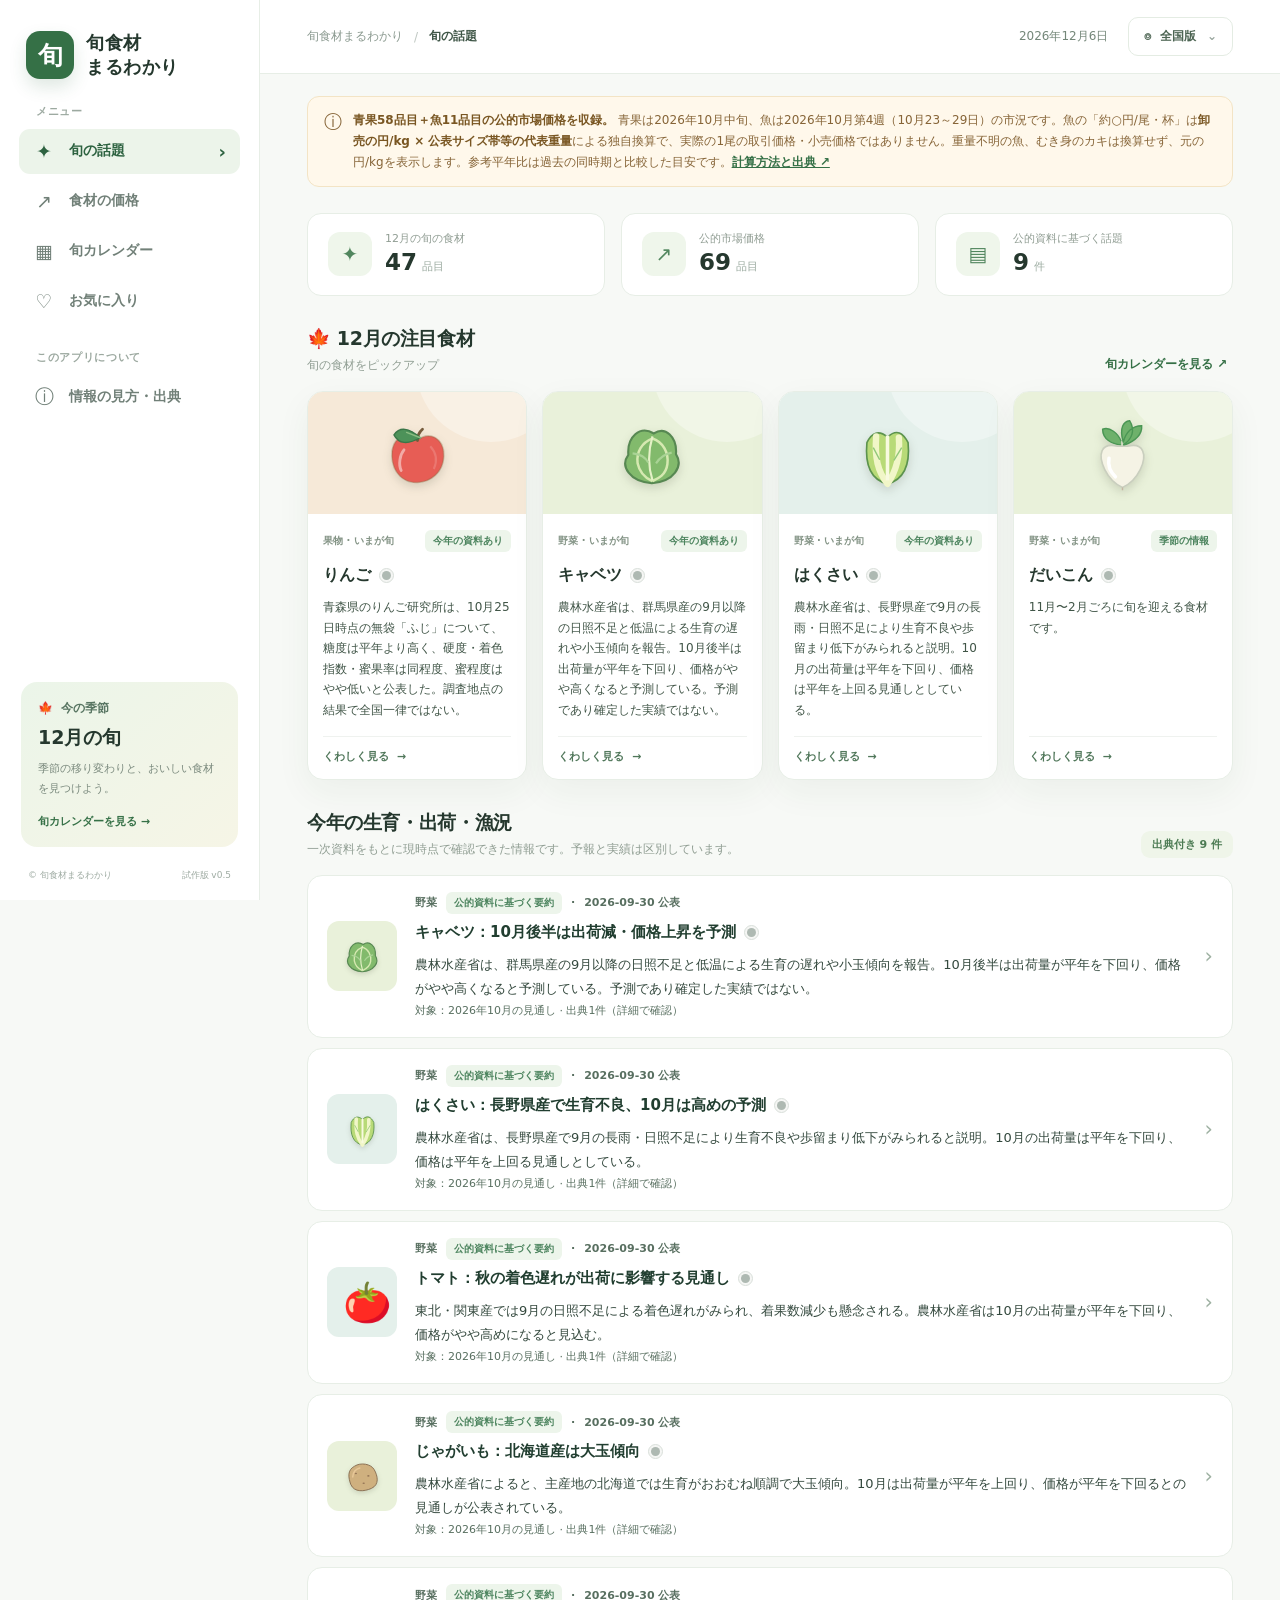
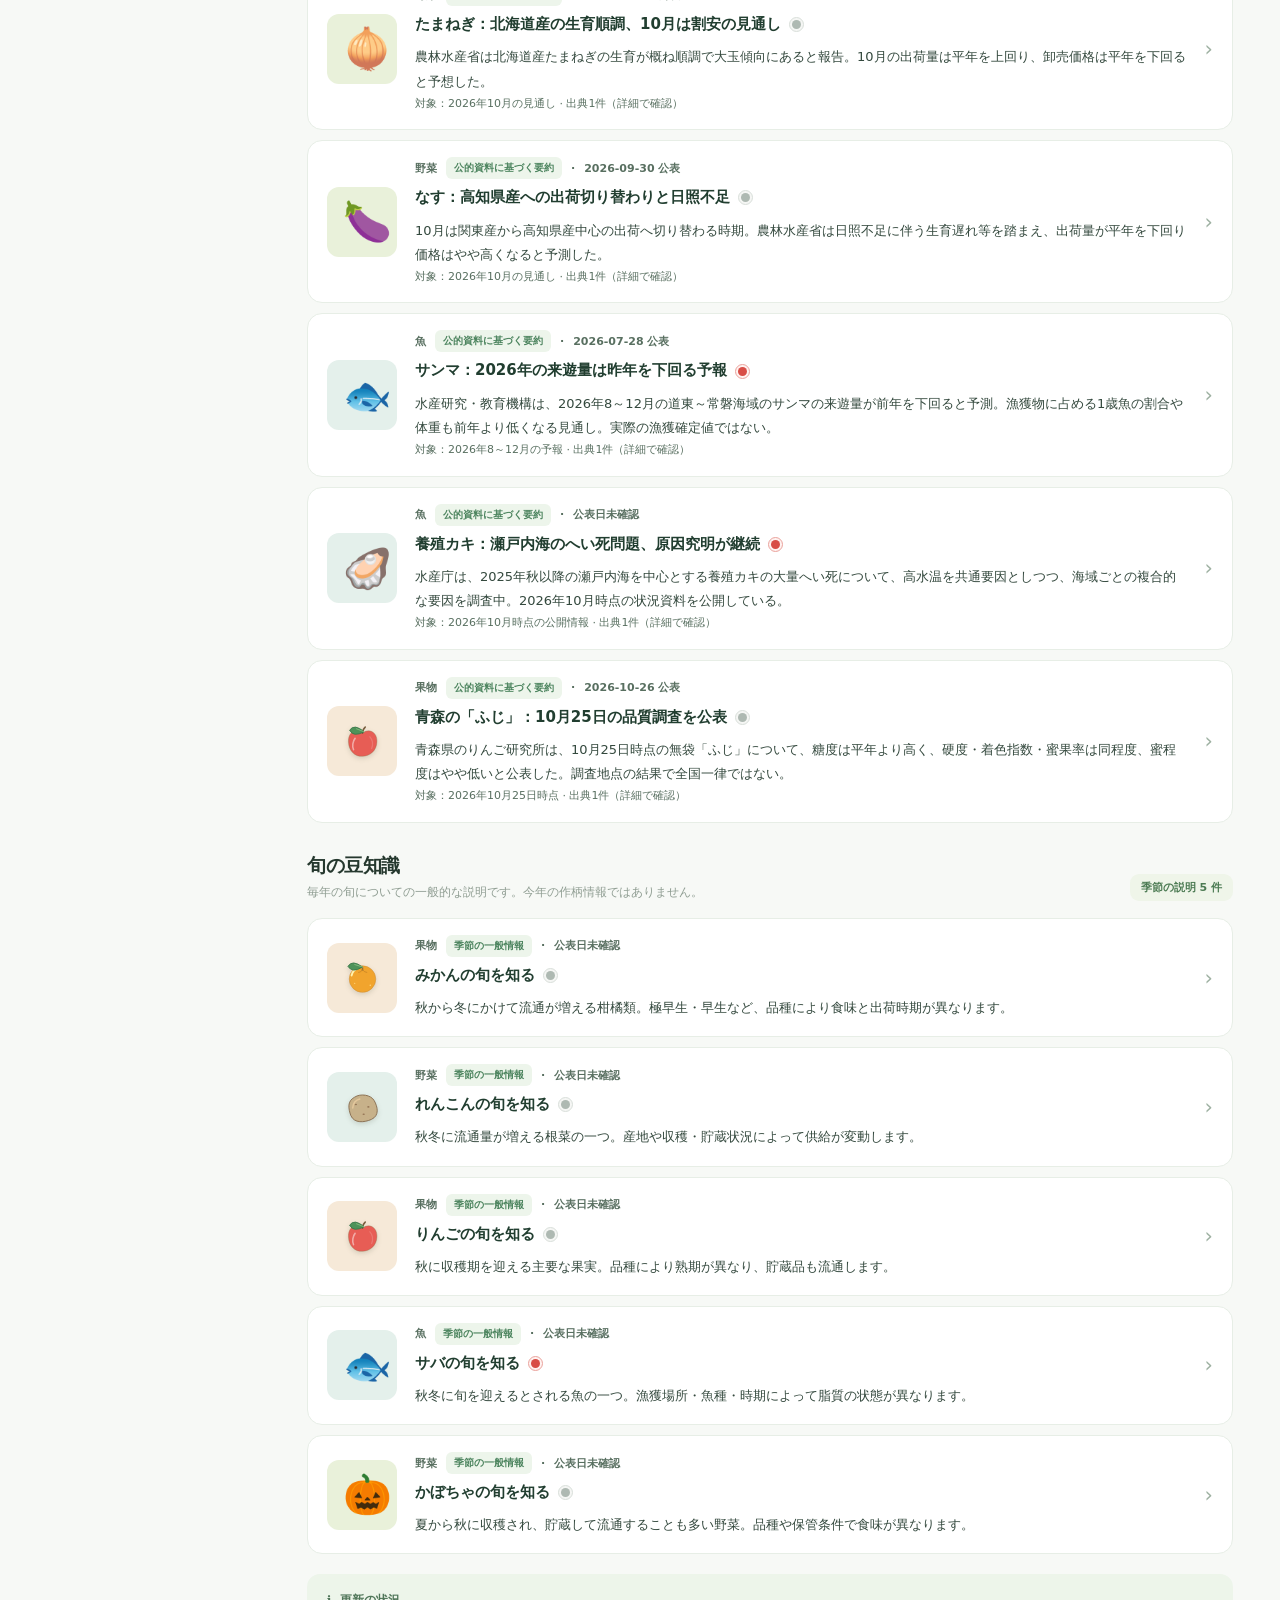
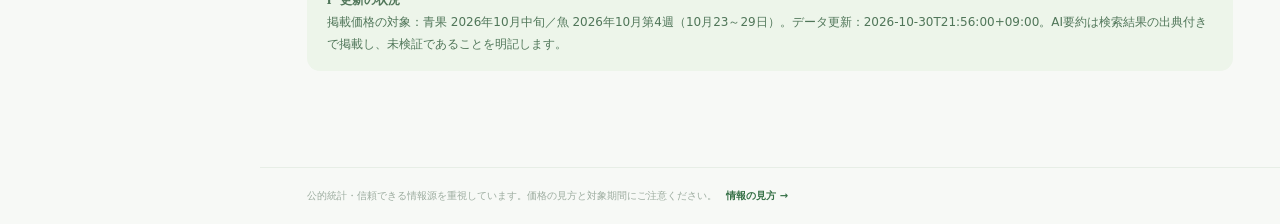
==== index.html @ f1a4c75f "Add files via upload" ====
<!doctype html><html lang="ja"><head><meta charset="UTF-8"><meta name="viewport" content="width=device-width,initial-scale=1,viewport-fit=cover"><meta name="theme-color" content="#f8faf5"><meta name="description" content="旬の野菜・果物・魚と卸売価格を、出典とともにわかりやすく。旬食材まるわかりの検証用プロトタイプ。"><title>旬食材まるわかり｜旬の話題と食材の価格</title><link rel="icon" href="favicon.svg" type="image/svg+xml"><link rel="stylesheet" href="styles.css"></head><body>
<div class="app-shell"><aside class="sidebar" id="sidebar"><button class="brand" data-page="topics" title="旬の話題へ"><span class="brand-mark">旬</span><span><strong>旬食材<br>まるわかり</strong></span></button>
 <div class="side-caption">メニュー</div><nav class="side-nav" aria-label="メインメニュー"><button class="nav-item active" data-page="topics"><span class="nav-icon">✦</span><span>旬の話題</span><i>›</i></button><button class="nav-item" data-page="prices"><span class="nav-icon">↗</span><span>食材の価格</span><i>›</i></button><button class="nav-item" data-page="calendar"><span class="nav-icon">▦</span><span>旬カレンダー</span><i>›</i></button><button class="nav-item" data-page="favorites"><span class="nav-icon">♡</span><span>お気に入り</span><i>›</i></button></nav>
 <div class="side-caption side-tools-title">このアプリについて</div><nav class="side-nav"><button class="nav-item" data-page="about"><span class="nav-icon">ⓘ</span><span>情報の見方・出典</span><i>›</i></button></nav>
 <div class="sidebar-bottom"><div class="season-note"><div class="season-note-top">🍁 &nbsp;今の季節</div><div class="season-note-month" id="asideMonth">10月の旬</div><p>季節の移り変わりと、おいしい食材を見つけよう。</p><button id="sideCalendar">旬カレンダーを見る →</button></div><div class="side-footer">© 旬食材まるわかり <span>試作版 v0.5</span></div></div></aside>
 <div class="main-column"><header class="topbar"><button class="mobile-menu" id="mobileMenu" aria-label="メニューを開く">☰</button><div class="breadcrumb"><span>旬食材まるわかり</span><span class="chevron">/</span><b id="breadcrumbPage">旬の話題</b></div><div class="top-actions"><span class="now-badge" id="todayLabel"></span><button class="region-select" id="regionBtn" aria-haspopup="true" aria-expanded="false">⌾ &nbsp;全国版 <span>⌄</span></button><div class="region-pop" id="regionPopover" hidden><button class="selected" data-region="national">✓ 全国版</button><button data-region="ehime">愛媛県版 <small>今後対応</small></button></div></div></header>
 <main class="content" id="content" tabindex="-1"><noscript>アプリの操作にはJavaScriptを有効にしてください。</noscript></main><footer class="site-footer">公的統計・信頼できる情報源を重視しています。価格の見方と対象期間にご注意ください。 <button data-page="about">情報の見方 →</button></footer></div></div>
 <div id="toast" class="toast" role="status" aria-live="polite"></div><div id="overlay" class="overlay" hidden><div class="overlay-backdrop" id="overlayBackdrop"></div><section class="detail-dialog" role="dialog" aria-modal="true" aria-labelledby="detailTitle" id="detailContent"></section></div>
 <script src="data.js"></script><script src="food-art.js"></script><script src="search.js"></script><script src="app.js"></script></body></html>
---- styles.css ----
:root{--canvas:#f7f9f6;--paper:#fff;--ink:#25382e;--text:#34483c;--muted:#87968b;--green:#357046;--green2:#2c5e3d;--mint:#eff6ed;--line:#e7eee6;--orange:#e7a848;--shadow:0 12px 35px rgba(35,70,44,.055);--radius:18px}*{box-sizing:border-box}html{scroll-behavior:smooth}body{margin:0;background:var(--canvas);color:var(--ink);font-family:'Noto Sans JP',system-ui,-apple-system,'Yu Gothic',sans-serif;font-size:14px;-webkit-font-smoothing:antialiased}button,input,select{font:inherit}button{cursor:pointer}button:focus-visible,input:focus-visible,select:focus-visible,a:focus-visible{outline:3px solid #92bcb2;outline-offset:3px}a{color:var(--green)}.app-shell{display:flex;min-height:100vh}.sidebar{flex:none;width:260px;background:#fff;position:sticky;top:0;height:100vh;border-right:1px solid var(--line);padding:28px 19px 18px;display:flex;flex-direction:column;z-index:11}.brand{border:0;display:flex;align-items:center;gap:12px;background:transparent;text-align:left;padding:3px 7px 37px;color:var(--ink)}.brand-mark{width:48px;height:48px;border-radius:14px;background:var(--green);color:#fff;display:grid;place-items:center;font-size:25px;font-weight:700;box-shadow:0 8px 17px #27653c26}.brand strong{display:block;font-size:18px;line-height:1.35;letter-spacing:.03em}.brand small{display:block;color:var(--muted);font-weight:500;font-size:10px;margin-top:5px}.side-caption{font-weight:700;font-size:11px;color:#9ca9a0;padding:0 17px;margin:0 0 10px;letter-spacing:.06em}.side-tools-title{margin-top:26px}.side-nav{display:grid;gap:5px}.nav-item{display:flex;align-items:center;text-align:left;gap:14px;width:100%;height:45px;padding:0 14px;border:0;border-radius:11px;background:transparent;color:#718078;font-weight:600}.nav-item.active{background:#ecf4ea;color:#2d6240}.nav-item:hover:not(.active){background:#f4f7f2;color:var(--ink)}.nav-icon{font-size:19px;width:22px;text-align:center;font-weight:400}.nav-item i{margin-left:auto;font-style:normal;font-size:18px;opacity:0}.nav-item.active i{opacity:1}.sidebar-bottom{margin-top:auto}.season-note{border-radius:16px;background:linear-gradient(140deg,#ebf5e9,#f6f5e6);padding:18px 17px;margin:10px 2px 22px}.season-note-top{font-size:12px;color:#587562;font-weight:700}.season-note-month{font-size:19px;font-weight:800;margin:8px 0}.season-note p{font-size:11px;color:#7b8a7e;line-height:1.8;margin:0 0 13px}.season-note button{background:none;border:0;color:var(--green);padding:0;font-size:11px;font-weight:800}.side-footer{display:flex;justify-content:space-between;font-size:9px;color:#9daaa1;padding:0 9px;white-space:nowrap}.main-column{min-width:0;flex:1;display:flex;flex-direction:column}.topbar{background:#fff;border-bottom:1px solid var(--line);height:74px;display:flex;align-items:center;justify-content:space-between;padding:0 47px;position:sticky;top:0;z-index:9}.breadcrumb{display:flex;gap:11px;align-items:center;font-size:12px;color:#8b9a90}.breadcrumb b{color:#3e5546;font-weight:700}.chevron{opacity:.55}.top-actions{display:flex;align-items:center;gap:20px;position:relative}.now-badge{color:#748779;font-size:12px}.region-select{border:1px solid #e4ece3;border-radius:10px;background:#fff;color:#4d6553;padding:10px 15px;font-weight:700;font-size:12px}.region-select span{margin-left:7px;color:#98a59d}.region-pop{position:absolute;right:0;top:47px;width:220px;background:white;border:1px solid var(--line);border-radius:12px;padding:7px;box-shadow:var(--shadow);z-index:20}.region-pop button{width:100%;border:0;background:none;text-align:left;padding:11px 10px;border-radius:7px;display:flex;justify-content:space-between}.region-pop button:hover{background:#eff5ed}.region-pop small{color:var(--muted)}.mobile-menu{display:none;border:0;background:none;color:var(--green);font-size:22px}.content{width:min(1230px,100%);padding:36px 47px 76px;margin:0 auto;flex:1}.page-intro{margin:0 0 23px}.eyebrow{display:inline-flex;gap:6px;align-items:center;color:#65836c;font-weight:800;font-size:12px;letter-spacing:.04em}.page-intro h1{font-size:30px;letter-spacing:-.035em;margin:5px 0 10px}.page-intro p{font-size:13px;color:#829085;margin:0;line-height:1.8}.hero{display:flex;min-height:239px;position:relative;border-radius:21px;overflow:hidden;background:linear-gradient(112deg,#307047 0%,#578d5d 55%,#91ac70 100%);margin-bottom:21px;color:white;padding:36px 37px}.hero:before,.hero:after{position:absolute;content:'';border:1px solid #ffffff2a;border-radius:50%;width:470px;height:470px;right:-70px;top:-190px}.hero:after{width:350px;height:350px;right:17px;top:-128px}.hero-label{display:inline-flex;border-radius:20px;border:1px solid #ffffff60;color:#edf7ef;padding:6px 12px;font-size:11px;font-weight:700;background:#ffffff13}.hero h2{font-size:29px;margin:14px 0 12px;line-height:1.43;letter-spacing:.01em;position:relative;z-index:1}.hero p{margin:0;color:#ecf6e9;font-size:12px;line-height:1.8;max-width:450px;position:relative;z-index:1}.hero-illustration{position:absolute;right:35px;bottom:-27px;font-size:120px;filter:drop-shadow(3px 14px 13px #1f4d2d35);transform:rotate(-9deg);letter-spacing:-14px;user-select:none}.notice{background:#fff8eb;border:1px solid #f3e4c5;border-radius:12px;padding:13px 16px;display:flex;gap:11px;align-items:flex-start;margin:0 0 26px;color:#866437;font-size:12px;line-height:1.75}.notice strong{color:#795622}.notice .notice-icon{font-size:18px;line-height:1.3}.notice a{font-weight:800}.section{margin-top:30px}.section-head{display:flex;align-items:end;justify-content:space-between;gap:10px;margin-bottom:17px}.section-head h2{margin:0;font-size:19px;font-weight:800;letter-spacing:-.02em}.section-head p{margin:5px 0 0;font-size:12px;color:#909e93}.text-link{border:0;background:transparent;color:var(--green);font-size:12px;font-weight:800;white-space:nowrap}.feature-grid{display:grid;grid-template-columns:repeat(4,minmax(0,1fr));gap:15px}.feature-card{position:relative;border:1px solid var(--line);background:white;border-radius:16px;overflow:hidden;text-align:left;padding:0;box-shadow:var(--shadow);transition:transform .16s,box-shadow .16s;min-width:0;color:inherit}.feature-card:hover,.food-row:hover,.topic-row:hover,.calendar-card:hover{transform:translateY(-2px);box-shadow:0 13px 28px #335b4318}.feature-visual{height:122px;display:grid;place-items:center;position:relative;overflow:hidden}.feature-visual .emoji{font-size:71px;filter:drop-shadow(0 8px 10px #00000017);position:relative;z-index:1}.feature-visual:before{content:'';position:absolute;width:150px;height:150px;border-radius:100%;background:#ffffff55;right:-40px;top:-100px}.tone-0{background:#f6e9d8}.tone-1{background:#f4eadb}.tone-2{background:#e9f1da}.tone-3{background:#e4f0eb}.tone-4{background:#f5e8e3}.tone-5{background:#ece8f1}.card-body{padding:15px}.card-line{display:flex;justify-content:space-between;gap:4px;align-items:center}.card-category{font-size:10px;color:#849486;font-weight:700}.badge{display:inline-block;padding:4px 8px;font-size:10px;font-weight:800;border-radius:6px;background:#edf5eb;color:#4c845e;white-space:nowrap}.badge.demo{background:#fff1dc;color:#ae7a34}.badge.low{background:#e6f5ea;color:#25804b}.badge.mid{background:#edf1f4;color:#6d7f8b}.badge.high{background:#fcece9;color:#bc6758}.feature-card h3{font-size:16px;margin:10px 0 6px}.feature-card p{color:#8b988f;line-height:1.65;font-size:11px;margin:0;min-height:35px}.card-foot{margin-top:14px;padding-top:12px;border-top:1px solid #eff2ef;color:#50775a;font-size:11px;font-weight:800}.stat-grid{display:grid;grid-template-columns:repeat(3,1fr);gap:16px}.stat-card{background:#fff;border:1px solid var(--line);border-radius:14px;padding:17px 20px;display:flex;align-items:center;gap:13px}.stat-symbol{width:44px;height:44px;background:#eff6eb;color:#51865e;border-radius:12px;display:grid;place-items:center;font-size:20px}.stat-card small{font-size:11px;color:#909d93;display:block;margin-bottom:2px}.stat-card strong{font-size:23px;line-height:1.3}.stat-card em{font-size:11px;color:#9aaa9f;font-style:normal;margin-left:5px}.topic-list{display:grid;gap:10px}.topic-row{display:flex;align-items:center;gap:18px;width:100%;padding:16px 19px;background:#fff;border:1px solid var(--line);border-radius:15px;text-align:left;color:inherit;transition:.16s}.topic-thumb{border-radius:12px;flex:none;width:70px;height:70px;display:grid;place-items:center;font-size:39px}.topic-body{flex:1;min-width:0}.topic-meta{display:flex;align-items:center;gap:9px;color:#849489;font-size:10px;font-weight:700}.topic-body h3{font-size:15px;margin:5px 0 6px;font-weight:800}.topic-body p{font-size:11px;color:#859287;line-height:1.7;margin:0;display:-webkit-box;-webkit-line-clamp:2;-webkit-box-orient:vertical;overflow:hidden}.row-arrow{font-size:21px;color:#9eb1a2}.toolbar{display:flex;gap:11px;margin-bottom:17px;flex-wrap:wrap}.search-box{height:46px;border:1px solid #e0ebe1;border-radius:10px;background:#fff;display:flex;align-items:center;gap:11px;padding:0 15px;flex:1;min-width:180px;color:#92a196}.search-box input{border:0;outline:0;min-width:0;width:100%;background:transparent;color:var(--text);font-size:12px}.select{border:1px solid #e0ebe1;background:#fff;border-radius:10px;padding:0 14px;height:46px;color:#57715e;font-size:12px;font-weight:700;min-width:125px}.chip-row{display:flex;gap:7px;align-items:center;flex-wrap:wrap;margin:0 0 19px}.chip{border:1px solid #e3eae3;background:#fff;color:#748478;border-radius:30px;padding:8px 14px;font-weight:700;font-size:12px}.chip.active{background:var(--green);border-color:var(--green);color:#fff}.chip:hover:not(.active){background:#f1f5ef}.results-count{margin-left:auto;font-size:12px;color:#91a096}.price-table{width:100%;background:#fff;border:1px solid var(--line);border-radius:15px;overflow:hidden;box-shadow:var(--shadow)}.table-head,.food-row{display:grid;grid-template-columns:2.1fr 1.2fr 1.05fr 1.08fr 1.05fr 34px;gap:10px;align-items:center;padding:14px 19px}.table-head{background:#f2f6ef;color:#839185;font-weight:700;font-size:11px;letter-spacing:.02em}.food-row{border:0;border-top:1px solid #f0f3ef;background:#fff;width:100%;text-align:left;color:inherit;transition:.16s;cursor:pointer}.food-row .food-label{display:flex;align-items:center;gap:12px;min-width:0}.row-food-emoji{height:39px;width:43px;display:grid;place-items:center;font-size:26px;border-radius:10px}.food-label strong{display:block;font-weight:800;font-size:13px}.food-label small{display:block;font-size:10px;color:#98a59b;margin-top:4px}.number{font-size:15px;font-weight:800}.number small{font-size:10px;font-weight:600;color:#99a49c}.ratio-up{color:#bc6655}.ratio-down{color:#2d9460}.muted{color:#87978b}.fav-button{border:0;background:none;font-size:21px;color:#b2c2b7;padding:0;position:relative;z-index:1}.fav-button.on{color:#d09a49}.empty{background:#fff;border-radius:15px;border:1px dashed #cedbce;padding:44px 22px;text-align:center;color:#8b998f}.empty strong{display:block;color:#5a6d5d;margin:8px 0}.empty span{display:block;font-size:13px}.mini-insight{padding:16px 20px;background:#edf5ea;border-radius:13px;margin:20px 0;color:#507659;font-size:12px;line-height:1.8}.month-control{display:flex;align-items:center;justify-content:space-between;background:#fff;border:1px solid var(--line);border-radius:14px;padding:15px 20px;margin-bottom:19px}.month-control button{border:0;background:#edf4ec;border-radius:8px;padding:7px 15px;color:var(--green);font-size:19px}.month-control strong{font-size:20px}.calendar-grid{display:grid;grid-template-columns:repeat(6,minmax(0,1fr));gap:13px}.calendar-card{padding:17px 8px 15px;border:1px solid var(--line);background:white;border-radius:14px;min-height:137px;text-align:center;transition:.16s;color:inherit}.calendar-card .cal-emoji{display:block;font-size:36px;margin:3px 0 10px}.calendar-card strong{display:block;font-size:12px}.calendar-card small{font-size:10px;color:#98a69b;display:block;margin-top:5px}.info-card{background:#fff;border:1px solid var(--line);border-radius:16px;padding:24px 26px;margin:0 0 16px;line-height:1.9;color:#53675a}.info-card h2{margin:0 0 13px;color:var(--ink);font-size:17px}.info-card h3{color:var(--ink);font-size:13px;margin:13px 0 5px}.info-card p{font-size:12px;margin:6px 0}.info-card ul{margin:5px 0;padding-left:20px;font-size:12px}.source-item{display:flex;justify-content:space-between;gap:15px;padding:13px 0;border-bottom:1px solid #eef2ee;align-items:center;font-size:12px}.source-item:last-child{border-bottom:0}.source-item a{font-weight:800;text-decoration:none}.status-pill{border-radius:6px;padding:4px 9px;background:#fff6e7;color:#ae7933;font-size:10px;font-weight:800;white-space:nowrap}.status-pill.ok{background:#eaf5e9;color:#2e8050}.site-footer{padding:20px 47px;border-top:1px solid var(--line);font-size:10px;color:#9cac9f}.site-footer button{border:0;background:transparent;color:var(--green);font-size:10px;font-weight:700}.overlay[hidden],.region-pop[hidden]{display:none}.overlay{position:fixed;inset:0;z-index:30;display:flex;justify-content:flex-end}.overlay-backdrop{position:absolute;inset:0;background:#15271db2;backdrop-filter:blur(2px)}.detail-dialog{position:relative;background:#fdfefd;height:100%;width:min(565px,100%);overflow-y:auto;box-shadow:-10px 0 45px #13281b21}.detail-top{height:210px;position:relative;display:grid;place-items:center}.detail-top .big-emoji{font-size:115px;filter:drop-shadow(0 11px 15px #00000021)}.detail-close{position:absolute;right:20px;top:20px;width:38px;height:38px;border-radius:50%;border:1px solid #e1e9de;background:#ffffffd9;color:var(--green);font-size:22px;z-index:1}.detail-inner{padding:25px 32px 55px}.detail-title-line{display:flex;justify-content:space-between;gap:10px;align-items:center}.detail-inner h2{margin:7px 0 4px;font-size:29px}.detail-inner h3{font-size:17px;margin:30px 0 12px}.detail-sub{font-size:12px;color:#879a89;line-height:1.7}.detail-summary{font-size:13px;color:#53675b;line-height:2}.detail-stats{display:grid;grid-template-columns:repeat(2,1fr);gap:10px;margin:22px 0}.detail-stat{border:1px solid #e7eee5;background:#fff;border-radius:11px;padding:15px}.detail-stat small{display:block;color:#8b9e90;font-size:10px;margin-bottom:6px}.detail-stat strong{font-size:21px}.detail-stat em{font-style:normal;font-size:10px;color:#9cad9e}.chart-wrap{background:#fff;border:1px solid #e9eee7;border-radius:13px;padding:17px 17px 5px}.chart-head{display:flex;justify-content:space-between;font-size:11px;color:#8b9b8e}.chart-head b{color:#455f4c}.chart-svg{width:100%;height:160px}.source-links{border-top:1px solid var(--line);margin-top:20px;padding-top:15px;display:grid;gap:9px;font-size:12px}.source-links a{display:block;text-decoration:none}.fav-detail{border:1px solid #d7e7d7;background:#fff;border-radius:10px;padding:10px 13px;color:var(--green);font-weight:800;font-size:12px}.toast{position:fixed;left:50%;bottom:28px;transform:translate(-50%,12px);z-index:50;opacity:0;pointer-events:none;transition:.25s;background:#2b5137;color:white;border-radius:50px;padding:11px 18px;font-size:12px;box-shadow:0 10px 28px #17352133;text-align:center}.toast.show{opacity:1;transform:translate(-50%,0)}.small-note{font-size:11px;color:#849687;line-height:1.8}.loading-box{text-align:center;padding:45px;color:#607866}.highlight-tag{display:inline-flex;align-items:center;background:#eff5e9;padding:6px 11px;border-radius:9px;font-size:11px;color:#4c7b53;font-weight:800}.secondary-button{padding:10px 15px;border:1px solid #cfe0cf;border-radius:9px;color:#3b7149;background:white;font-size:12px;font-weight:800}.mobile-shade{display:none}
@media(max-width:1190px){.sidebar{width:225px}.content{padding:30px 27px 65px}.topbar{padding:0 27px}.site-footer{padding:18px 27px}.feature-grid{gap:10px}.calendar-grid{grid-template-columns:repeat(5,1fr)}}@media(max-width:920px){.sidebar{width:208px;padding:23px 12px}.feature-grid{grid-template-columns:repeat(2,1fr)}.calendar-grid{grid-template-columns:repeat(4,1fr)}.stat-card{padding:13px}.stat-symbol{width:36px;height:36px}.table-head,.food-row{grid-template-columns:1.6fr 1fr 1fr 1fr 33px}.table-head>:nth-child(4),.food-row>:nth-child(4){display:none}}@media(max-width:720px){.sidebar{position:fixed;left:0;top:0;height:100dvh;width:260px;transform:translateX(-105%);transition:transform .22s;box-shadow:10px 0 35px #172e231a}.sidebar.open{transform:translateX(0)}.mobile-shade.show{display:block;position:fixed;inset:0;background:#1a2d2288;z-index:10}.mobile-menu{display:block}.topbar{height:62px;padding:0 16px;gap:12px}.breadcrumb{margin-right:auto;font-size:11px;gap:6px}.breadcrumb>span:first-child{display:none}.breadcrumb>.chevron{display:none}.top-actions{gap:8px}.now-badge{display:none}.region-select{padding:9px 11px;font-size:11px}.content{padding:22px 16px 58px}.page-intro h1{font-size:24px}.hero{min-height:218px;padding:26px 21px}.hero h2{font-size:23px}.hero p{max-width:66%;font-size:11px}.hero-illustration{right:9px;bottom:6px;font-size:83px;letter-spacing:-12px}.feature-grid{gap:11px}.feature-visual{height:110px}.feature-visual .emoji{font-size:58px}.stat-grid{gap:7px}.stat-card{gap:8px;padding:12px 9px}.stat-symbol{display:none}.stat-card strong{font-size:20px}.stat-card em{display:none}.stat-card small{font-size:9px}.section-head h2{font-size:17px}.topic-row{padding:12px;gap:11px}.topic-thumb{width:57px;height:60px;font-size:32px}.topic-body h3{font-size:13px}.topic-body p{font-size:10px}.table-head,.food-row{padding:12px 10px;grid-template-columns:1.3fr 1fr .9fr 26px;gap:4px}.table-head>:nth-child(4),.food-row>:nth-child(4),.table-head>:nth-child(5),.food-row>:nth-child(5){display:none}.row-food-emoji{width:33px;height:34px;font-size:23px}.food-row .food-label{gap:5px}.food-label strong{font-size:11px}.number{font-size:12px}.number small{font-size:9px}.badge{font-size:9px;padding:4px 6px}.calendar-grid{grid-template-columns:repeat(3,1fr);gap:9px}.calendar-card{min-height:114px;padding:10px 7px}.calendar-card .cal-emoji{font-size:29px}.info-card{padding:18px 16px}.detail-inner{padding:22px 19px 44px}.detail-top{height:180px}.detail-inner h2{font-size:25px}.source-item{align-items:flex-start;flex-direction:column}.site-footer{padding:16px}.results-count{margin-left:0;width:100%}.toolbar .search-box{flex-basis:100%}}

/* v0.2 : compact homepage, clean brand, illustrated food diversity */
.brand{padding-bottom:24px}
.content{padding-top:22px}
.section:first-child{margin-top:6px}
.stat-grid{margin-top:0}
.feature-visual .emoji,.topic-thumb,.row-food-emoji,.cal-emoji,.big-emoji{line-height:1}
.food-art,.food-emoji{display:inline-grid;place-items:center;width:1em;height:1em;vertical-align:middle;line-height:1}
.food-art svg{display:block;width:100%;height:100%;overflow:visible;filter:drop-shadow(0 .065em .07em rgba(51,58,34,.16))}
/* Avoid double shadows in image slots. */
.feature-visual .emoji,.detail-top .big-emoji{filter:none}
@media(max-width:720px){.content{padding-top:15px}.brand{padding-bottom:20px}}

/* v0.4: increased contrast for story readability and compact price condition markers */
.topic-body h3{font-size:15px;color:#213e30;line-height:1.55}
.topic-body p{font-size:13px;color:#34493e;line-height:1.85;-webkit-line-clamp:3}
.topic-body .small-note,.topic-body .topic-meta{color:#586f60;font-size:11px}
.feature-card p{color:#405547;font-size:12px;line-height:1.72}
.detail-summary{font-size:14px;color:#2d4636;line-height:1.95}
.topic-title-line,.food-name-line{display:flex;align-items:center;flex-wrap:wrap;column-gap:8px;row-gap:5px}
.topic-title-line h3,.food-name-line h3{margin:0}
.topic-title-line{margin:7px 0 9px}
.food-name-line{margin:9px 0 6px}
.food-name-line h3{margin:0}
/* Color-only price state: accessible label and tooltip retained. */
.price-indicator{vertical-align:middle;flex-shrink:0;display:inline-flex;align-items:center;justify-content:center;width:15px;height:15px;padding:0;border-radius:50%;background:transparent;border:1px solid #d9e0da;font-size:0;line-height:0}
.price-indicator i{display:block;width:9px;height:9px;border-radius:50%;background:#aeb9b2}
.price-indicator.low{background:#eff7ff;border-color:#84b8e9}
.price-indicator.low i{background:#2584d2}
.price-indicator.mid{background:#effaf2;border-color:#8acbac}
.price-indicator.mid i{background:#27985b}
.price-indicator.high{background:#fff2f0;border-color:#eaa39d}
.price-indicator.high i{background:#d84d46}
.price-indicator.demo{background:#f5f6f4;border-color:#d9dfda}
.badge.low{background:#eaf4ff;color:#1b5f9a}
.badge.mid{background:#edf8ee;color:#266941}
.badge.high{background:#fff0ed;color:#a63832}
.feature-card .price-indicator{font-size:9px}
.calendar-card .price-indicator{margin-top:5px;font-size:9px}
.food-label .price-indicator{font-size:9px;padding:3px 5px}
.topic-row .price-indicator{flex-shrink:0}
.chart-wrap{margin:14px 0}
.chart-head{align-items:center;gap:8px;flex-wrap:wrap}
.chart-head b{font-size:12px}
.chart-head span{color:#526859}
.chart-svg{height:185px}
.legend-note{background:#eff5f0;border:1px solid #d6e6d8;border-radius:12px;padding:12px 15px;font-size:12px;color:#3b5846;line-height:1.9;margin:15px 0}
.legend-row{display:flex;gap:9px;align-items:center;flex-wrap:wrap}
@media(max-width:720px){.topic-body p{font-size:12px;line-height:1.8;-webkit-line-clamp:4}.topic-body h3{font-size:14px}.topic-title-line{align-items:flex-start}.topic-row .price-indicator{font-size:9px}.food-label .food-name-line{gap:3px}}
.comparison-grid{display:grid;grid-template-columns:repeat(5,minmax(0,1fr));gap:7px;margin:13px 0}
.comparison-grid a{display:flex;flex-direction:column;text-decoration:none;border:1px solid #dde9df;padding:9px 6px;border-radius:9px;background:#f8fbf8;min-width:0;gap:5px;align-items:center}
.comparison-grid a:hover{background:#eaf6ec}
.comparison-grid small{font-size:10px;color:#568062;white-space:nowrap}
.comparison-grid strong{font-size:12px;color:#263e2c;white-space:nowrap}
@media(max-width:720px){
 .table-head,.food-row{grid-template-columns:minmax(0,1.8fr) minmax(0,.86fr) minmax(0,.85fr) 25px;gap:5px}
 .table-head>:nth-child(3),.food-row>:nth-child(3),.table-head>:nth-child(5),.food-row>:nth-child(5){display:none}
 .table-head>:nth-child(4),.food-row>:nth-child(4){display:block}
 .food-row>:nth-child(4) small{display:block;font-size:9px;font-weight:500;color:#63856d}
 .food-row .food-name-line .price-indicator{font-size:8px}
 .comparison-grid{grid-template-columns:repeat(3,minmax(0,1fr))}
}

/* v0.6: fixed card alignment independent of title/summary lengths. */
.feature-grid{align-items:stretch}
.feature-card{display:flex;flex-direction:column;align-self:stretch;height:100%;}
.feature-visual{height:122px;min-height:122px;flex:0 0 122px;width:100%;}
.card-body{display:flex;flex-direction:column;flex:1 1 auto;min-height:0;}
.card-line{min-height:25px;}
.feature-card .food-name-line{min-height:28px;margin:8px 0 7px;}
.feature-card p{margin:0;flex:1 1 auto;min-height:0;}
.feature-card .card-foot{margin-top:15px;}
.food-row .number .kg-fallback{display:block;font-size:10px;font-weight:500;color:#657d6b;line-height:1.5;white-space:normal}
.food-row .number .weight-missing{color:#7d8d82;font-size:12px}
.fish-weight-panel{margin:15px 0 9px;padding:15px;border:1px solid #d9e8dc;background:#f5faf5;border-radius:12px;font-size:12px;color:#405d49;line-height:1.75}
.fish-weight-panel>strong{display:block;color:#274d35;margin-bottom:6px}
.fish-weight-panel p{margin:6px 0;font-size:11px}
.weight-controls{display:flex;align-items:center;flex-wrap:wrap;gap:9px;margin:11px 0}
.weight-controls label{font-weight:700}
.weight-controls input{width:104px;height:35px;border:1px solid #c9decf;background:white;border-radius:7px;padding:5px 8px;font:inherit}
.weight-controls button{padding:8px 11px;border-radius:8px;border:0;background:#387749;color:white;font-weight:700;font-size:11px}
@media(max-width:720px){.feature-visual{height:110px;min-height:110px;flex-basis:110px}.feature-card .card-body{padding:12px}.card-line{align-items:flex-start}.food-row .number .kg-fallback{font-size:9px}.weight-controls label{width:100%}}
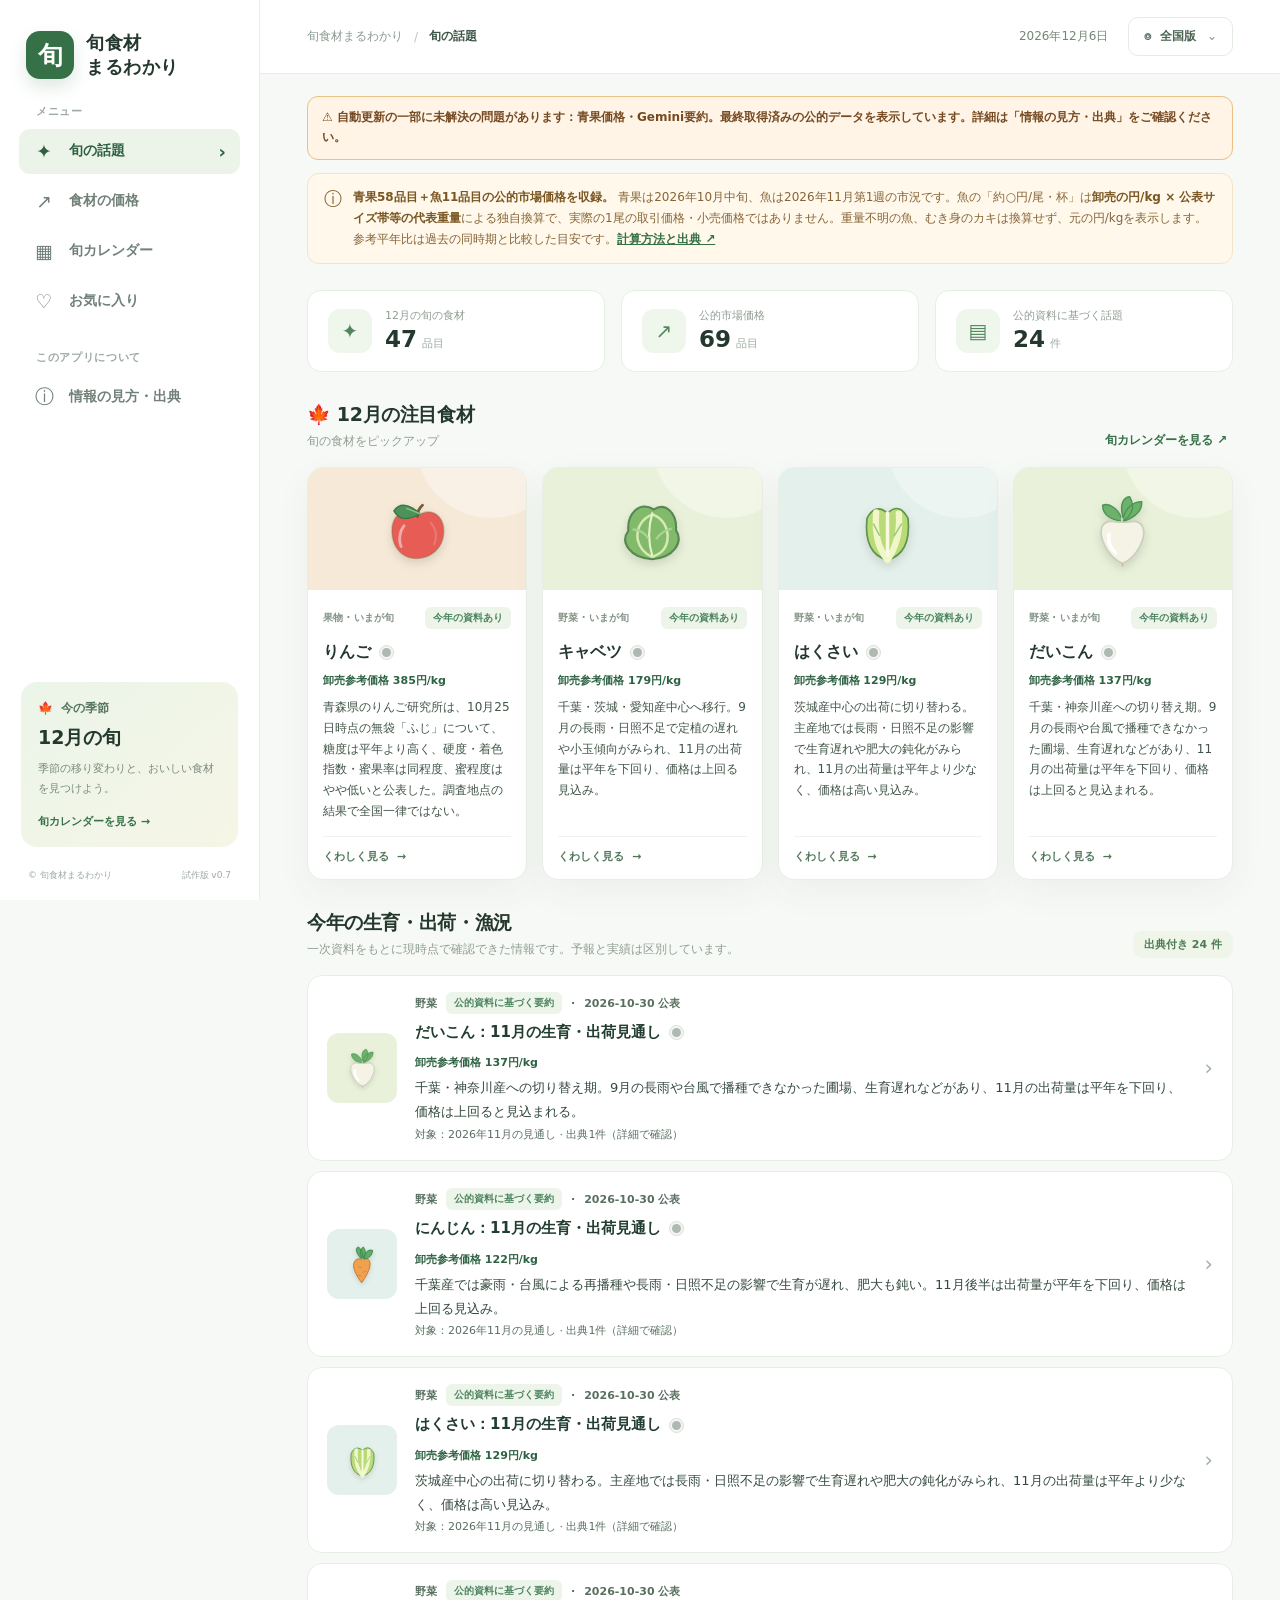
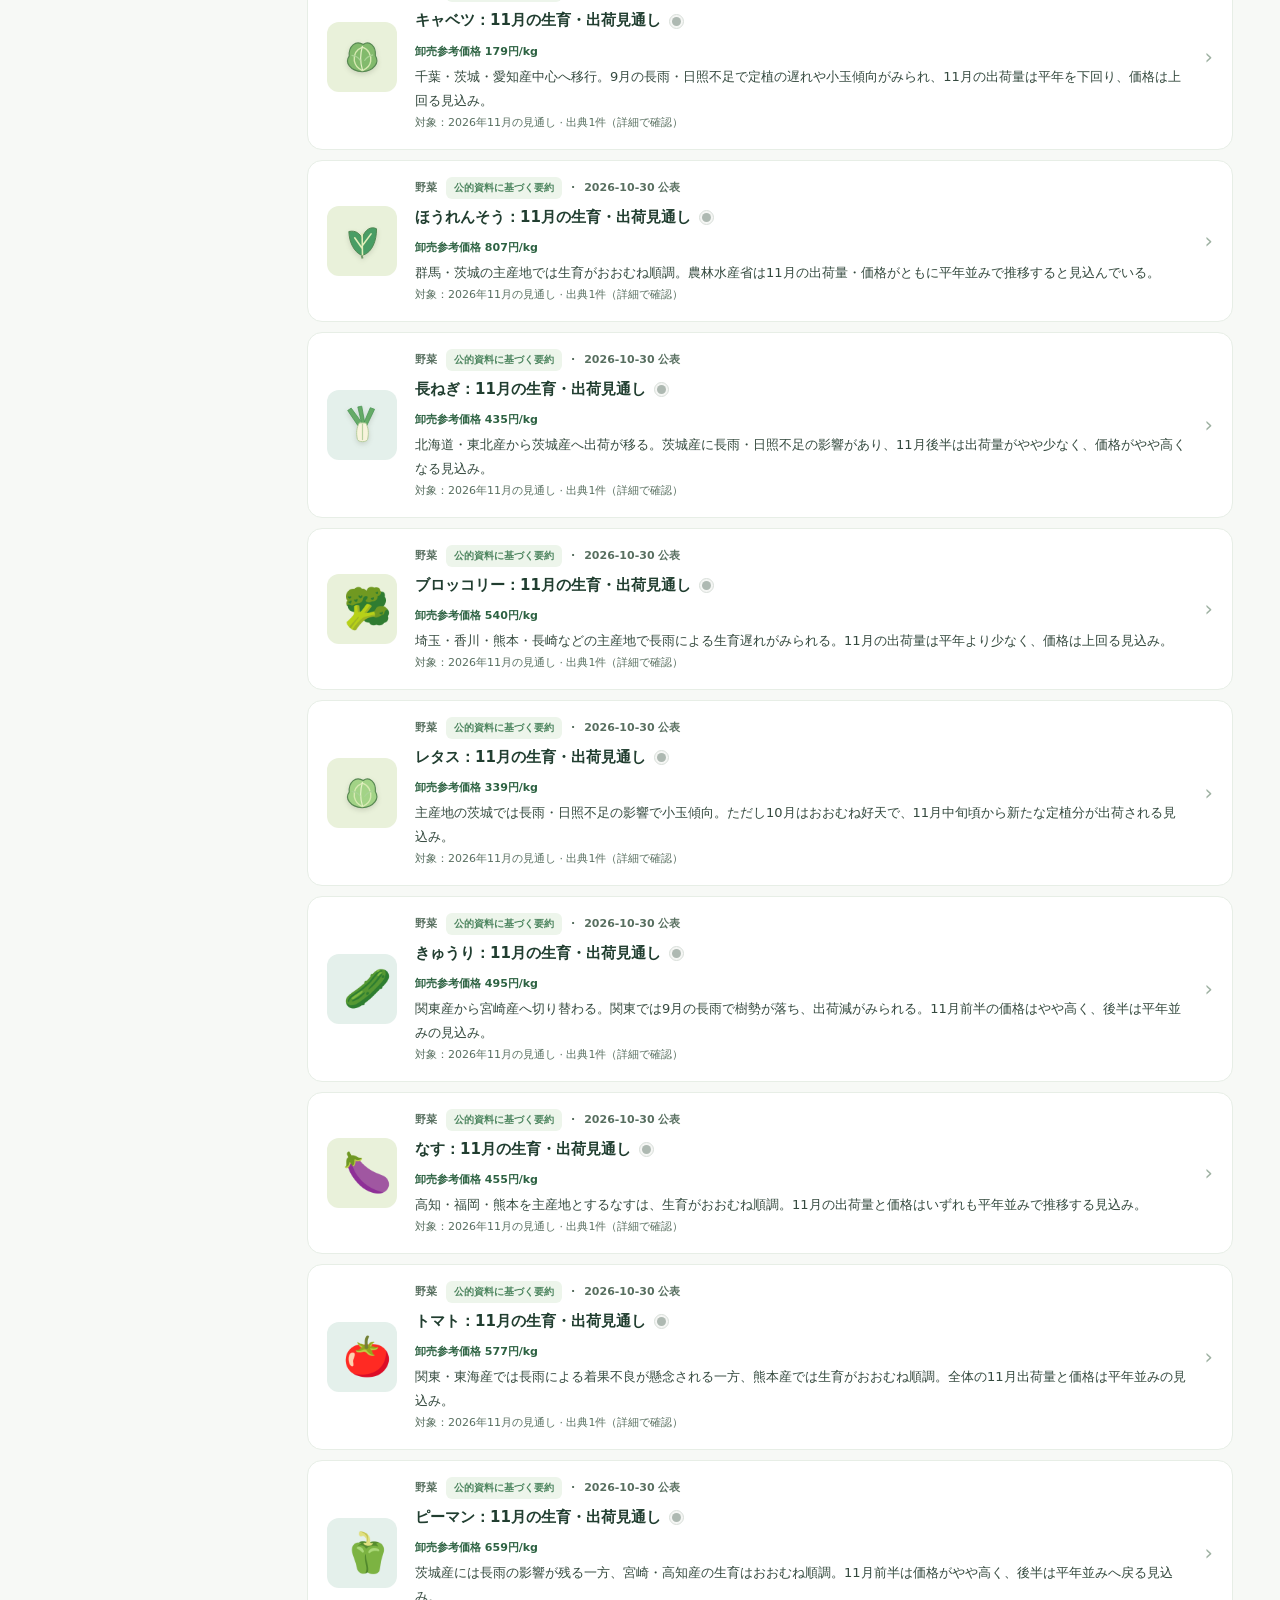
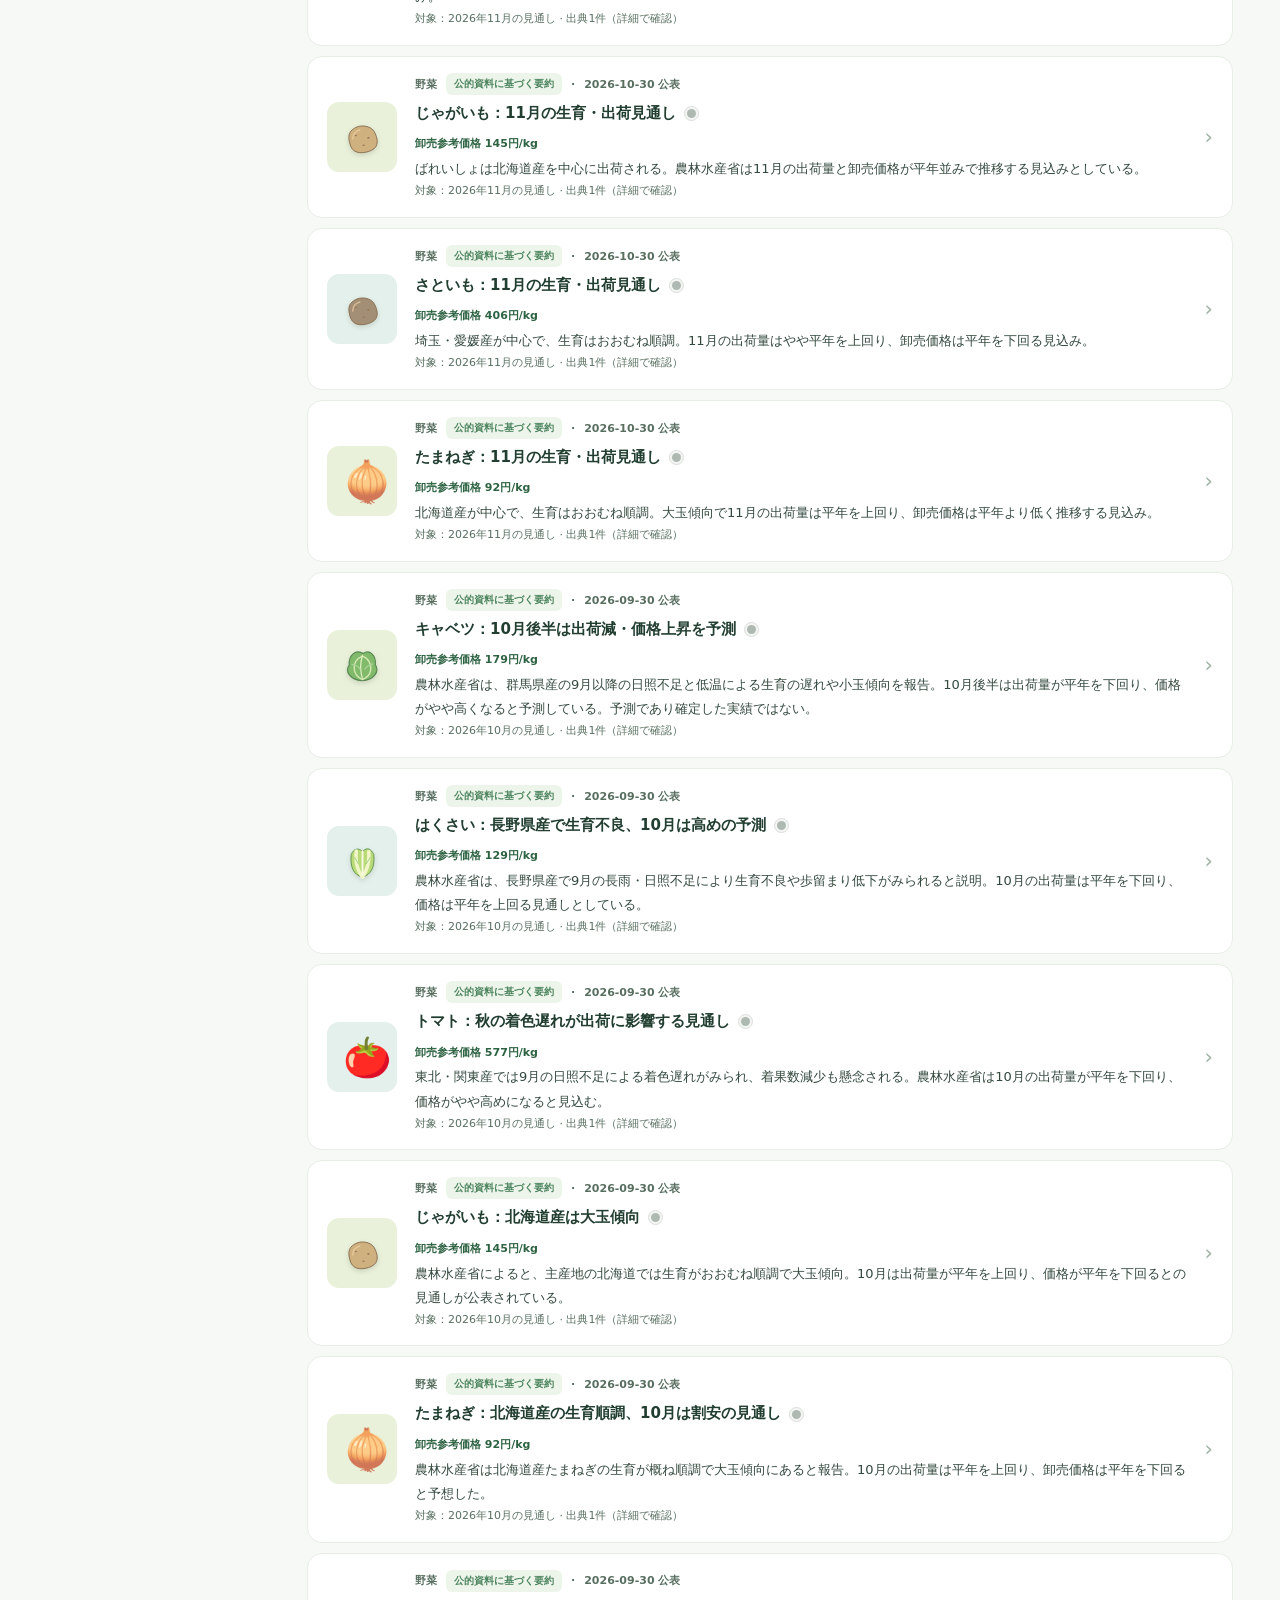
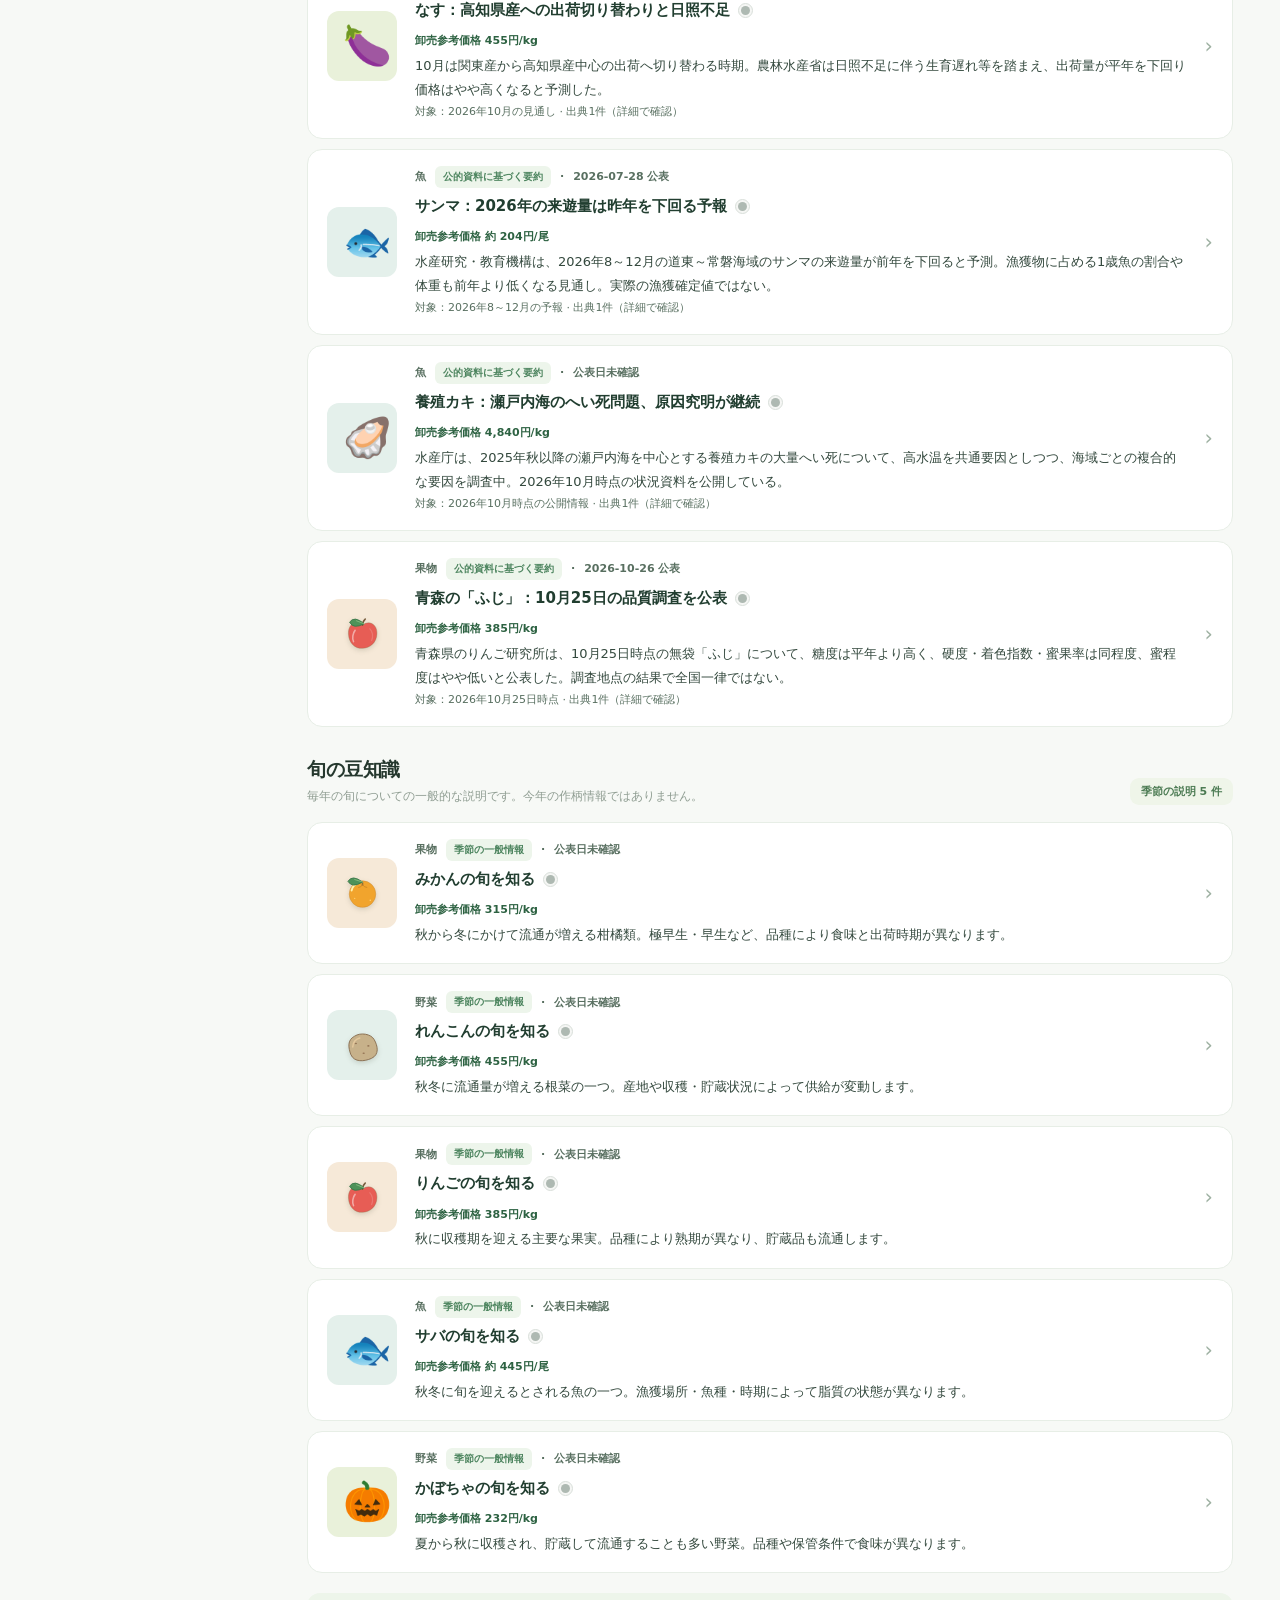
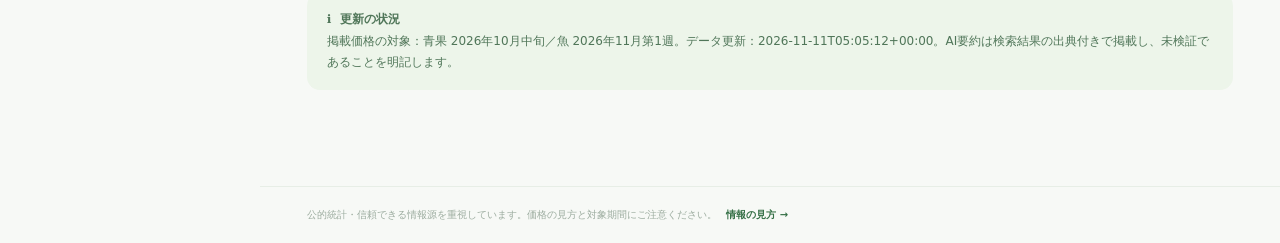
==== commit 4a0c4713: "Add files via upload" ====
--- a/index.html
+++ b/index.html
@@ -2,7 +2,7 @@
 <div class="app-shell"><aside class="sidebar" id="sidebar"><button class="brand" data-page="topics" title="旬の話題へ"><span class="brand-mark">旬</span><span><strong>旬食材<br>まるわかり</strong></span></button>
  <div class="side-caption">メニュー</div><nav class="side-nav" aria-label="メインメニュー"><button class="nav-item active" data-page="topics"><span class="nav-icon">✦</span><span>旬の話題</span><i>›</i></button><button class="nav-item" data-page="prices"><span class="nav-icon">↗</span><span>食材の価格</span><i>›</i></button><button class="nav-item" data-page="calendar"><span class="nav-icon">▦</span><span>旬カレンダー</span><i>›</i></button><button class="nav-item" data-page="favorites"><span class="nav-icon">♡</span><span>お気に入り</span><i>›</i></button></nav>
  <div class="side-caption side-tools-title">このアプリについて</div><nav class="side-nav"><button class="nav-item" data-page="about"><span class="nav-icon">ⓘ</span><span>情報の見方・出典</span><i>›</i></button></nav>
- <div class="sidebar-bottom"><div class="season-note"><div class="season-note-top">🍁 &nbsp;今の季節</div><div class="season-note-month" id="asideMonth">10月の旬</div><p>季節の移り変わりと、おいしい食材を見つけよう。</p><button id="sideCalendar">旬カレンダーを見る →</button></div><div class="side-footer">© 旬食材まるわかり <span>試作版 v0.5</span></div></div></aside>
+ <div class="sidebar-bottom"><div class="season-note"><div class="season-note-top">🍁 &nbsp;今の季節</div><div class="season-note-month" id="asideMonth">10月の旬</div><p>季節の移り変わりと、おいしい食材を見つけよう。</p><button id="sideCalendar">旬カレンダーを見る →</button></div><div class="side-footer">© 旬食材まるわかり <span>試作版 v0.7</span></div></div></aside>
  <div class="main-column"><header class="topbar"><button class="mobile-menu" id="mobileMenu" aria-label="メニューを開く">☰</button><div class="breadcrumb"><span>旬食材まるわかり</span><span class="chevron">/</span><b id="breadcrumbPage">旬の話題</b></div><div class="top-actions"><span class="now-badge" id="todayLabel"></span><button class="region-select" id="regionBtn" aria-haspopup="true" aria-expanded="false">⌾ &nbsp;全国版 <span>⌄</span></button><div class="region-pop" id="regionPopover" hidden><button class="selected" data-region="national">✓ 全国版</button><button data-region="ehime">愛媛県版 <small>今後対応</small></button></div></div></header>
  <main class="content" id="content" tabindex="-1"><noscript>アプリの操作にはJavaScriptを有効にしてください。</noscript></main><footer class="site-footer">公的統計・信頼できる情報源を重視しています。価格の見方と対象期間にご注意ください。 <button data-page="about">情報の見方 →</button></footer></div></div>
  <div id="toast" class="toast" role="status" aria-live="polite"></div><div id="overlay" class="overlay" hidden><div class="overlay-backdrop" id="overlayBackdrop"></div><section class="detail-dialog" role="dialog" aria-modal="true" aria-labelledby="detailTitle" id="detailContent"></section></div>
--- a/styles.css
+++ b/styles.css
@@ -82,3 +82,12 @@
 .weight-controls input{width:104px;height:35px;border:1px solid #c9decf;background:white;border-radius:7px;padding:5px 8px;font:inherit}
 .weight-controls button{padding:8px 11px;border-radius:8px;border:0;background:#387749;color:white;font-weight:700;font-size:11px}
 @media(max-width:720px){.feature-visual{height:110px;min-height:110px;flex-basis:110px}.feature-card .card-body{padding:12px}.card-line{align-items:flex-start}.food-row .number .kg-fallback{font-size:9px}.weight-controls label{width:100%}}
+
+/* v0.7: topic cards show observed market prices, not only classification dots. */
+.preview-price{display:inline-block;color:#2d6242;font-size:11px;line-height:1.45;margin:0 0 7px}
+.preview-price b{font-weight:800}
+.preview-price.muted{color:#748778}
+.preview-price .old-price{font-size:10px;background:#fff3e3;color:#956627;padding:2px 5px;border-radius:4px}
+.feature-card .preview-price{min-height:17px;margin-bottom:7px}
+.topic-body .preview-price{margin-bottom:5px}
+.update-warning{border:1px solid #ebbf85;background:#fff4e6;color:#754a22;border-radius:11px;padding:11px 14px;margin:0 0 13px;font-size:12px;font-weight:600;line-height:1.65}
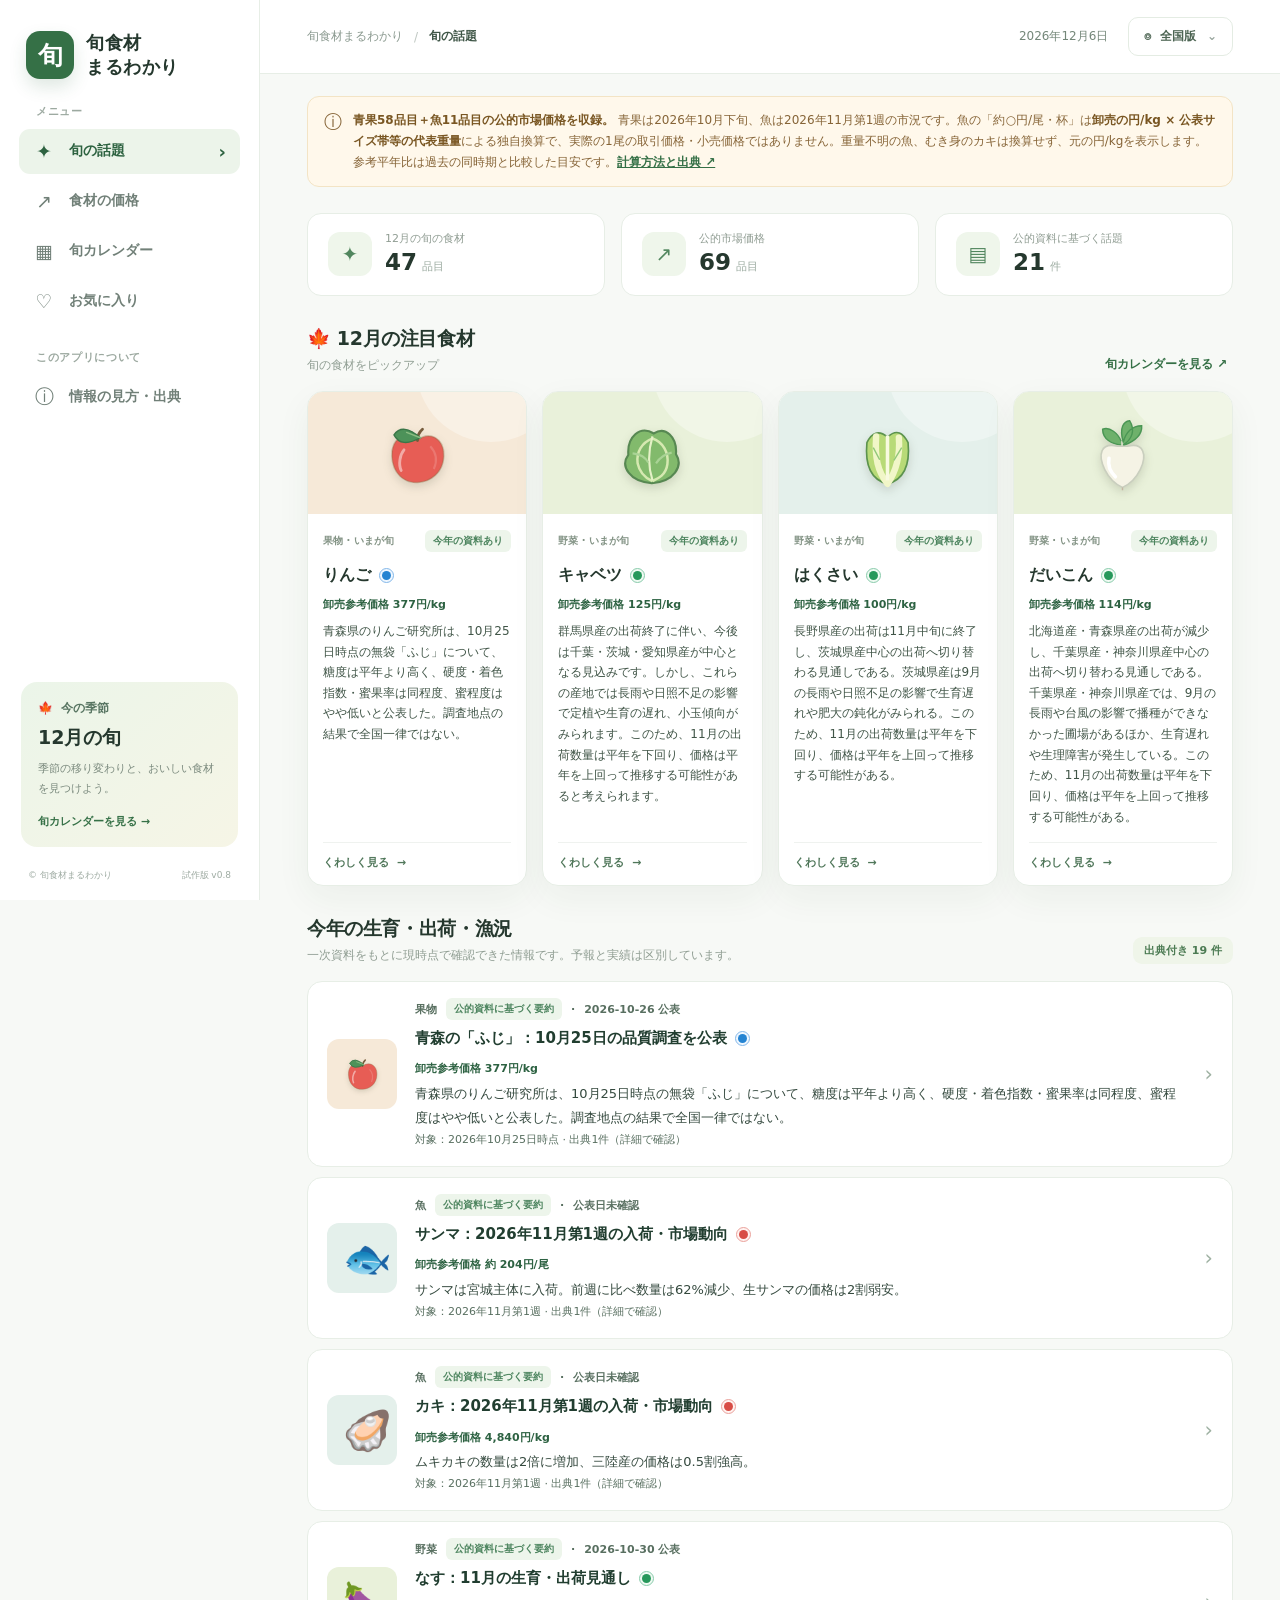
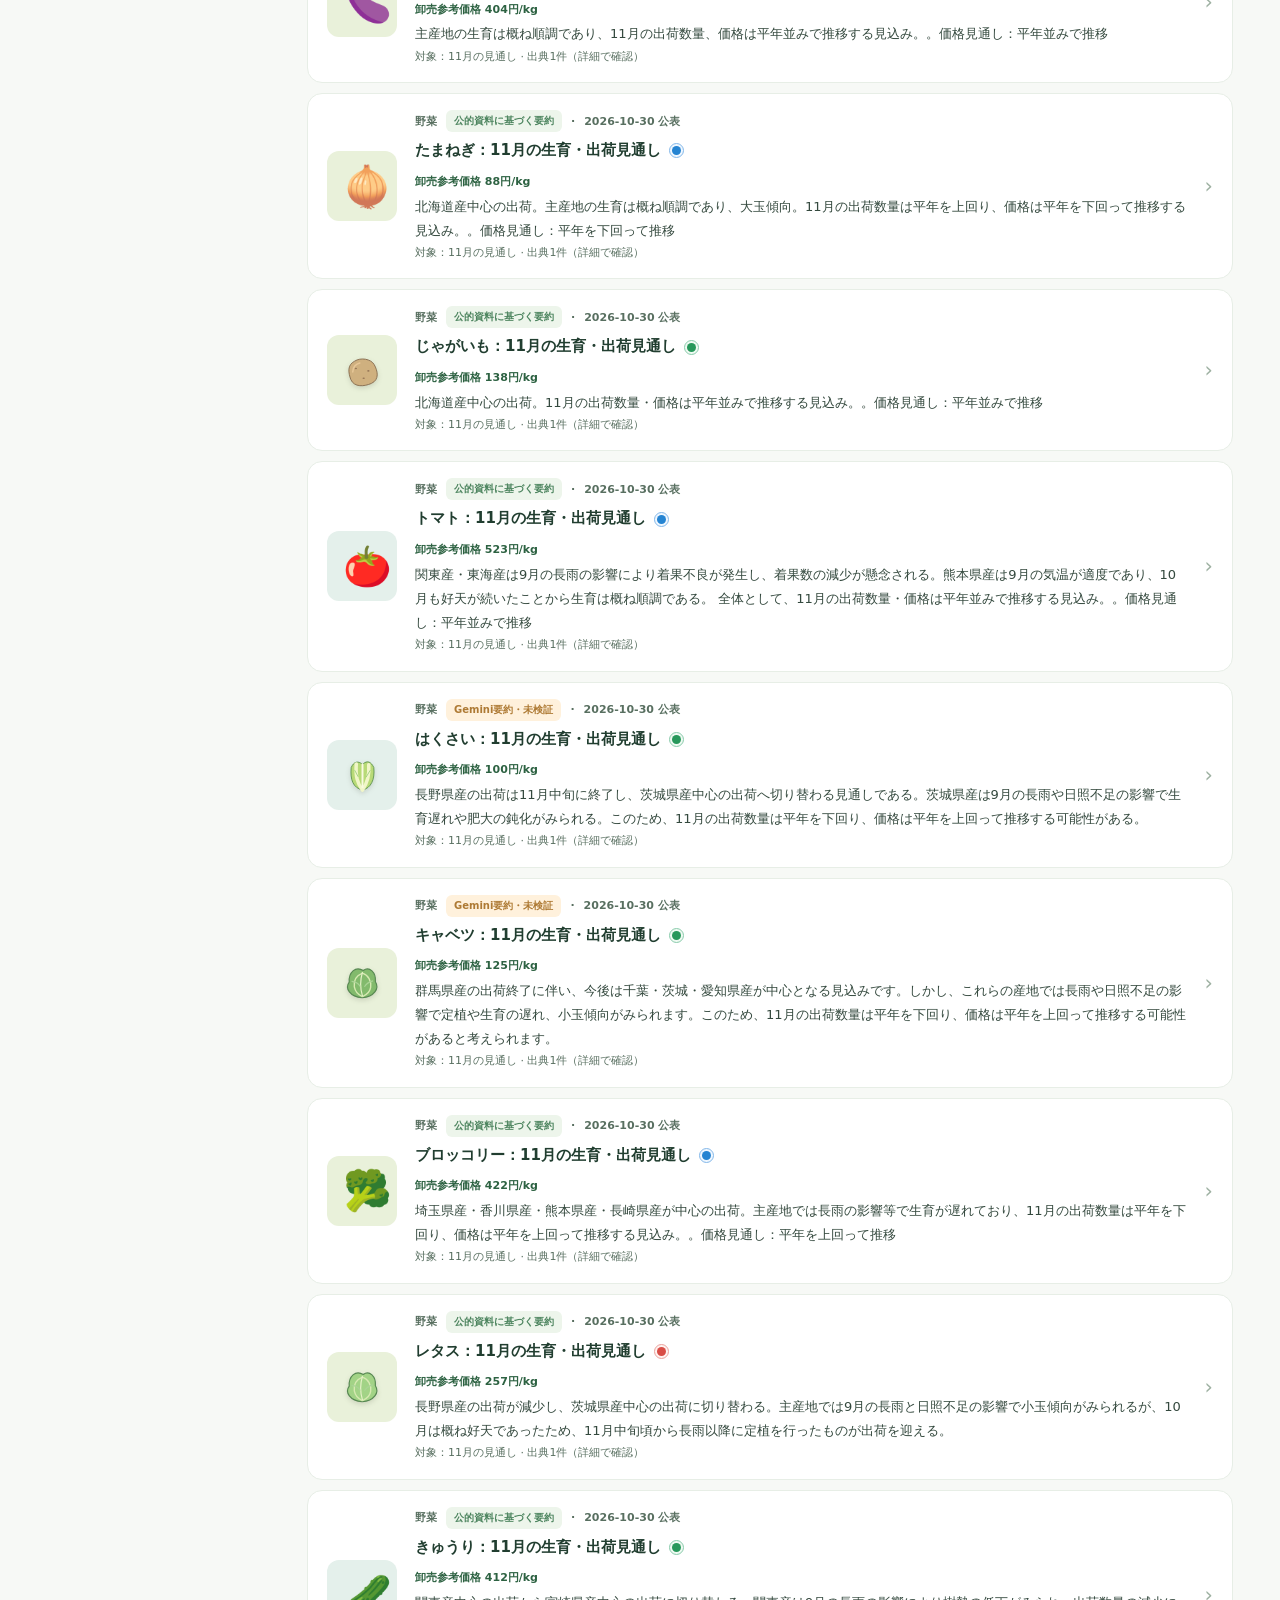
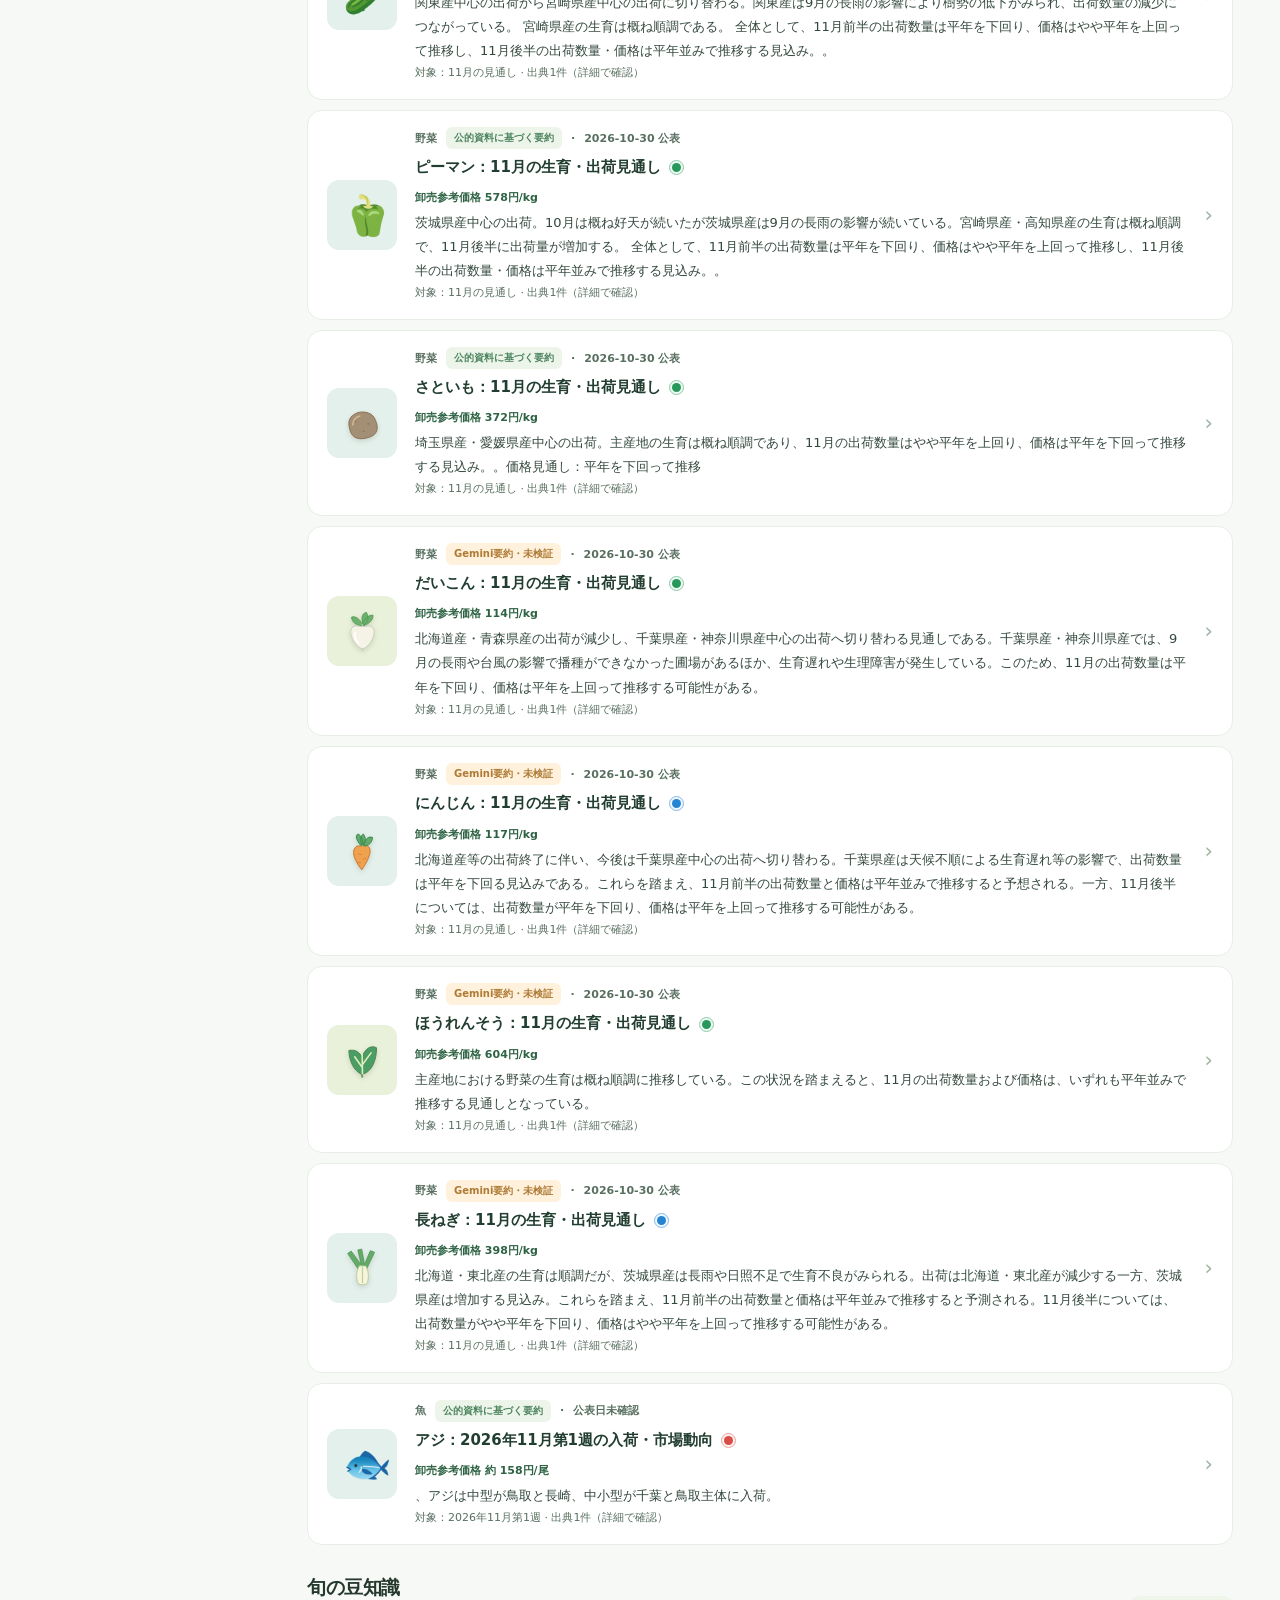
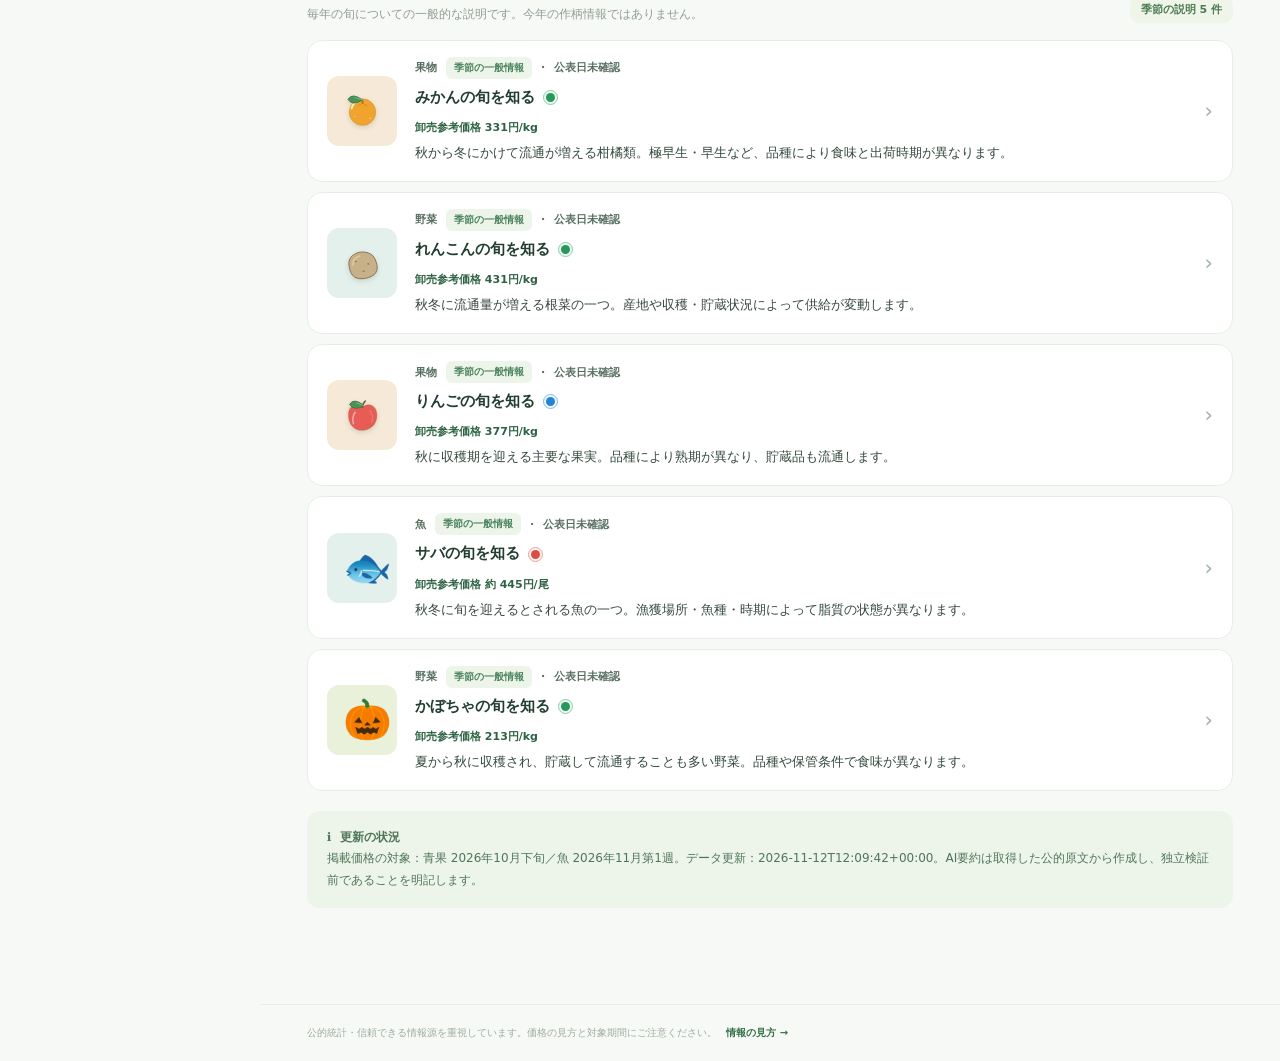
==== commit 258219f9: "fix: retain full food commentary and enforce daily source-summary budget" ====
--- a/index.html
+++ b/index.html
@@ -2,7 +2,7 @@
 <div class="app-shell"><aside class="sidebar" id="sidebar"><button class="brand" data-page="topics" title="旬の話題へ"><span class="brand-mark">旬</span><span><strong>旬食材<br>まるわかり</strong></span></button>
  <div class="side-caption">メニュー</div><nav class="side-nav" aria-label="メインメニュー"><button class="nav-item active" data-page="topics"><span class="nav-icon">✦</span><span>旬の話題</span><i>›</i></button><button class="nav-item" data-page="prices"><span class="nav-icon">↗</span><span>食材の価格</span><i>›</i></button><button class="nav-item" data-page="calendar"><span class="nav-icon">▦</span><span>旬カレンダー</span><i>›</i></button><button class="nav-item" data-page="favorites"><span class="nav-icon">♡</span><span>お気に入り</span><i>›</i></button></nav>
  <div class="side-caption side-tools-title">このアプリについて</div><nav class="side-nav"><button class="nav-item" data-page="about"><span class="nav-icon">ⓘ</span><span>情報の見方・出典</span><i>›</i></button></nav>
- <div class="sidebar-bottom"><div class="season-note"><div class="season-note-top">🍁 &nbsp;今の季節</div><div class="season-note-month" id="asideMonth">10月の旬</div><p>季節の移り変わりと、おいしい食材を見つけよう。</p><button id="sideCalendar">旬カレンダーを見る →</button></div><div class="side-footer">© 旬食材まるわかり <span>試作版 v0.7</span></div></div></aside>
+ <div class="sidebar-bottom"><div class="season-note"><div class="season-note-top">🍁 &nbsp;今の季節</div><div class="season-note-month" id="asideMonth">10月の旬</div><p>季節の移り変わりと、おいしい食材を見つけよう。</p><button id="sideCalendar">旬カレンダーを見る →</button></div><div class="side-footer">© 旬食材まるわかり <span>試作版 v0.8</span></div></div></aside>
  <div class="main-column"><header class="topbar"><button class="mobile-menu" id="mobileMenu" aria-label="メニューを開く">☰</button><div class="breadcrumb"><span>旬食材まるわかり</span><span class="chevron">/</span><b id="breadcrumbPage">旬の話題</b></div><div class="top-actions"><span class="now-badge" id="todayLabel"></span><button class="region-select" id="regionBtn" aria-haspopup="true" aria-expanded="false">⌾ &nbsp;全国版 <span>⌄</span></button><div class="region-pop" id="regionPopover" hidden><button class="selected" data-region="national">✓ 全国版</button><button data-region="ehime">愛媛県版 <small>今後対応</small></button></div></div></header>
  <main class="content" id="content" tabindex="-1"><noscript>アプリの操作にはJavaScriptを有効にしてください。</noscript></main><footer class="site-footer">公的統計・信頼できる情報源を重視しています。価格の見方と対象期間にご注意ください。 <button data-page="about">情報の見方 →</button></footer></div></div>
  <div id="toast" class="toast" role="status" aria-live="polite"></div><div id="overlay" class="overlay" hidden><div class="overlay-backdrop" id="overlayBackdrop"></div><section class="detail-dialog" role="dialog" aria-modal="true" aria-labelledby="detailTitle" id="detailContent"></section></div>
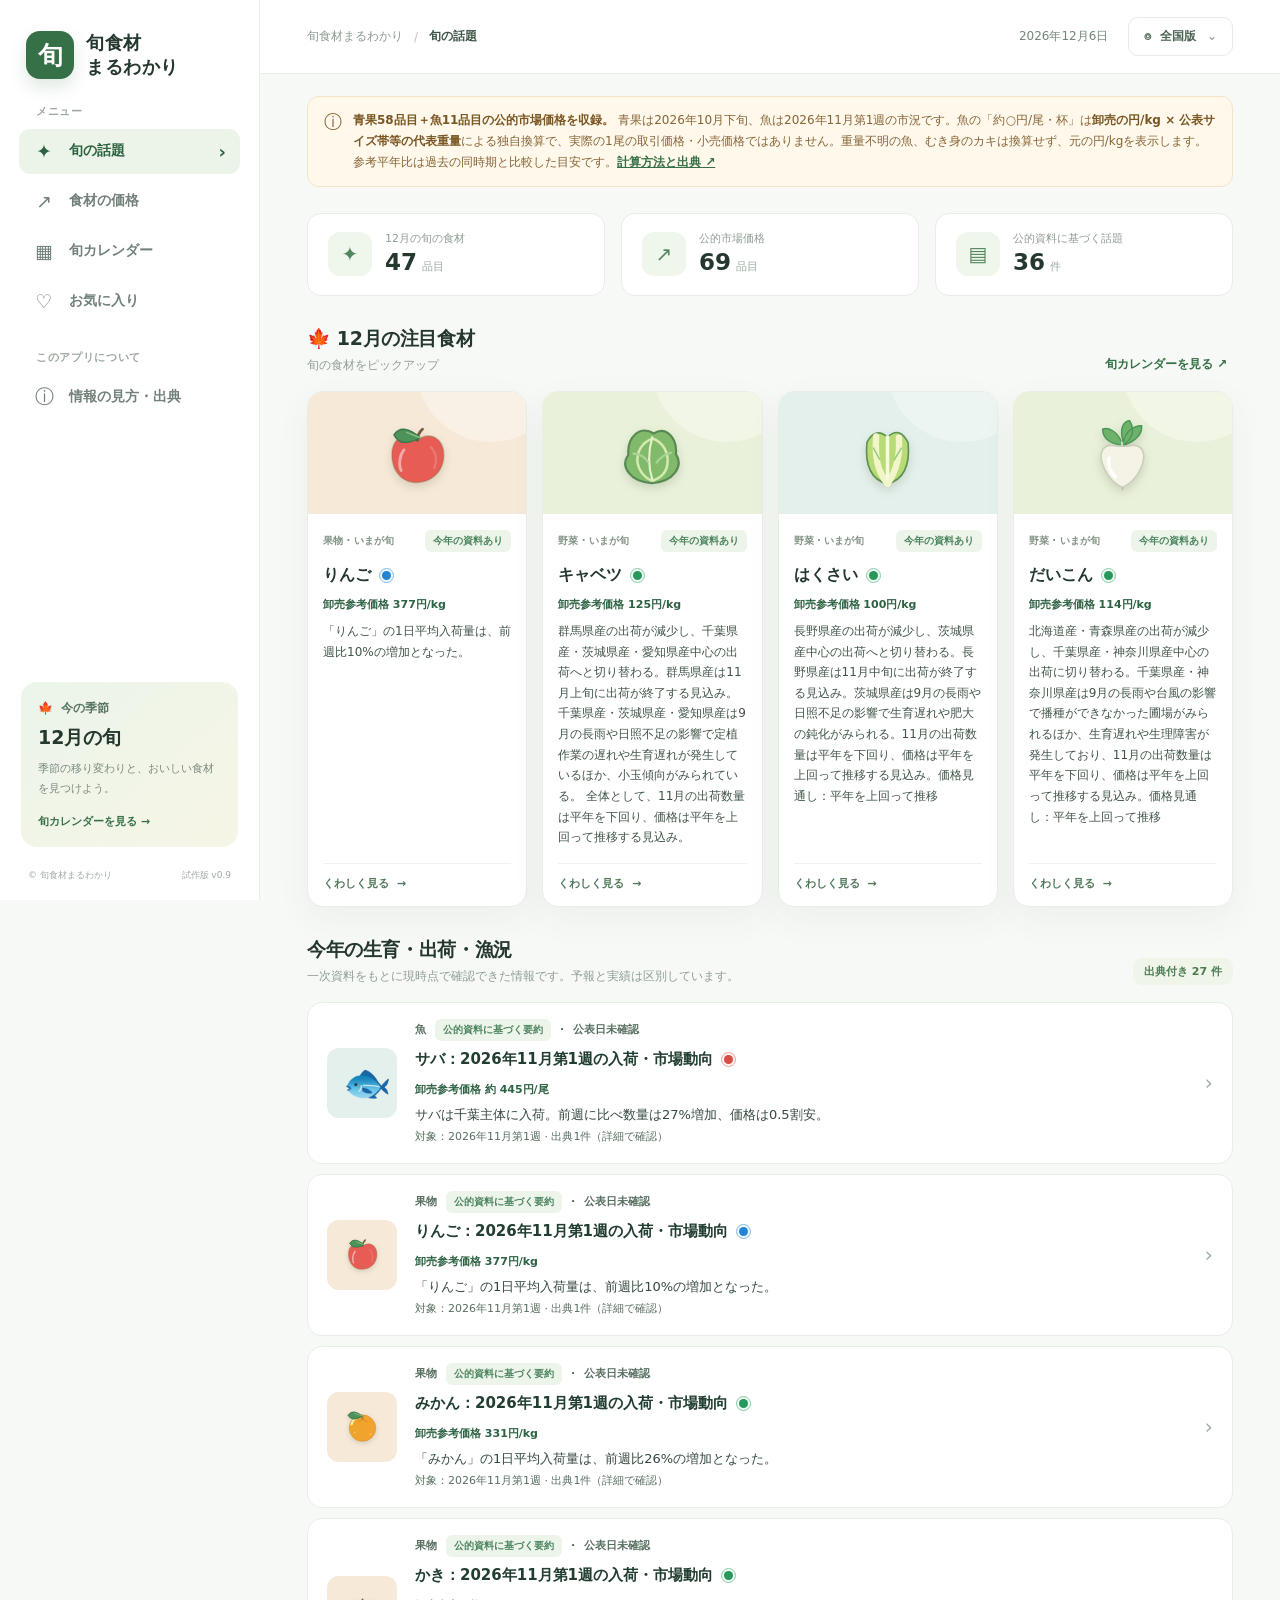
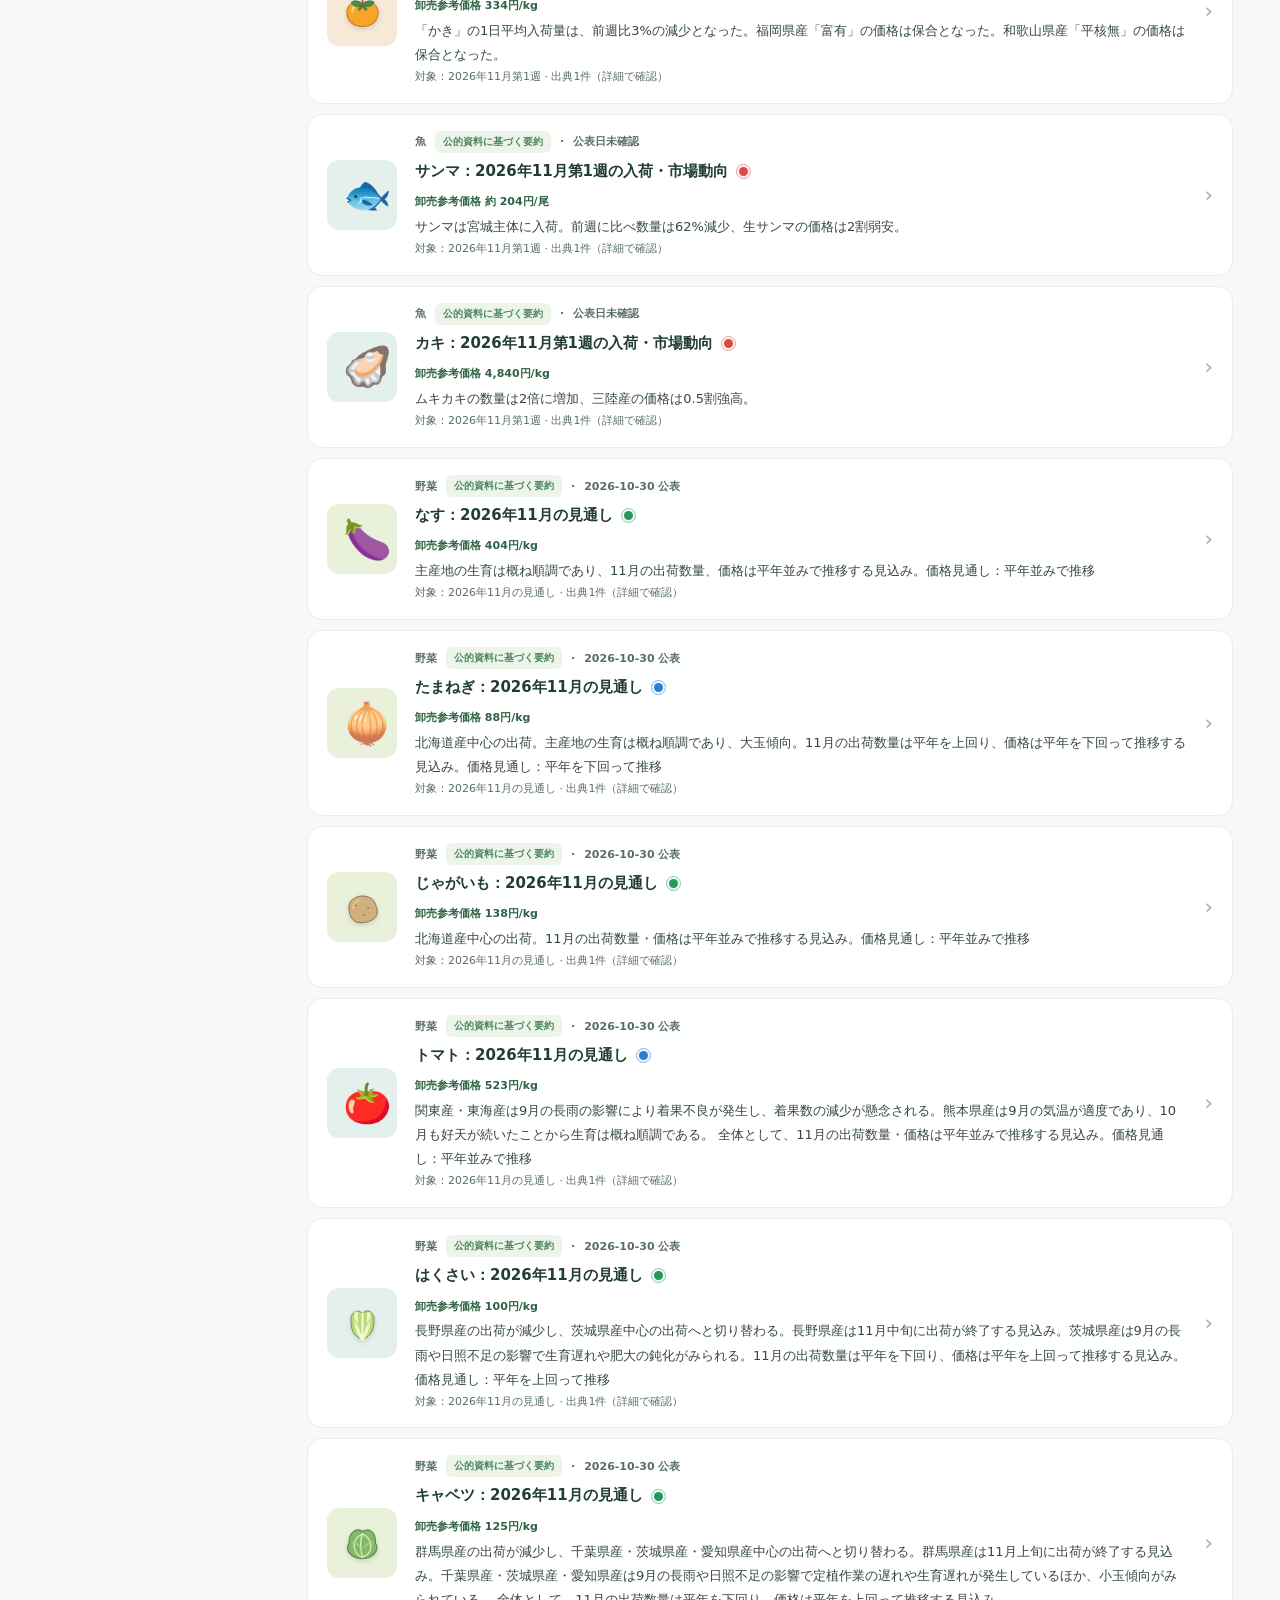
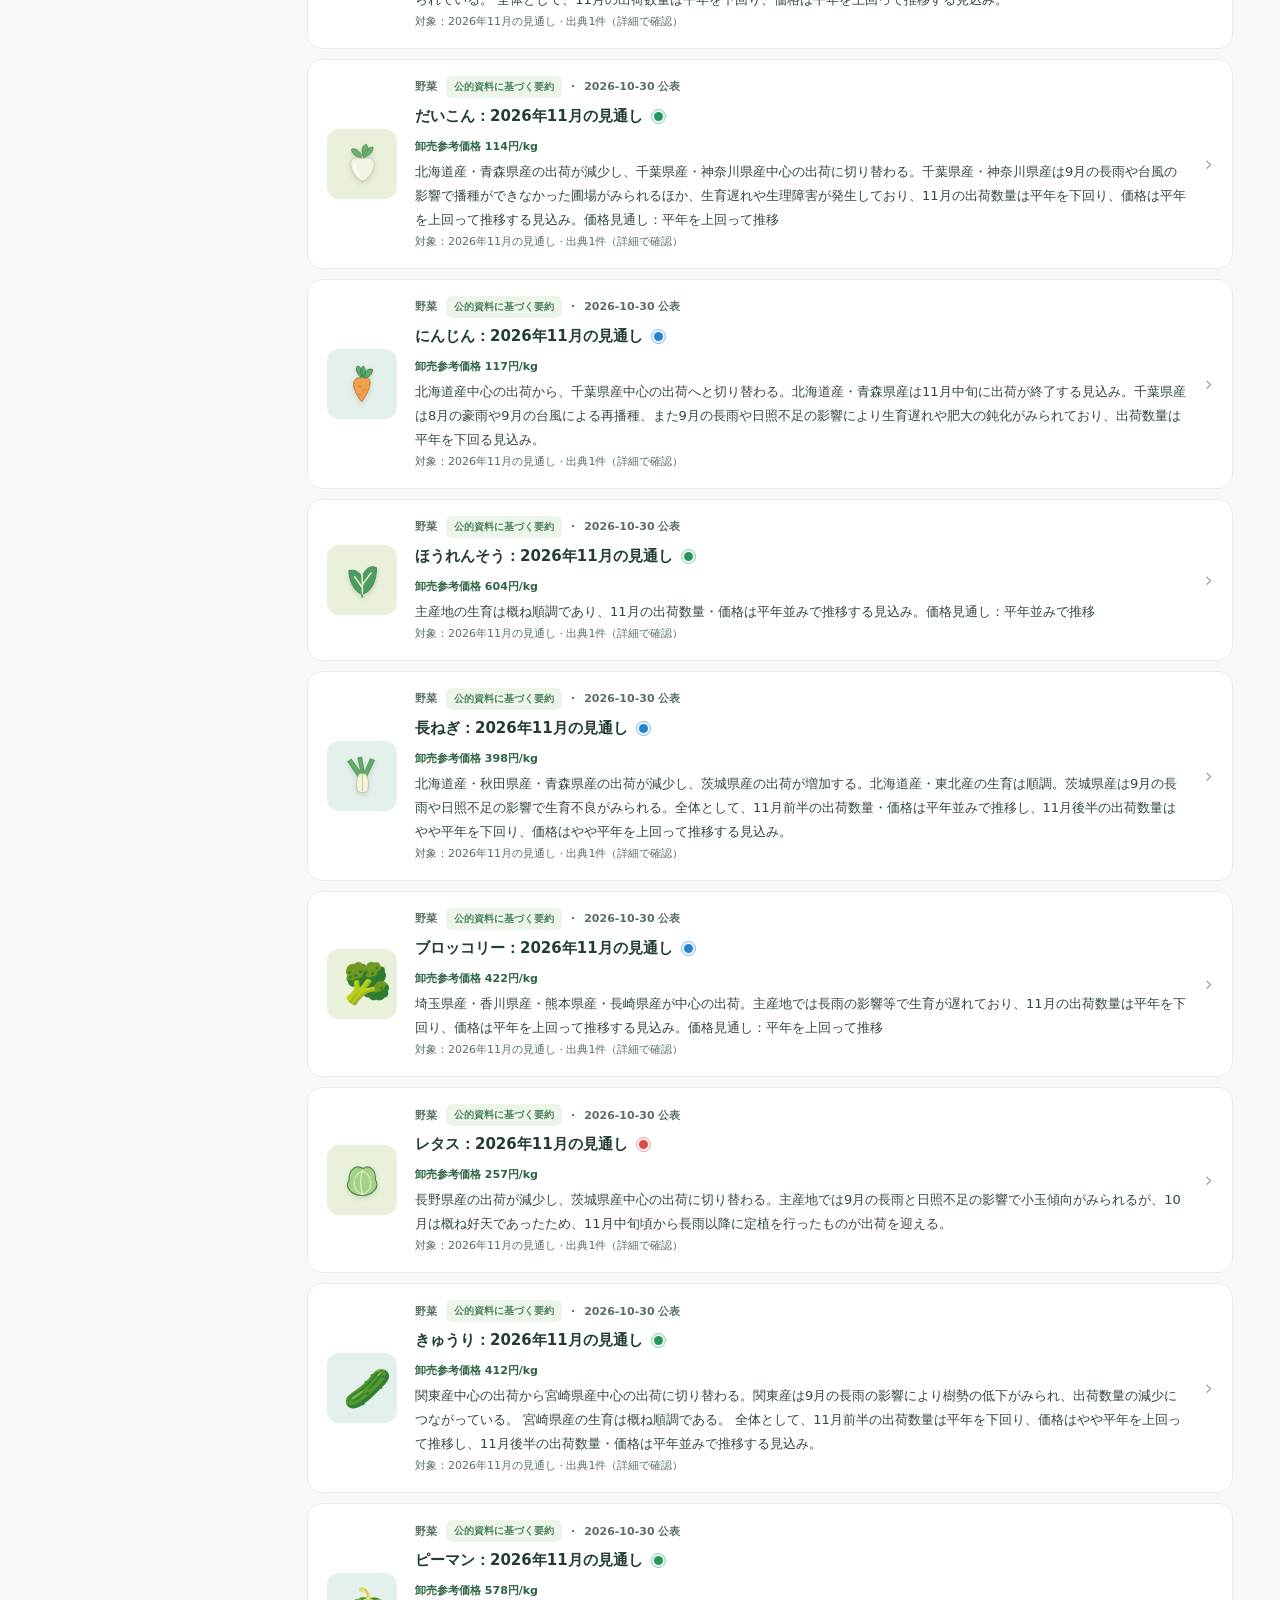
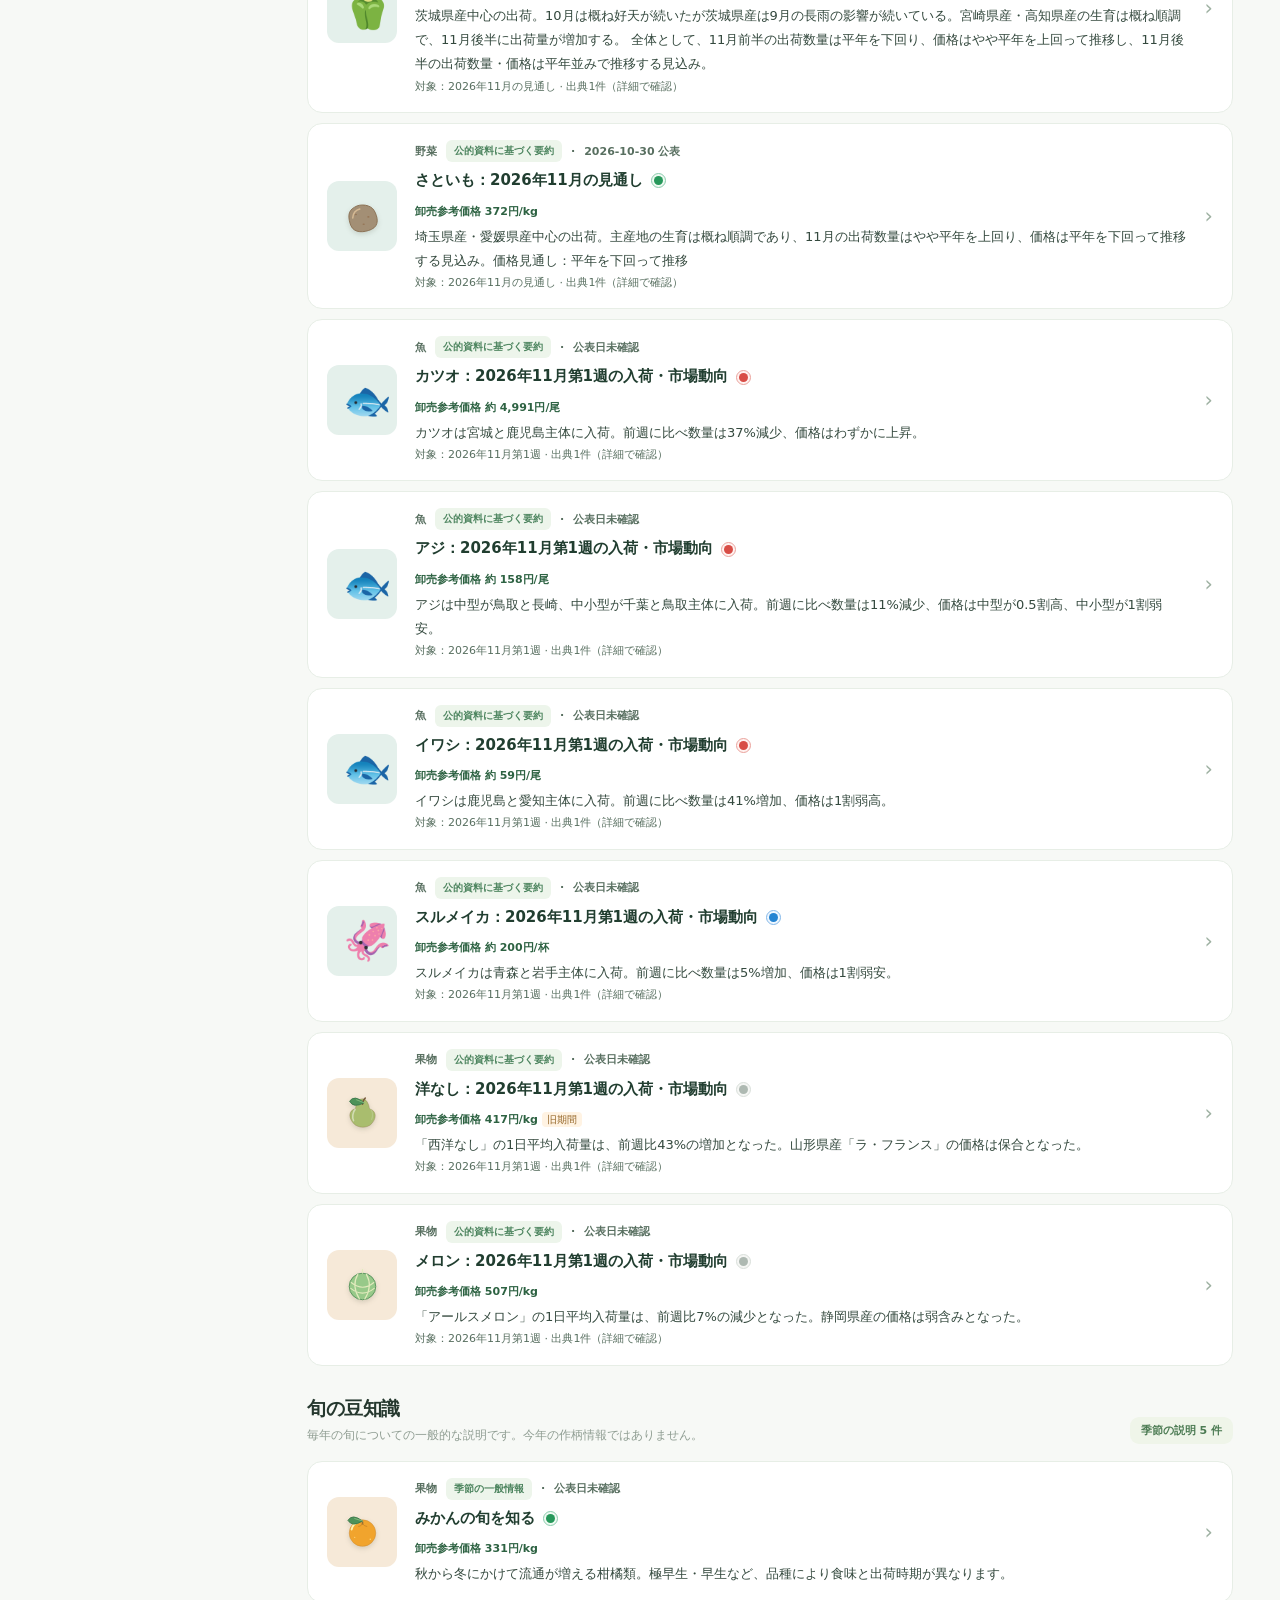
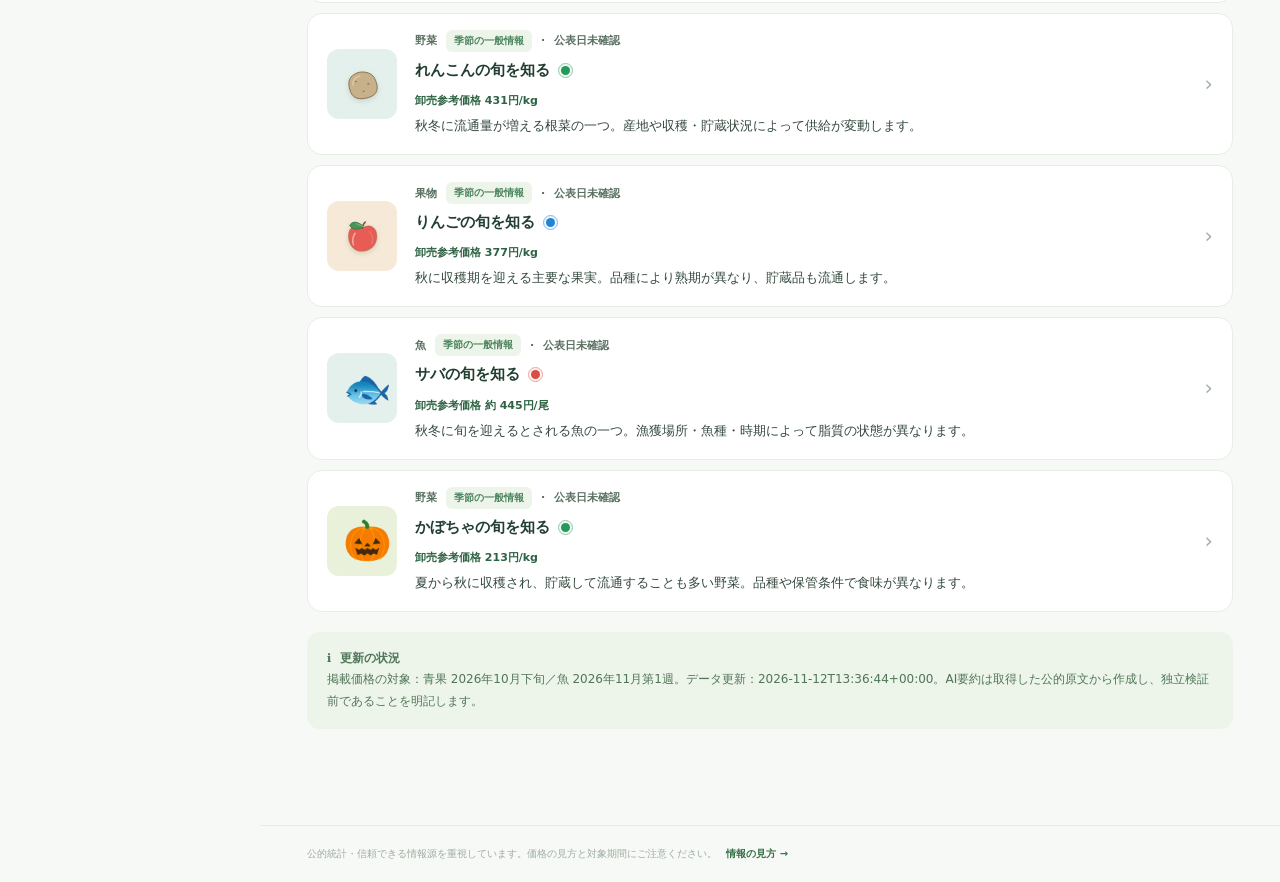
==== commit b7285645: "feat: report long-term coverage and diagnose historical source gaps" ====
--- a/index.html
+++ b/index.html
@@ -2,7 +2,7 @@
 <div class="app-shell"><aside class="sidebar" id="sidebar"><button class="brand" data-page="topics" title="旬の話題へ"><span class="brand-mark">旬</span><span><strong>旬食材<br>まるわかり</strong></span></button>
  <div class="side-caption">メニュー</div><nav class="side-nav" aria-label="メインメニュー"><button class="nav-item active" data-page="topics"><span class="nav-icon">✦</span><span>旬の話題</span><i>›</i></button><button class="nav-item" data-page="prices"><span class="nav-icon">↗</span><span>食材の価格</span><i>›</i></button><button class="nav-item" data-page="calendar"><span class="nav-icon">▦</span><span>旬カレンダー</span><i>›</i></button><button class="nav-item" data-page="favorites"><span class="nav-icon">♡</span><span>お気に入り</span><i>›</i></button></nav>
  <div class="side-caption side-tools-title">このアプリについて</div><nav class="side-nav"><button class="nav-item" data-page="about"><span class="nav-icon">ⓘ</span><span>情報の見方・出典</span><i>›</i></button></nav>
- <div class="sidebar-bottom"><div class="season-note"><div class="season-note-top">🍁 &nbsp;今の季節</div><div class="season-note-month" id="asideMonth">10月の旬</div><p>季節の移り変わりと、おいしい食材を見つけよう。</p><button id="sideCalendar">旬カレンダーを見る →</button></div><div class="side-footer">© 旬食材まるわかり <span>試作版 v0.8</span></div></div></aside>
+ <div class="sidebar-bottom"><div class="season-note"><div class="season-note-top">🍁 &nbsp;今の季節</div><div class="season-note-month" id="asideMonth">10月の旬</div><p>季節の移り変わりと、おいしい食材を見つけよう。</p><button id="sideCalendar">旬カレンダーを見る →</button></div><div class="side-footer">© 旬食材まるわかり <span>試作版 v0.9</span></div></div></aside>
  <div class="main-column"><header class="topbar"><button class="mobile-menu" id="mobileMenu" aria-label="メニューを開く">☰</button><div class="breadcrumb"><span>旬食材まるわかり</span><span class="chevron">/</span><b id="breadcrumbPage">旬の話題</b></div><div class="top-actions"><span class="now-badge" id="todayLabel"></span><button class="region-select" id="regionBtn" aria-haspopup="true" aria-expanded="false">⌾ &nbsp;全国版 <span>⌄</span></button><div class="region-pop" id="regionPopover" hidden><button class="selected" data-region="national">✓ 全国版</button><button data-region="ehime">愛媛県版 <small>今後対応</small></button></div></div></header>
  <main class="content" id="content" tabindex="-1"><noscript>アプリの操作にはJavaScriptを有効にしてください。</noscript></main><footer class="site-footer">公的統計・信頼できる情報源を重視しています。価格の見方と対象期間にご注意ください。 <button data-page="about">情報の見方 →</button></footer></div></div>
  <div id="toast" class="toast" role="status" aria-live="polite"></div><div id="overlay" class="overlay" hidden><div class="overlay-backdrop" id="overlayBackdrop"></div><section class="detail-dialog" role="dialog" aria-modal="true" aria-labelledby="detailTitle" id="detailContent"></section></div>
--- a/styles.css
+++ b/styles.css
@@ -91,3 +91,6 @@
 .feature-card .preview-price{min-height:17px;margin-bottom:7px}
 .topic-body .preview-price{margin-bottom:5px}
 .update-warning{border:1px solid #ebbf85;background:#fff4e6;color:#754a22;border-radius:11px;padding:11px 14px;margin:0 0 13px;font-size:12px;font-weight:600;line-height:1.65}
+
+.history-switch{display:flex;gap:8px;margin:12px 0}.history-switch button{border:1px solid #d2e3d6;border-radius:8px;background:#fff;padding:8px 14px;color:#34563f;cursor:pointer;font:inherit;font-size:13px}.history-switch button[aria-pressed="true"]{background:#e8f3eb;border-color:#318452;font-weight:700}
+.history-legend{display:flex;flex-wrap:wrap;gap:6px 14px;font-size:12px;margin:4px 0 10px}.history-table-wrap{max-height:300px;overflow:auto;margin-top:10px}.history-table{width:100%;font-size:12px;border-collapse:collapse}.history-table th,.history-table td{text-align:left;padding:7px;border-bottom:1px solid #e2ece3}.history-table th{position:sticky;top:0;background:#f4f8f4}.history-table a{white-space:nowrap}.topic-context{display:flex;gap:7px;flex-wrap:wrap;margin:12px 0;font-size:12px;color:#4a6151}.topic-context span{background:#f0f6f1;border-radius:5px;padding:5px 8px}.topic-evidence{font-size:13px;line-height:1.85;background:#f6f9f6;border-radius:10px;padding:12px 15px;margin:12px 0}.topic-evidence summary{cursor:pointer;font-weight:600}.topic-evidence p{white-space:pre-line}.topic-evidence strong{display:block;margin-top:12px}.chart-wrap{min-width:0}.chart-head{gap:10px;flex-wrap:wrap}
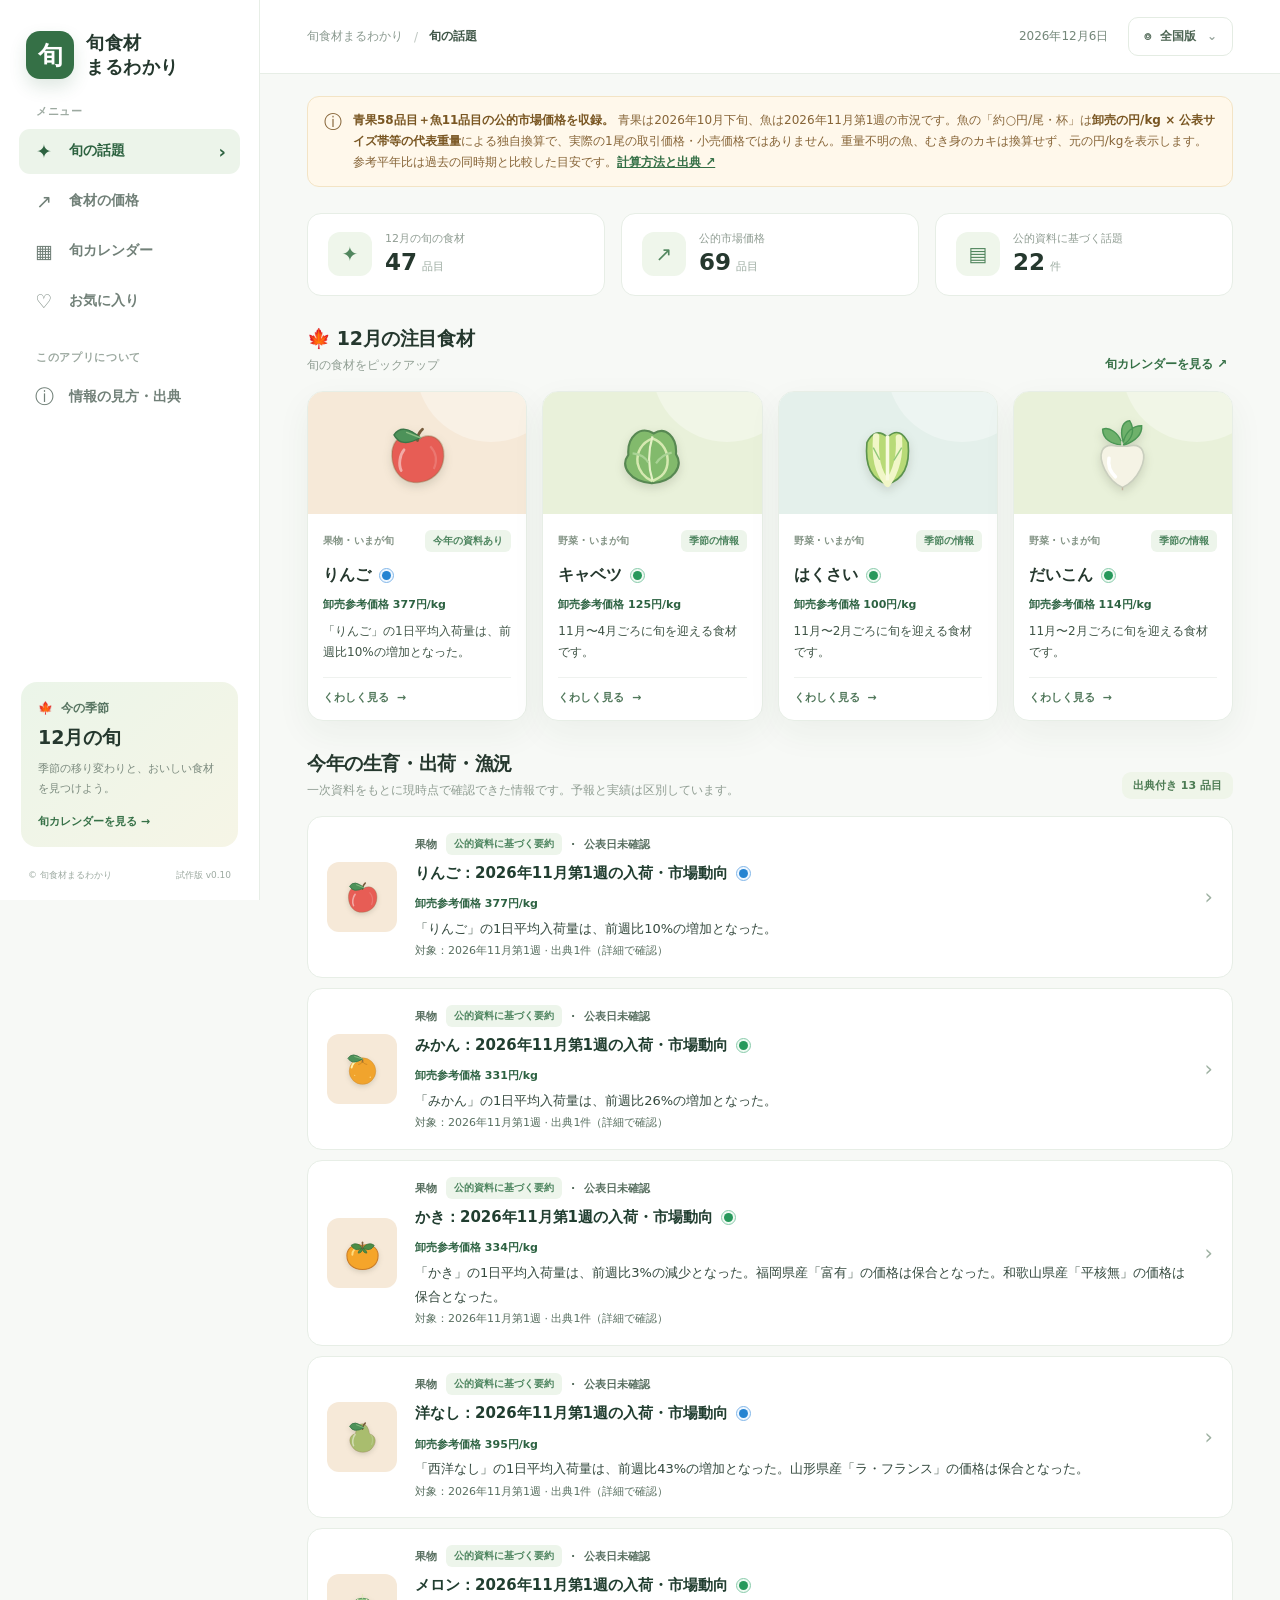
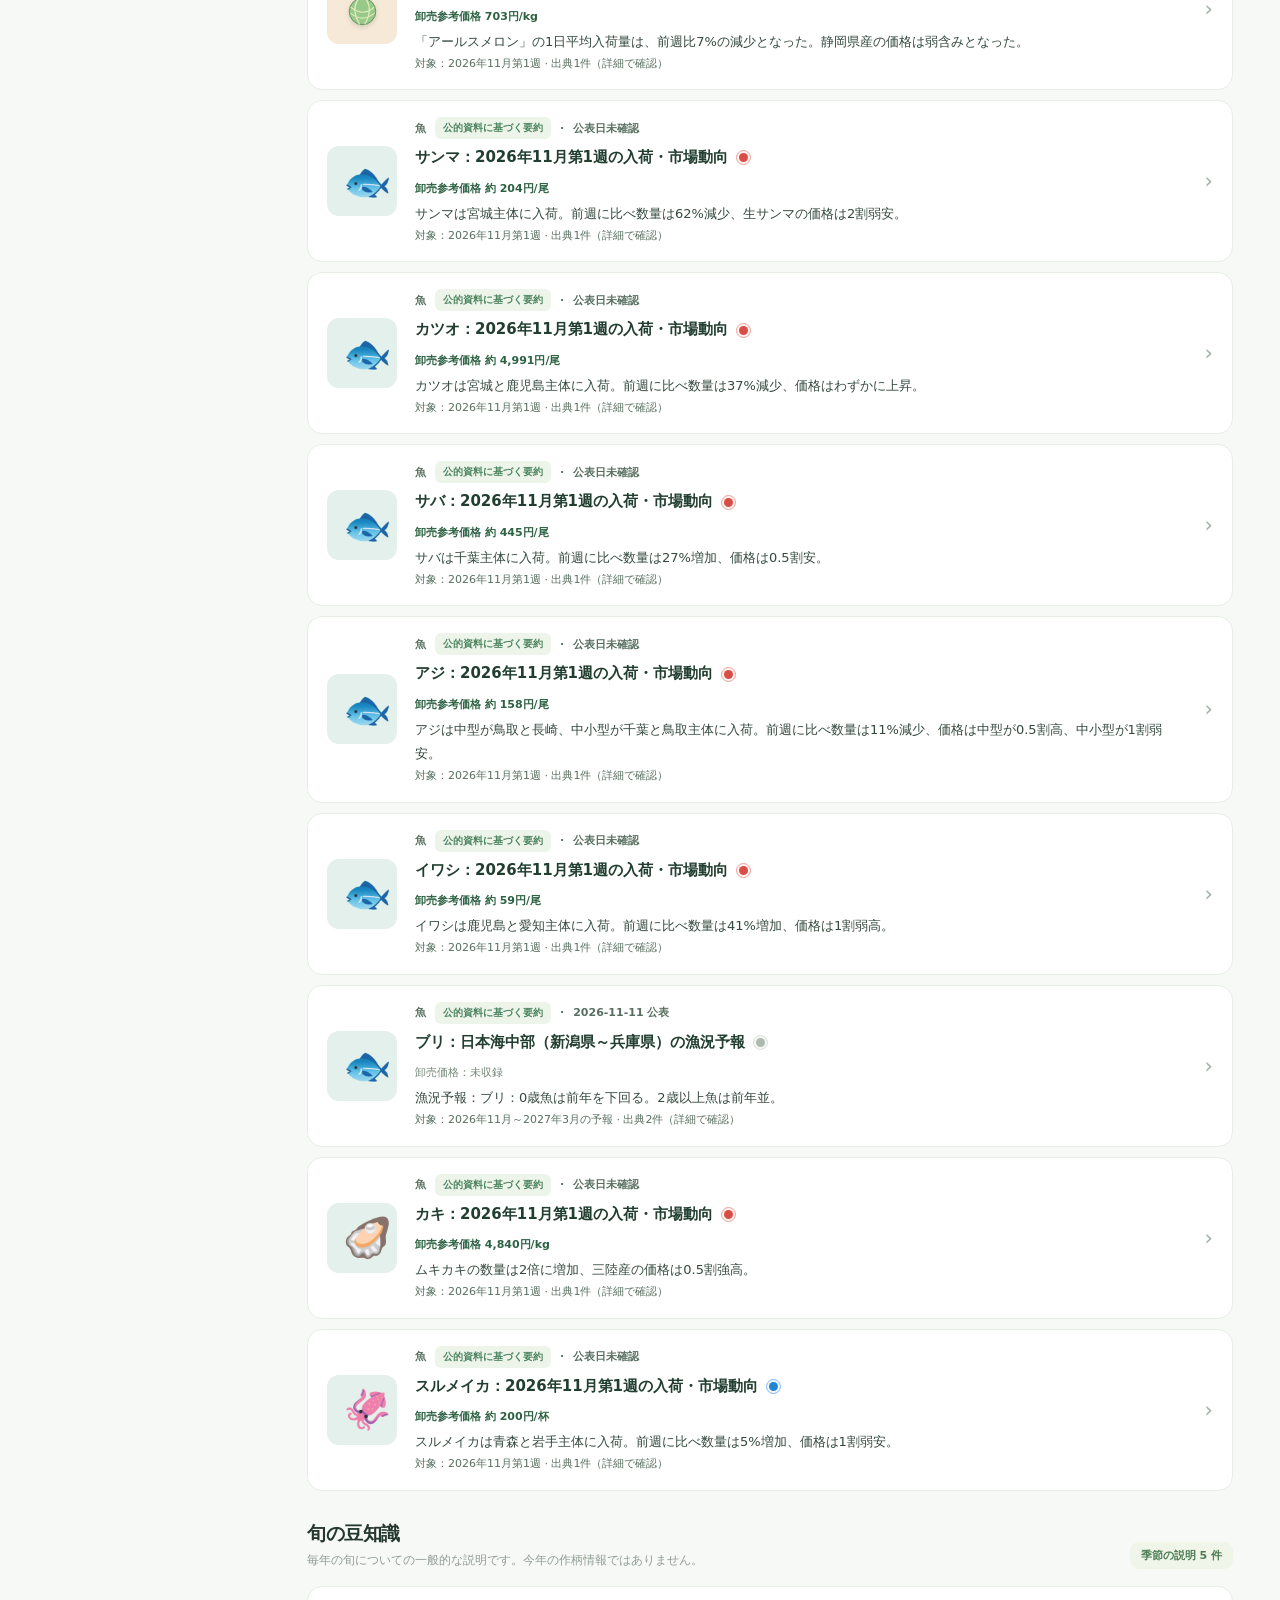
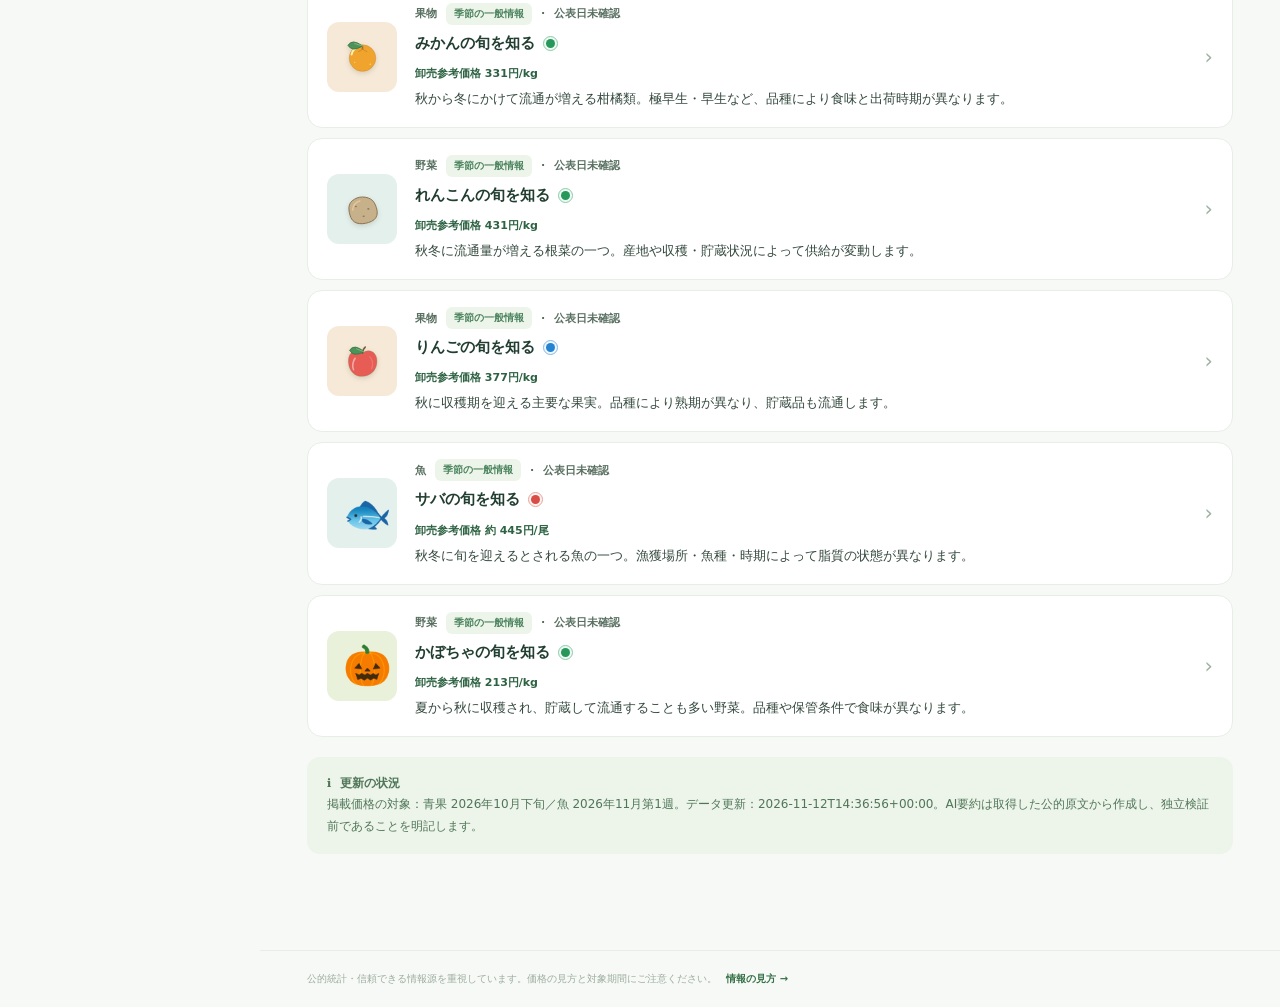
==== commit fa1e3fcd: "chore: inspect e-Stat daily originals as an alternate historical source" ====
--- a/index.html
+++ b/index.html
@@ -2,7 +2,7 @@
 <div class="app-shell"><aside class="sidebar" id="sidebar"><button class="brand" data-page="topics" title="旬の話題へ"><span class="brand-mark">旬</span><span><strong>旬食材<br>まるわかり</strong></span></button>
  <div class="side-caption">メニュー</div><nav class="side-nav" aria-label="メインメニュー"><button class="nav-item active" data-page="topics"><span class="nav-icon">✦</span><span>旬の話題</span><i>›</i></button><button class="nav-item" data-page="prices"><span class="nav-icon">↗</span><span>食材の価格</span><i>›</i></button><button class="nav-item" data-page="calendar"><span class="nav-icon">▦</span><span>旬カレンダー</span><i>›</i></button><button class="nav-item" data-page="favorites"><span class="nav-icon">♡</span><span>お気に入り</span><i>›</i></button></nav>
  <div class="side-caption side-tools-title">このアプリについて</div><nav class="side-nav"><button class="nav-item" data-page="about"><span class="nav-icon">ⓘ</span><span>情報の見方・出典</span><i>›</i></button></nav>
- <div class="sidebar-bottom"><div class="season-note"><div class="season-note-top">🍁 &nbsp;今の季節</div><div class="season-note-month" id="asideMonth">10月の旬</div><p>季節の移り変わりと、おいしい食材を見つけよう。</p><button id="sideCalendar">旬カレンダーを見る →</button></div><div class="side-footer">© 旬食材まるわかり <span>試作版 v0.9</span></div></div></aside>
+ <div class="sidebar-bottom"><div class="season-note"><div class="season-note-top">🍁 &nbsp;今の季節</div><div class="season-note-month" id="asideMonth">10月の旬</div><p>季節の移り変わりと、おいしい食材を見つけよう。</p><button id="sideCalendar">旬カレンダーを見る →</button></div><div class="side-footer">© 旬食材まるわかり <span>試作版 v0.10</span></div></div></aside>
  <div class="main-column"><header class="topbar"><button class="mobile-menu" id="mobileMenu" aria-label="メニューを開く">☰</button><div class="breadcrumb"><span>旬食材まるわかり</span><span class="chevron">/</span><b id="breadcrumbPage">旬の話題</b></div><div class="top-actions"><span class="now-badge" id="todayLabel"></span><button class="region-select" id="regionBtn" aria-haspopup="true" aria-expanded="false">⌾ &nbsp;全国版 <span>⌄</span></button><div class="region-pop" id="regionPopover" hidden><button class="selected" data-region="national">✓ 全国版</button><button data-region="ehime">愛媛県版 <small>今後対応</small></button></div></div></header>
  <main class="content" id="content" tabindex="-1"><noscript>アプリの操作にはJavaScriptを有効にしてください。</noscript></main><footer class="site-footer">公的統計・信頼できる情報源を重視しています。価格の見方と対象期間にご注意ください。 <button data-page="about">情報の見方 →</button></footer></div></div>
  <div id="toast" class="toast" role="status" aria-live="polite"></div><div id="overlay" class="overlay" hidden><div class="overlay-backdrop" id="overlayBackdrop"></div><section class="detail-dialog" role="dialog" aria-modal="true" aria-labelledby="detailTitle" id="detailContent"></section></div>
--- a/styles.css
+++ b/styles.css
@@ -94,3 +94,5 @@
 
 .history-switch{display:flex;gap:8px;margin:12px 0}.history-switch button{border:1px solid #d2e3d6;border-radius:8px;background:#fff;padding:8px 14px;color:#34563f;cursor:pointer;font:inherit;font-size:13px}.history-switch button[aria-pressed="true"]{background:#e8f3eb;border-color:#318452;font-weight:700}
 .history-legend{display:flex;flex-wrap:wrap;gap:6px 14px;font-size:12px;margin:4px 0 10px}.history-table-wrap{max-height:300px;overflow:auto;margin-top:10px}.history-table{width:100%;font-size:12px;border-collapse:collapse}.history-table th,.history-table td{text-align:left;padding:7px;border-bottom:1px solid #e2ece3}.history-table th{position:sticky;top:0;background:#f4f8f4}.history-table a{white-space:nowrap}.topic-context{display:flex;gap:7px;flex-wrap:wrap;margin:12px 0;font-size:12px;color:#4a6151}.topic-context span{background:#f0f6f1;border-radius:5px;padding:5px 8px}.topic-evidence{font-size:13px;line-height:1.85;background:#f6f9f6;border-radius:10px;padding:12px 15px;margin:12px 0}.topic-evidence summary{cursor:pointer;font-weight:600}.topic-evidence p{white-space:pre-line}.topic-evidence strong{display:block;margin-top:12px}.chart-wrap{min-width:0}.chart-head{gap:10px;flex-wrap:wrap}
+
+.related-reports{margin:20px 0}.related-reports h4{font-size:15px}.related-report{border:1px solid #dce8df;border-radius:10px;padding:12px;margin:9px 0;font-size:13px;line-height:1.85}.related-report>summary{cursor:pointer;font-weight:700;color:#315f43}.related-report .topic-evidence{background:#f6f9f6}
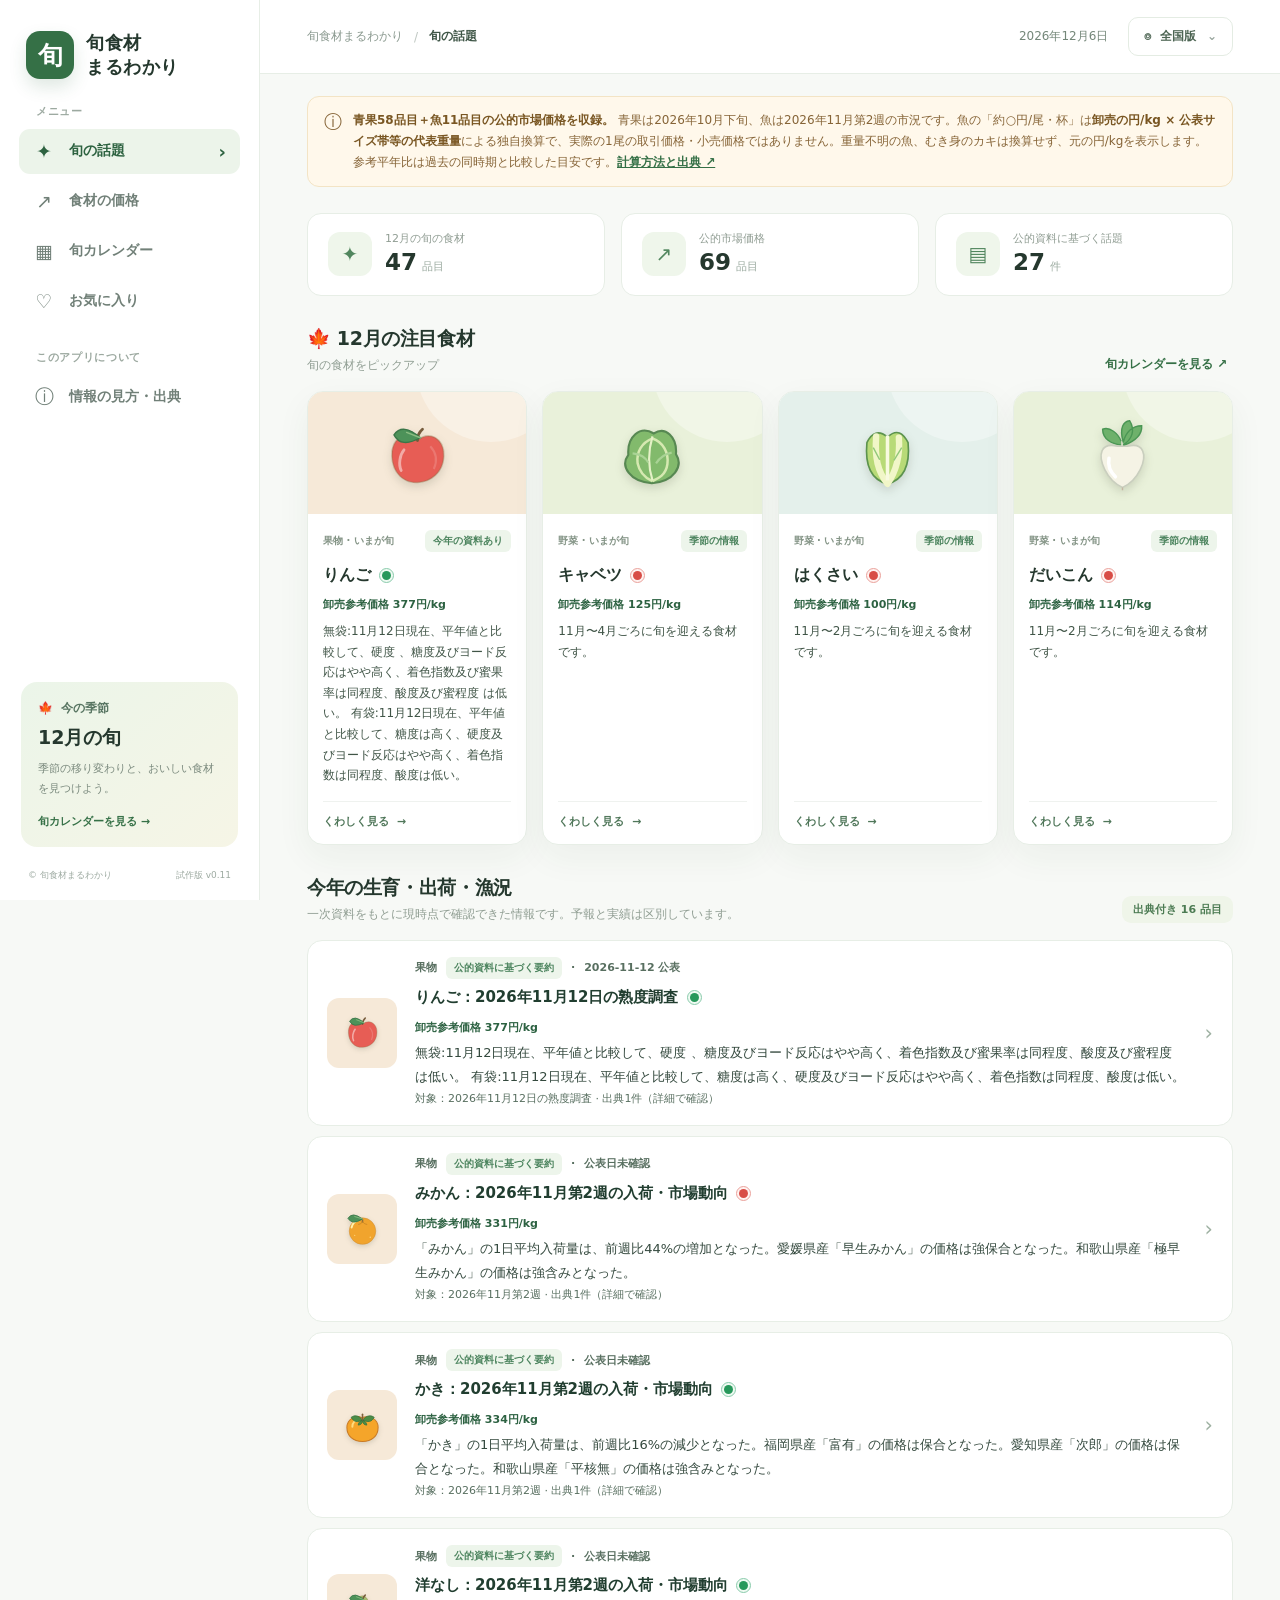
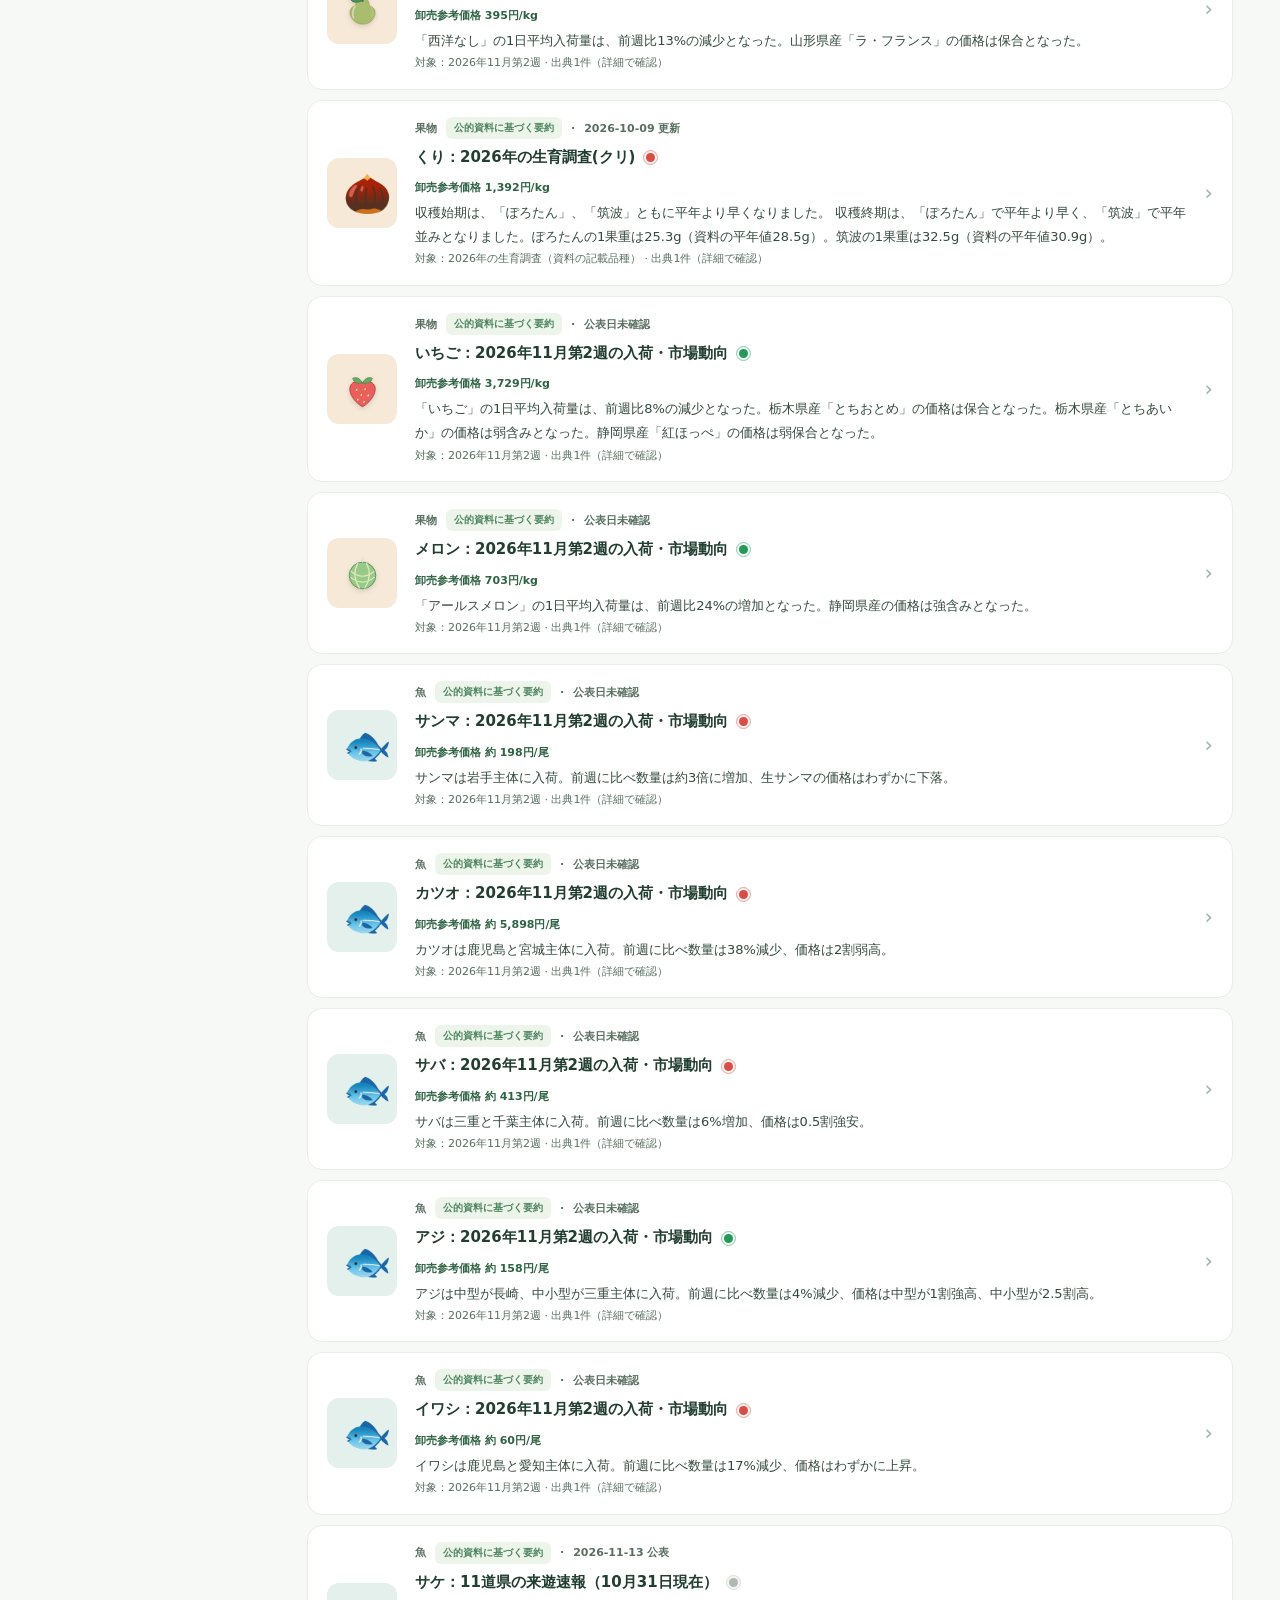
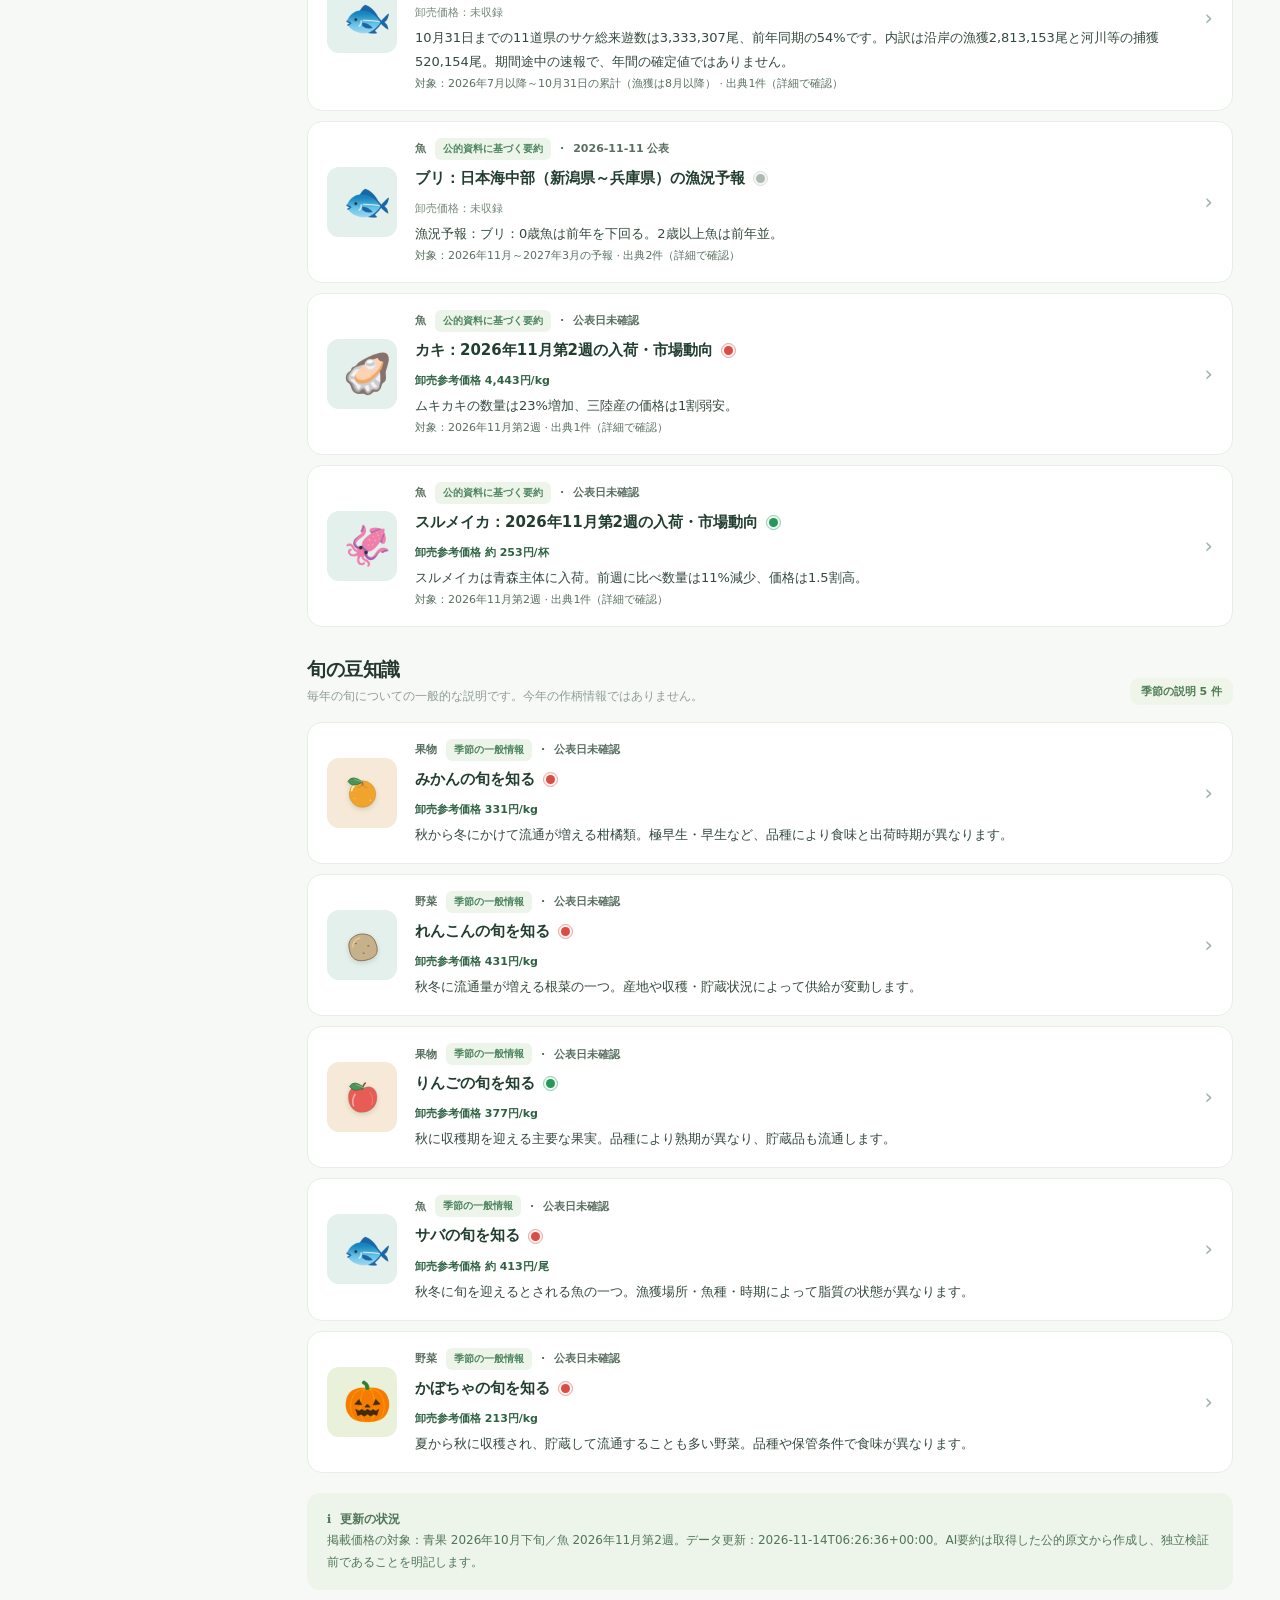
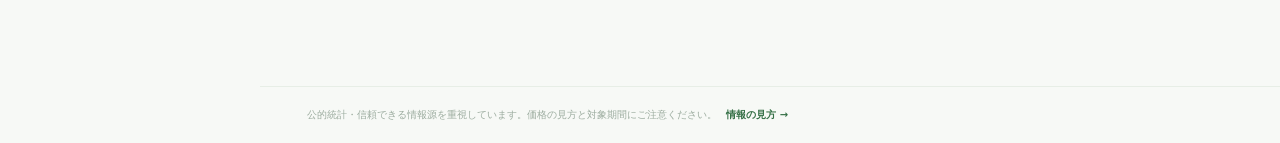
==== commit 181319f9: "fix: preserve paragraph boundaries and accurately report source and summary progress" ====
--- a/index.html
+++ b/index.html
@@ -2,7 +2,7 @@
 <div class="app-shell"><aside class="sidebar" id="sidebar"><button class="brand" data-page="topics" title="旬の話題へ"><span class="brand-mark">旬</span><span><strong>旬食材<br>まるわかり</strong></span></button>
  <div class="side-caption">メニュー</div><nav class="side-nav" aria-label="メインメニュー"><button class="nav-item active" data-page="topics"><span class="nav-icon">✦</span><span>旬の話題</span><i>›</i></button><button class="nav-item" data-page="prices"><span class="nav-icon">↗</span><span>食材の価格</span><i>›</i></button><button class="nav-item" data-page="calendar"><span class="nav-icon">▦</span><span>旬カレンダー</span><i>›</i></button><button class="nav-item" data-page="favorites"><span class="nav-icon">♡</span><span>お気に入り</span><i>›</i></button></nav>
  <div class="side-caption side-tools-title">このアプリについて</div><nav class="side-nav"><button class="nav-item" data-page="about"><span class="nav-icon">ⓘ</span><span>情報の見方・出典</span><i>›</i></button></nav>
- <div class="sidebar-bottom"><div class="season-note"><div class="season-note-top">🍁 &nbsp;今の季節</div><div class="season-note-month" id="asideMonth">10月の旬</div><p>季節の移り変わりと、おいしい食材を見つけよう。</p><button id="sideCalendar">旬カレンダーを見る →</button></div><div class="side-footer">© 旬食材まるわかり <span>試作版 v0.10</span></div></div></aside>
+ <div class="sidebar-bottom"><div class="season-note"><div class="season-note-top">🍁 &nbsp;今の季節</div><div class="season-note-month" id="asideMonth">10月の旬</div><p>季節の移り変わりと、おいしい食材を見つけよう。</p><button id="sideCalendar">旬カレンダーを見る →</button></div><div class="side-footer">© 旬食材まるわかり <span>試作版 v0.11</span></div></div></aside>
  <div class="main-column"><header class="topbar"><button class="mobile-menu" id="mobileMenu" aria-label="メニューを開く">☰</button><div class="breadcrumb"><span>旬食材まるわかり</span><span class="chevron">/</span><b id="breadcrumbPage">旬の話題</b></div><div class="top-actions"><span class="now-badge" id="todayLabel"></span><button class="region-select" id="regionBtn" aria-haspopup="true" aria-expanded="false">⌾ &nbsp;全国版 <span>⌄</span></button><div class="region-pop" id="regionPopover" hidden><button class="selected" data-region="national">✓ 全国版</button><button data-region="ehime">愛媛県版 <small>今後対応</small></button></div></div></header>
  <main class="content" id="content" tabindex="-1"><noscript>アプリの操作にはJavaScriptを有効にしてください。</noscript></main><footer class="site-footer">公的統計・信頼できる情報源を重視しています。価格の見方と対象期間にご注意ください。 <button data-page="about">情報の見方 →</button></footer></div></div>
  <div id="toast" class="toast" role="status" aria-live="polite"></div><div id="overlay" class="overlay" hidden><div class="overlay-backdrop" id="overlayBackdrop"></div><section class="detail-dialog" role="dialog" aria-modal="true" aria-labelledby="detailTitle" id="detailContent"></section></div>
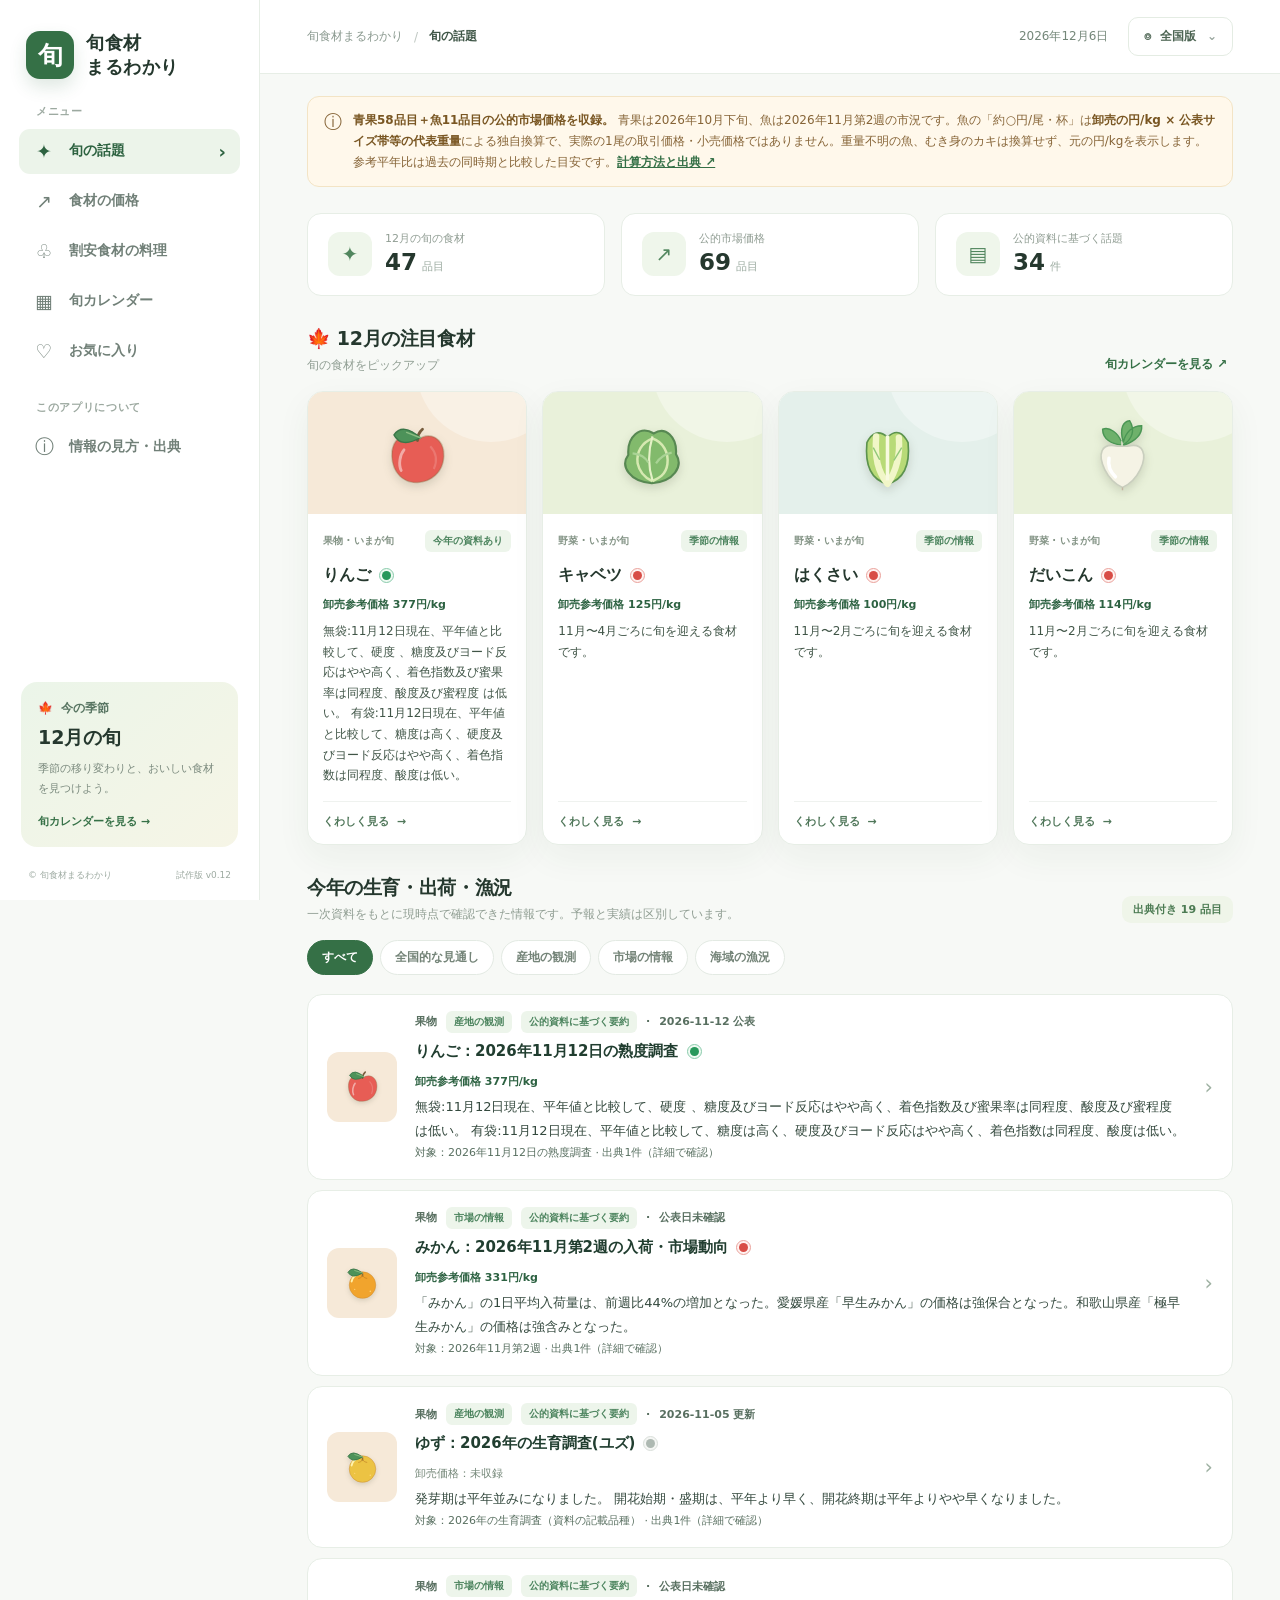
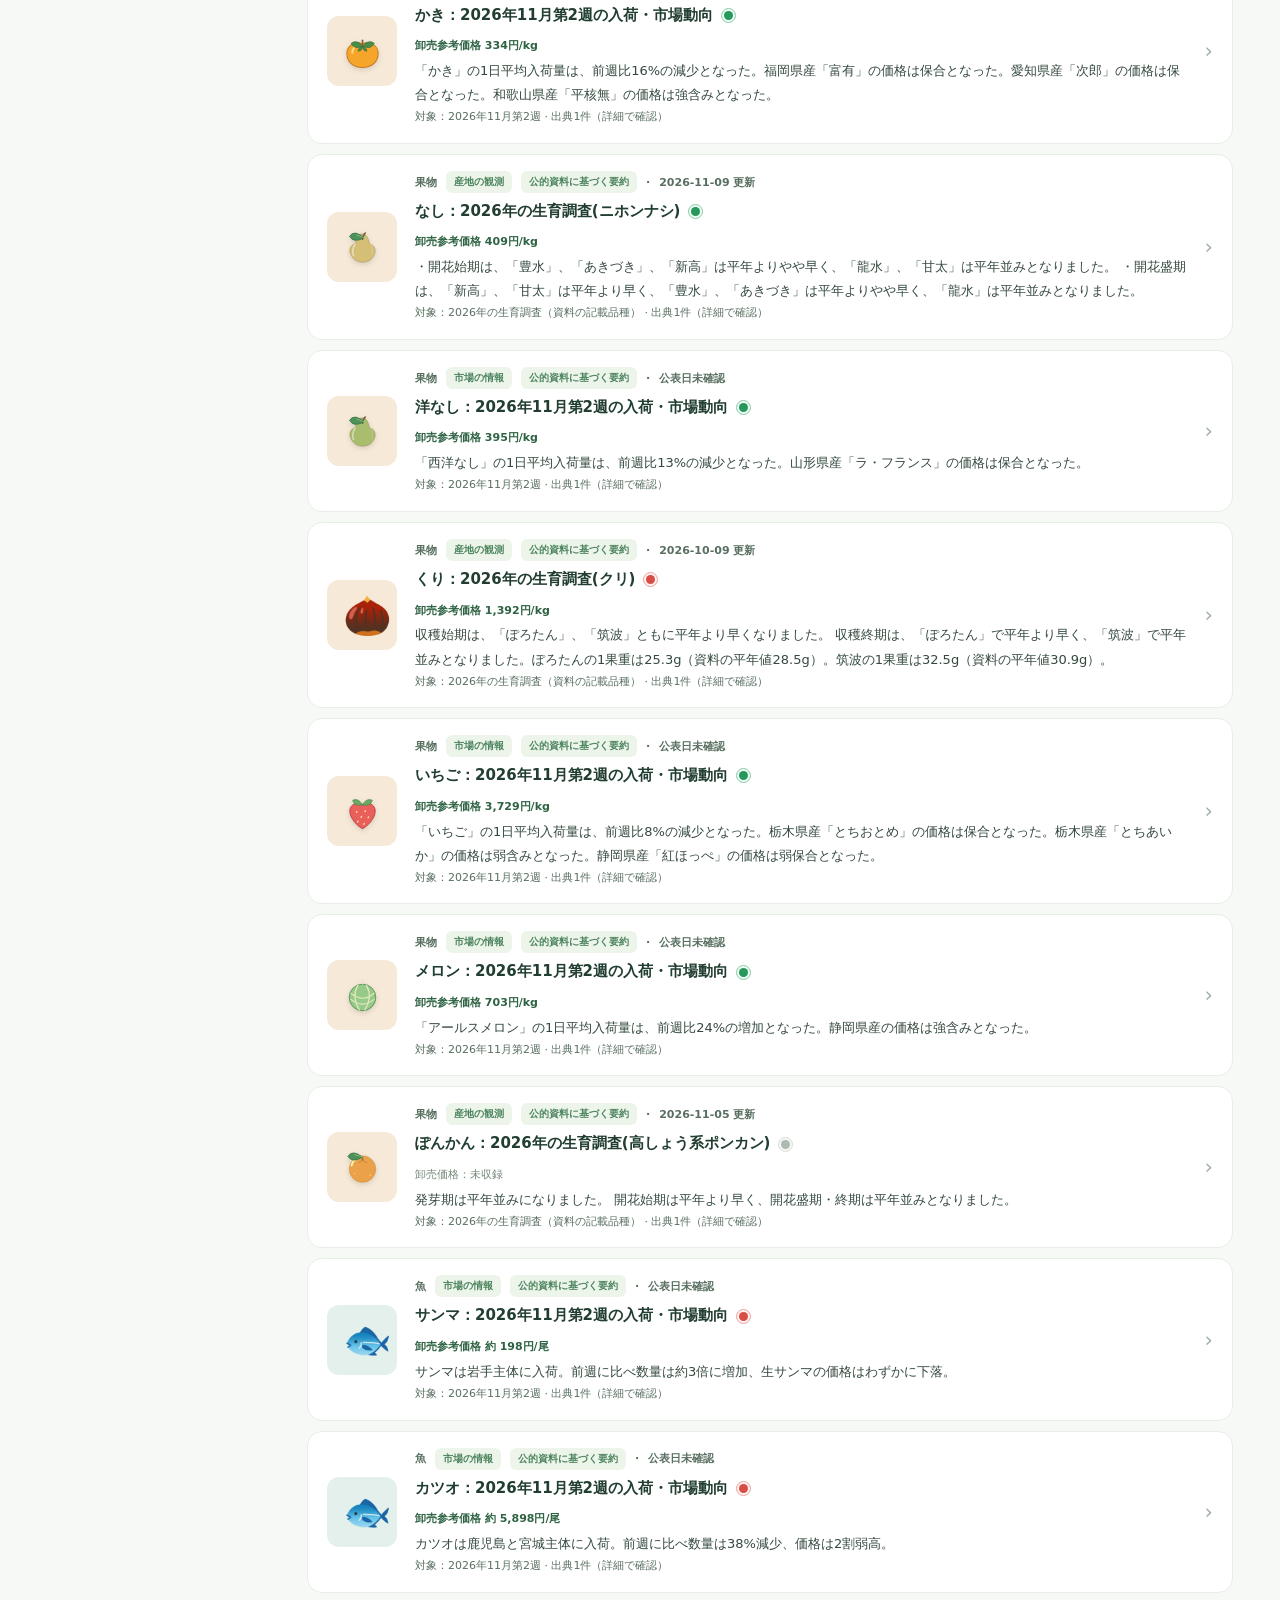
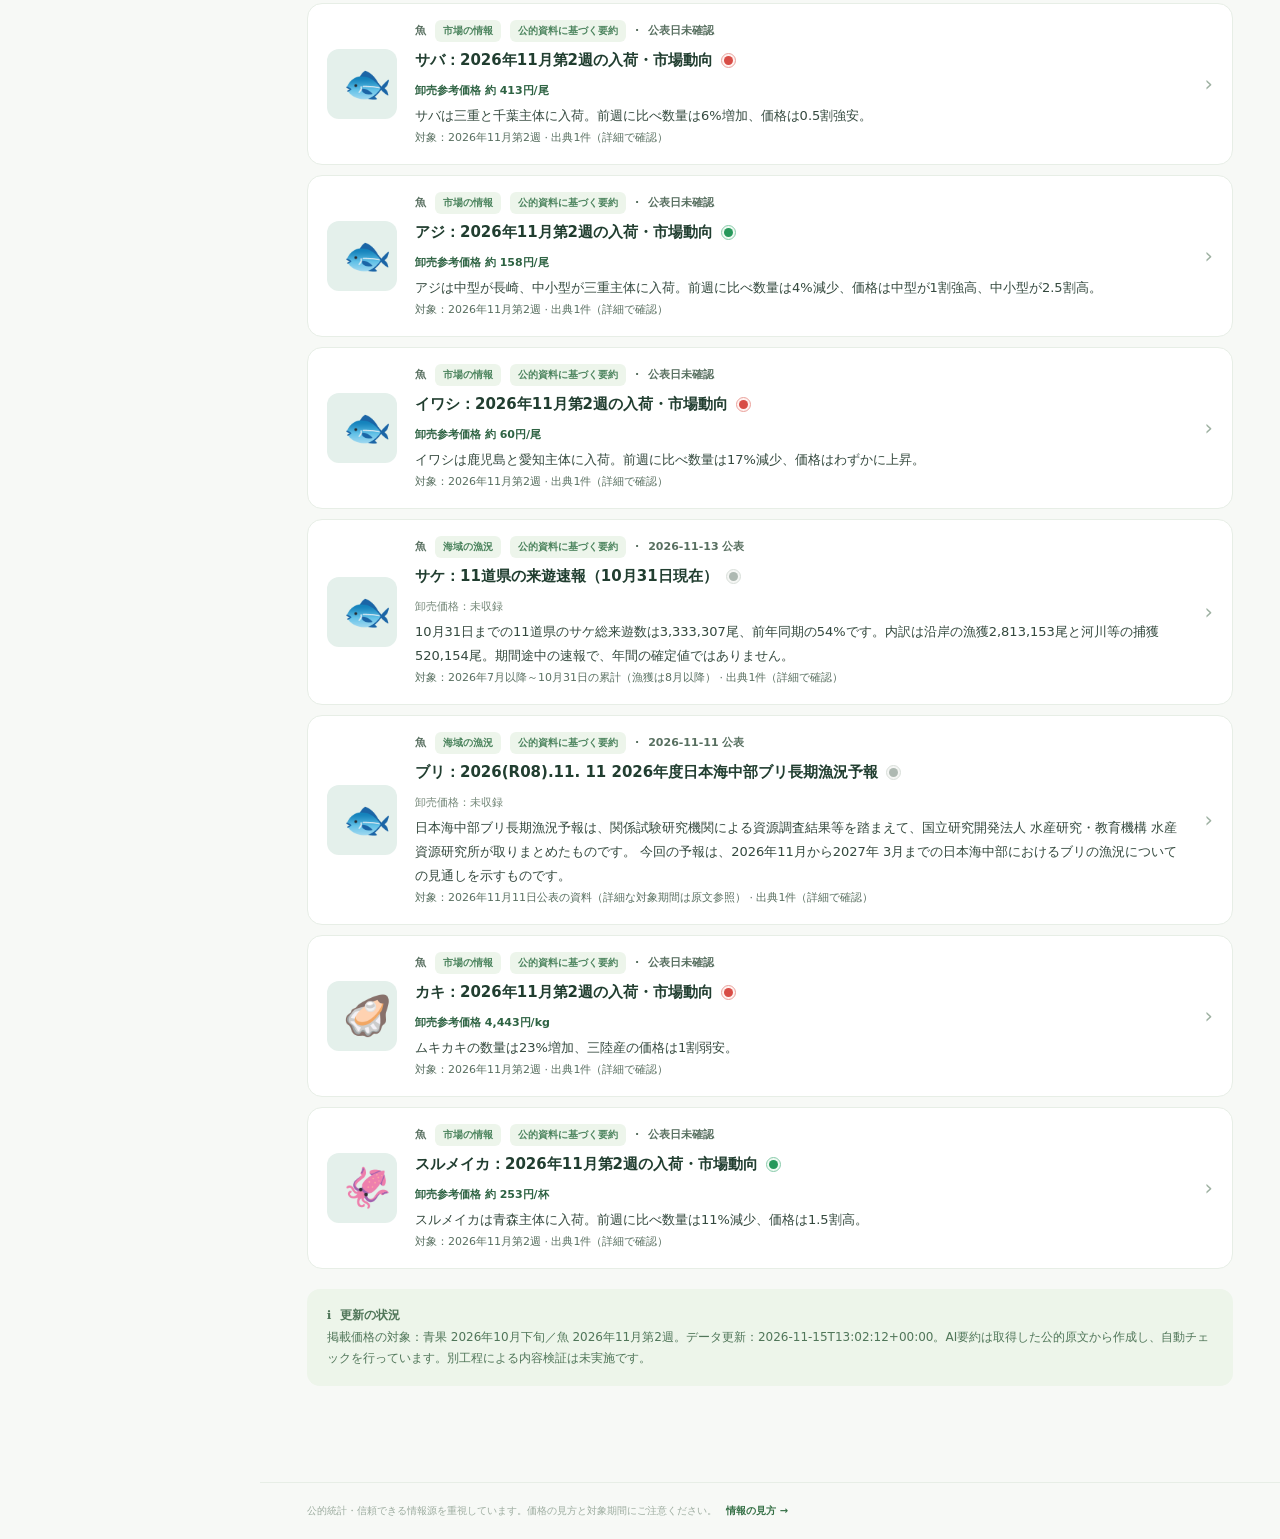
==== commit f80af83c: "feat: add official retail reference pipeline and multi-ingredient seasonal recipes" ====
--- a/index.html
+++ b/index.html
@@ -1,9 +1,9 @@
 <!doctype html><html lang="ja"><head><meta charset="UTF-8"><meta name="viewport" content="width=device-width,initial-scale=1,viewport-fit=cover"><meta name="theme-color" content="#f8faf5"><meta name="description" content="旬の野菜・果物・魚と卸売価格を、出典とともにわかりやすく。旬食材まるわかりの検証用プロトタイプ。"><title>旬食材まるわかり｜旬の話題と食材の価格</title><link rel="icon" href="favicon.svg" type="image/svg+xml"><link rel="stylesheet" href="styles.css"></head><body>
 <div class="app-shell"><aside class="sidebar" id="sidebar"><button class="brand" data-page="topics" title="旬の話題へ"><span class="brand-mark">旬</span><span><strong>旬食材<br>まるわかり</strong></span></button>
- <div class="side-caption">メニュー</div><nav class="side-nav" aria-label="メインメニュー"><button class="nav-item active" data-page="topics"><span class="nav-icon">✦</span><span>旬の話題</span><i>›</i></button><button class="nav-item" data-page="prices"><span class="nav-icon">↗</span><span>食材の価格</span><i>›</i></button><button class="nav-item" data-page="calendar"><span class="nav-icon">▦</span><span>旬カレンダー</span><i>›</i></button><button class="nav-item" data-page="favorites"><span class="nav-icon">♡</span><span>お気に入り</span><i>›</i></button></nav>
+ <div class="side-caption">メニュー</div><nav class="side-nav" aria-label="メインメニュー"><button class="nav-item active" data-page="topics"><span class="nav-icon">✦</span><span>旬の話題</span><i>›</i></button><button class="nav-item" data-page="prices"><span class="nav-icon">↗</span><span>食材の価格</span><i>›</i></button><button class="nav-item" data-page="recipes"><span class="nav-icon">♧</span><span>割安食材の料理</span><i>›</i></button><button class="nav-item" data-page="calendar"><span class="nav-icon">▦</span><span>旬カレンダー</span><i>›</i></button><button class="nav-item" data-page="favorites"><span class="nav-icon">♡</span><span>お気に入り</span><i>›</i></button></nav>
  <div class="side-caption side-tools-title">このアプリについて</div><nav class="side-nav"><button class="nav-item" data-page="about"><span class="nav-icon">ⓘ</span><span>情報の見方・出典</span><i>›</i></button></nav>
- <div class="sidebar-bottom"><div class="season-note"><div class="season-note-top">🍁 &nbsp;今の季節</div><div class="season-note-month" id="asideMonth">10月の旬</div><p>季節の移り変わりと、おいしい食材を見つけよう。</p><button id="sideCalendar">旬カレンダーを見る →</button></div><div class="side-footer">© 旬食材まるわかり <span>試作版 v0.11</span></div></div></aside>
+ <div class="sidebar-bottom"><div class="season-note"><div class="season-note-top">🍁 &nbsp;今の季節</div><div class="season-note-month" id="asideMonth">10月の旬</div><p>季節の移り変わりと、おいしい食材を見つけよう。</p><button id="sideCalendar">旬カレンダーを見る →</button></div><div class="side-footer">© 旬食材まるわかり <span>試作版 v0.12</span></div></div></aside>
  <div class="main-column"><header class="topbar"><button class="mobile-menu" id="mobileMenu" aria-label="メニューを開く">☰</button><div class="breadcrumb"><span>旬食材まるわかり</span><span class="chevron">/</span><b id="breadcrumbPage">旬の話題</b></div><div class="top-actions"><span class="now-badge" id="todayLabel"></span><button class="region-select" id="regionBtn" aria-haspopup="true" aria-expanded="false">⌾ &nbsp;全国版 <span>⌄</span></button><div class="region-pop" id="regionPopover" hidden><button class="selected" data-region="national">✓ 全国版</button><button data-region="ehime">愛媛県版 <small>今後対応</small></button></div></div></header>
  <main class="content" id="content" tabindex="-1"><noscript>アプリの操作にはJavaScriptを有効にしてください。</noscript></main><footer class="site-footer">公的統計・信頼できる情報源を重視しています。価格の見方と対象期間にご注意ください。 <button data-page="about">情報の見方 →</button></footer></div></div>
  <div id="toast" class="toast" role="status" aria-live="polite"></div><div id="overlay" class="overlay" hidden><div class="overlay-backdrop" id="overlayBackdrop"></div><section class="detail-dialog" role="dialog" aria-modal="true" aria-labelledby="detailTitle" id="detailContent"></section></div>
- <script src="data.js"></script><script src="food-art.js"></script><script src="search.js"></script><script src="app.js"></script></body></html>
+ <script src="data.js"></script><script src="food-art.js"></script><script src="search.js"></script><script src="shopping.js"></script><script src="app.js"></script></body></html>
--- a/styles.css
+++ b/styles.css
@@ -96,3 +96,28 @@
 .history-legend{display:flex;flex-wrap:wrap;gap:6px 14px;font-size:12px;margin:4px 0 10px}.history-table-wrap{max-height:300px;overflow:auto;margin-top:10px}.history-table{width:100%;font-size:12px;border-collapse:collapse}.history-table th,.history-table td{text-align:left;padding:7px;border-bottom:1px solid #e2ece3}.history-table th{position:sticky;top:0;background:#f4f8f4}.history-table a{white-space:nowrap}.topic-context{display:flex;gap:7px;flex-wrap:wrap;margin:12px 0;font-size:12px;color:#4a6151}.topic-context span{background:#f0f6f1;border-radius:5px;padding:5px 8px}.topic-evidence{font-size:13px;line-height:1.85;background:#f6f9f6;border-radius:10px;padding:12px 15px;margin:12px 0}.topic-evidence summary{cursor:pointer;font-weight:600}.topic-evidence p{white-space:pre-line}.topic-evidence strong{display:block;margin-top:12px}.chart-wrap{min-width:0}.chart-head{gap:10px;flex-wrap:wrap}
 
 .related-reports{margin:20px 0}.related-reports h4{font-size:15px}.related-report{border:1px solid #dce8df;border-radius:10px;padding:12px;margin:9px 0;font-size:13px;line-height:1.85}.related-report>summary{cursor:pointer;font-weight:700;color:#315f43}.related-report .topic-evidence{background:#f6f9f6}
+
+/* Retail references and the recipe view follow the existing white/green layout. */
+.price-mode-tabs,.topic-scope-tabs{flex-wrap:wrap}
+.retail-region-control{display:flex;align-items:center;gap:10px;flex-wrap:wrap;font-size:13px;min-width:0}
+.retail-region-control select{max-width:100%;min-width:160px}
+.retail-panel{margin:22px 0;padding:20px}
+.retail-panel h3{margin-top:0}
+.retail-observation{padding:16px 0;border-top:1px solid var(--border,#e6ebdf)}
+.retail-observation p{margin:7px 0;overflow-wrap:anywhere}
+.retail-price strong{font-size:26px;color:#315a31}
+.retail-row-value{margin-left:auto;text-align:right;display:flex;flex-direction:column;gap:5px;min-width:0}
+.retail-row-value small{font-size:11px;color:#64715d;font-weight:400}
+.retail-food-row{width:100%;background:white;border:0;border-bottom:1px solid #e6ebdf;text-align:left;font:inherit;cursor:pointer}
+.recipe-grid{display:grid;grid-template-columns:repeat(2,minmax(0,1fr));gap:16px}
+.recipe-card{padding:22px;margin:0}
+.recipe-card h2{font-size:19px;line-height:1.6;margin:8px 0}
+.recipe-card p{font-size:13px;line-height:1.7}
+.recipe-open{background:#edf4e8;border:1px solid #ceddc7;color:#315a31;padding:10px 14px;border-radius:10px;font:inherit;font-size:13px;cursor:pointer}
+.recipe-detail{padding-top:48px}
+.recipe-close{position:absolute;right:16px;top:14px}
+.recipe-ingredients li,.recipe-steps li{margin:12px 0;line-height:1.8}
+.recipe-quick{font-size:13px;display:flex;align-items:center;gap:7px}
+.empty-inline{font-size:13px;line-height:1.8;color:#687361}
+.source-plan{margin:16px 0;overflow-wrap:anywhere}
+@media(max-width:640px){.recipe-grid{grid-template-columns:1fr}.retail-panel{padding:16px}.retail-food-row{padding-left:12px;padding-right:12px;gap:8px}.retail-food-row .food-label{min-width:0}.retail-row-value strong{font-size:15px}.retail-row-value small{max-width:145px}.retail-region-control{width:100%}.retail-region-control select{flex:1}.recipe-ingredients,.recipe-steps{padding-left:22px}}
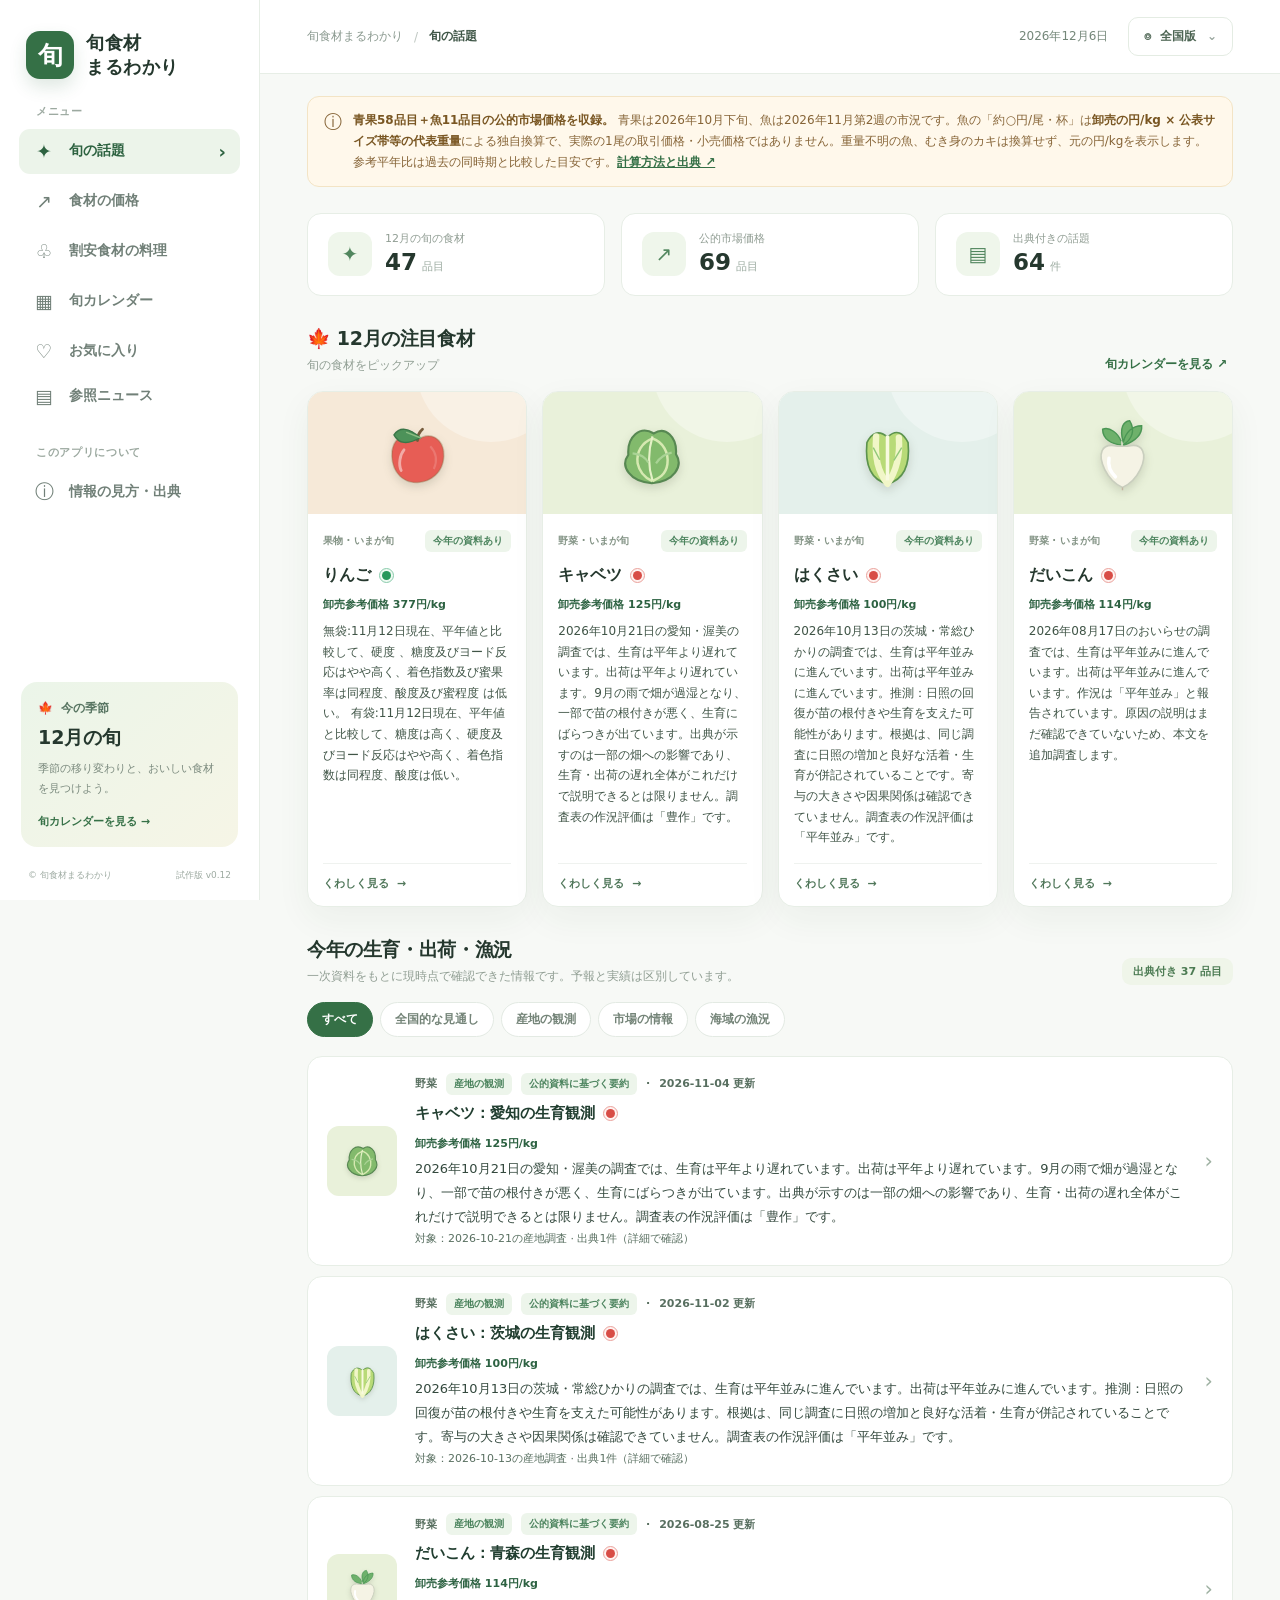
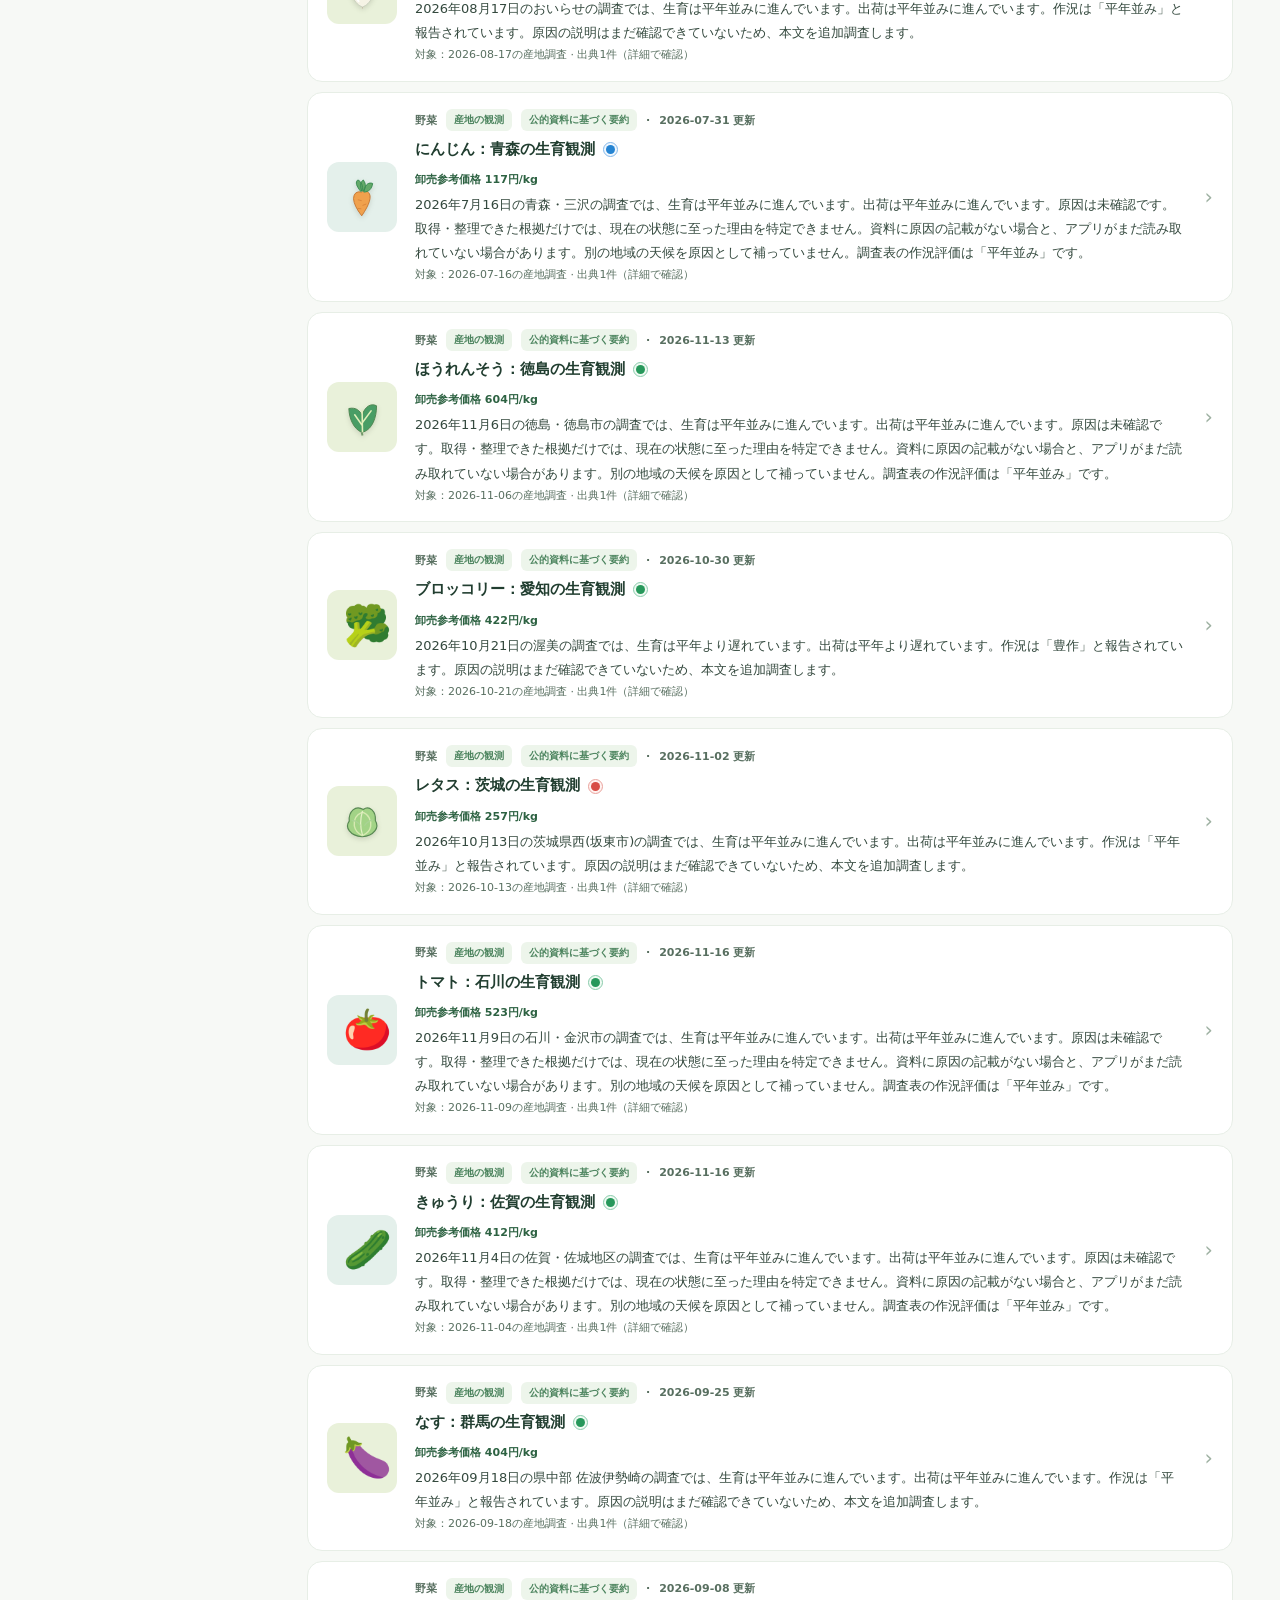
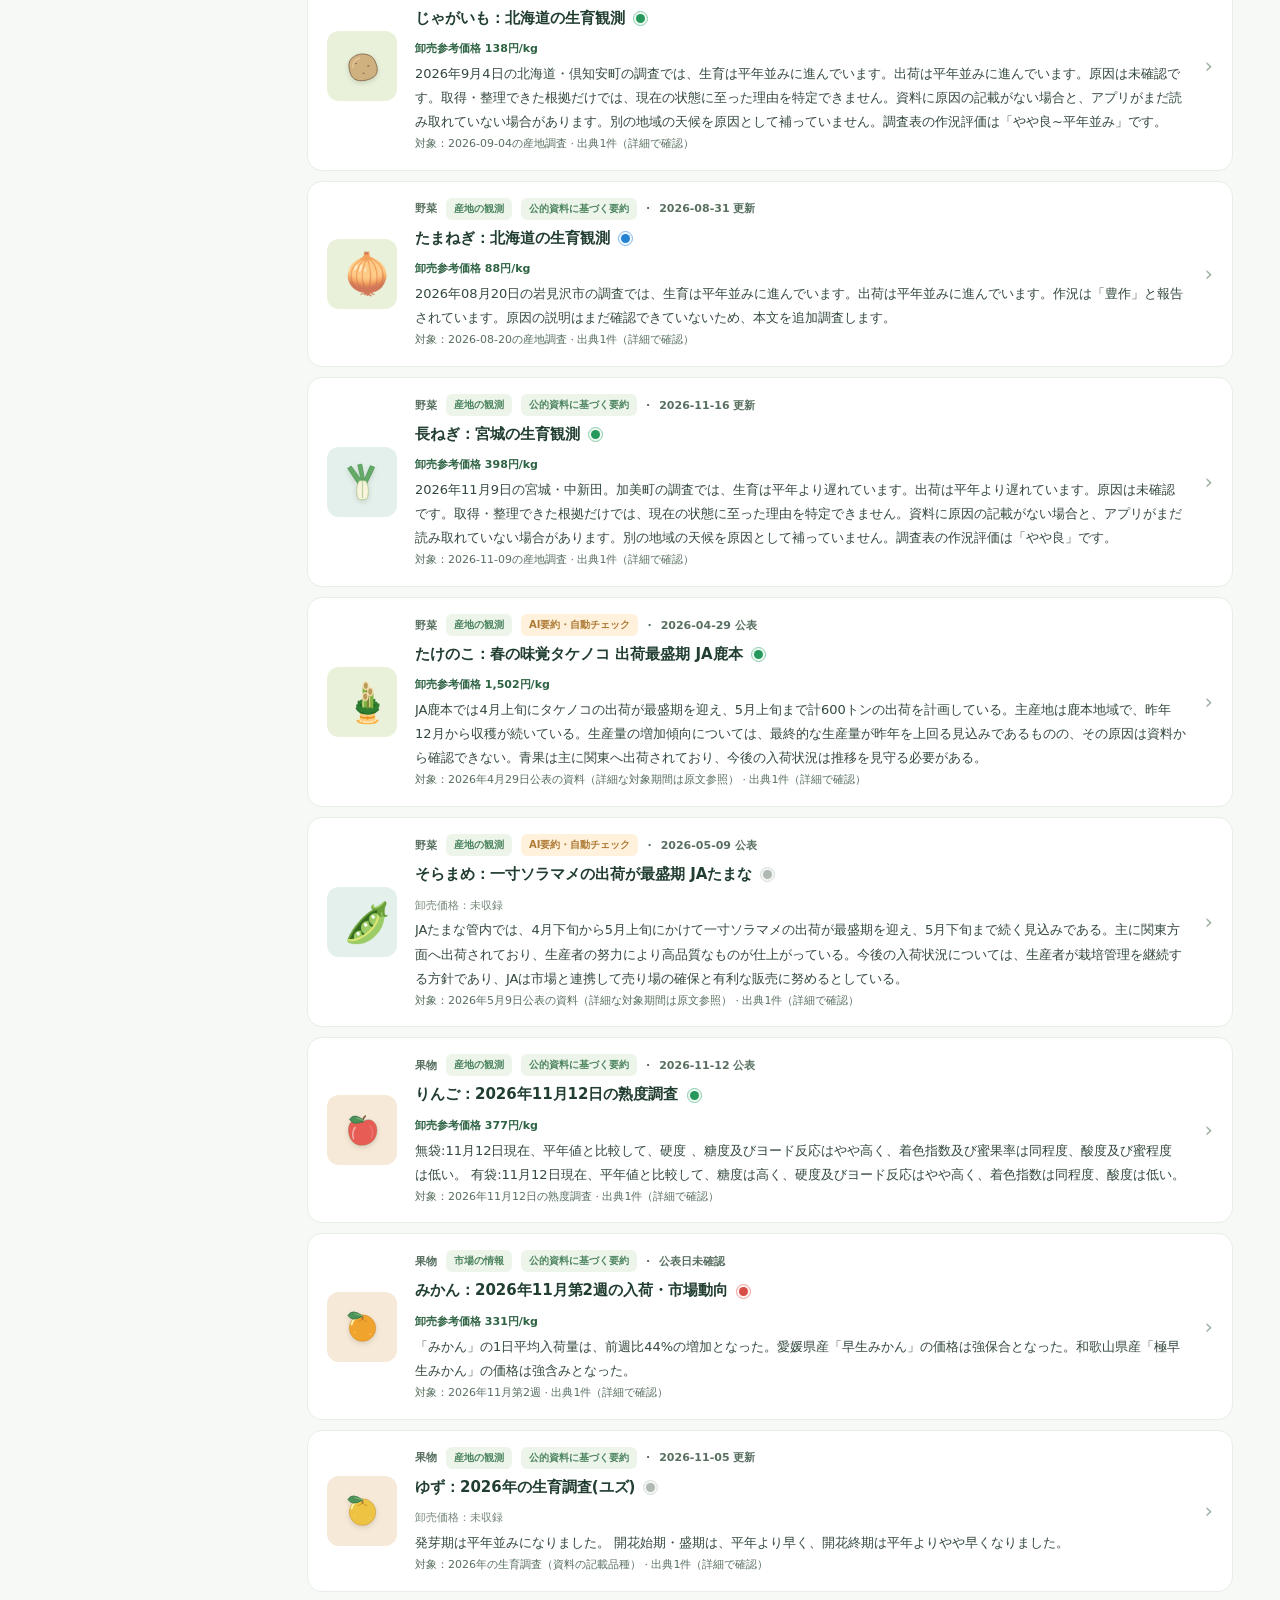
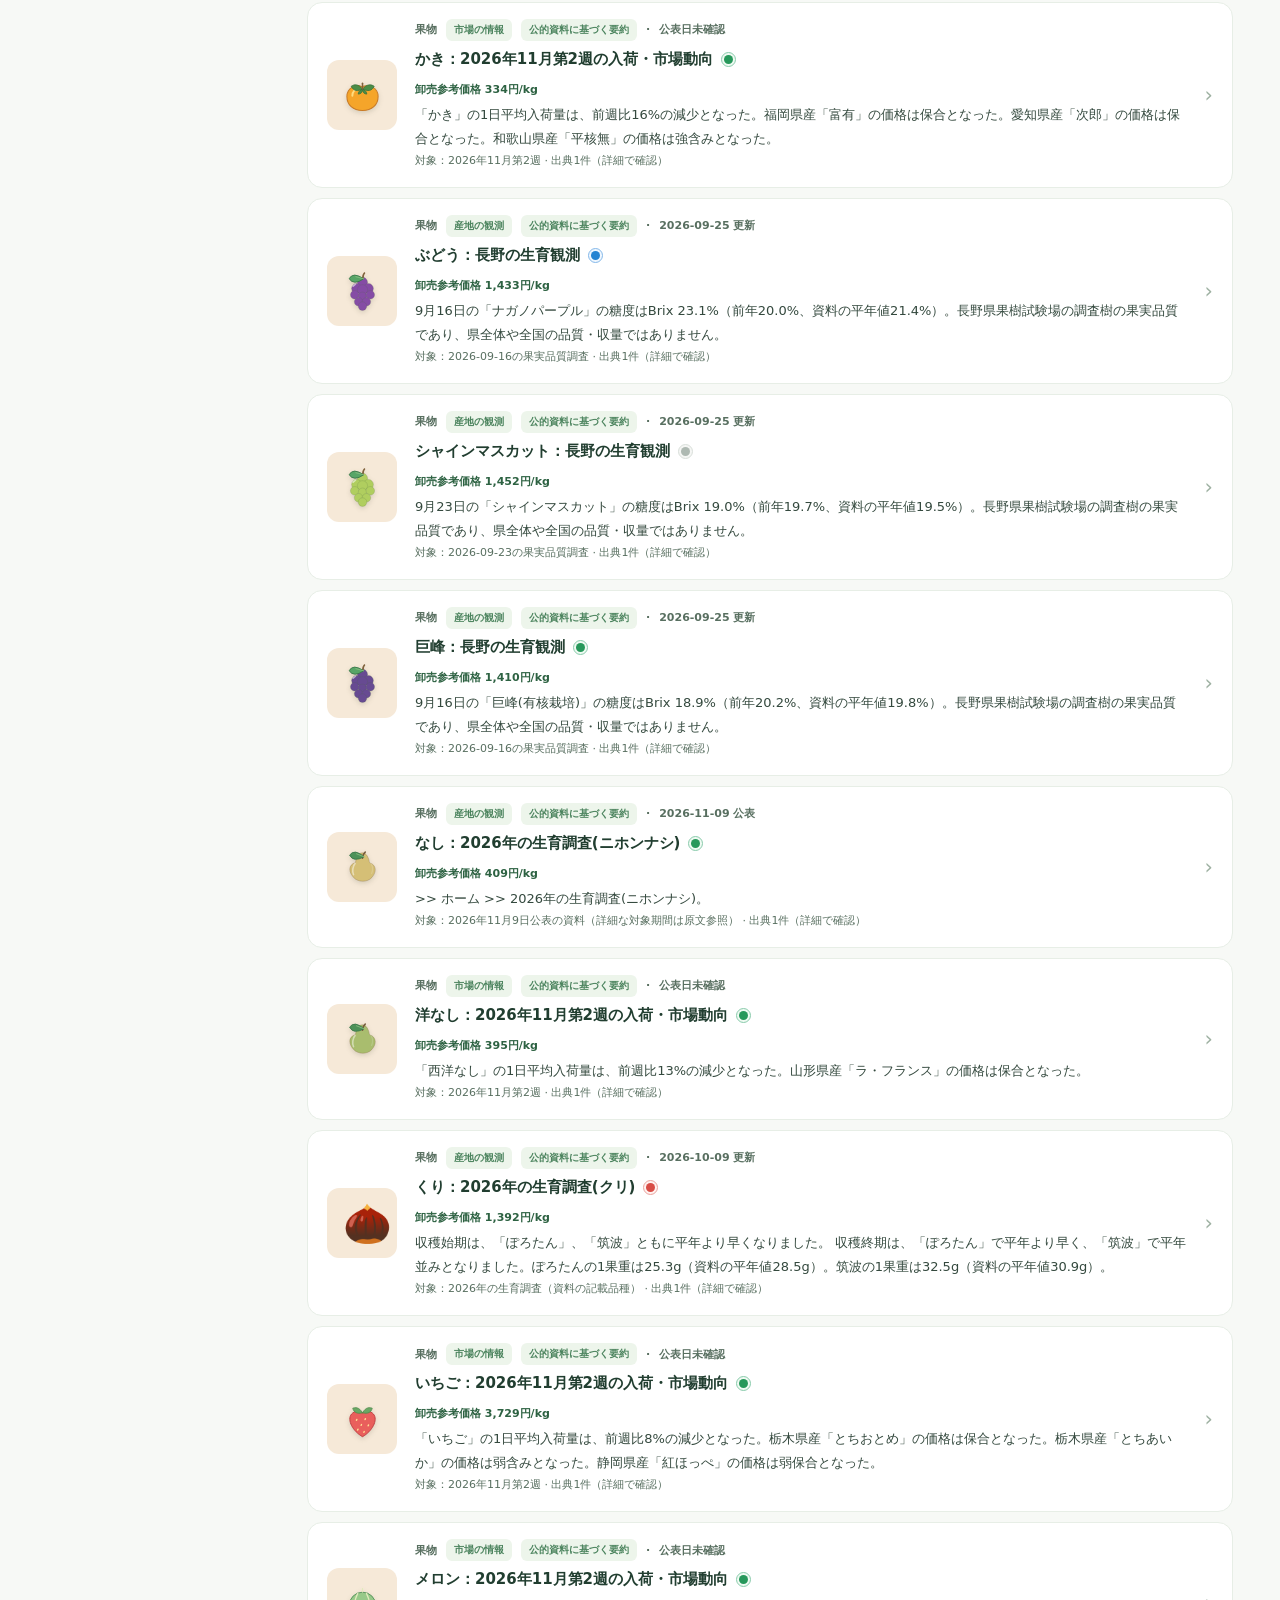
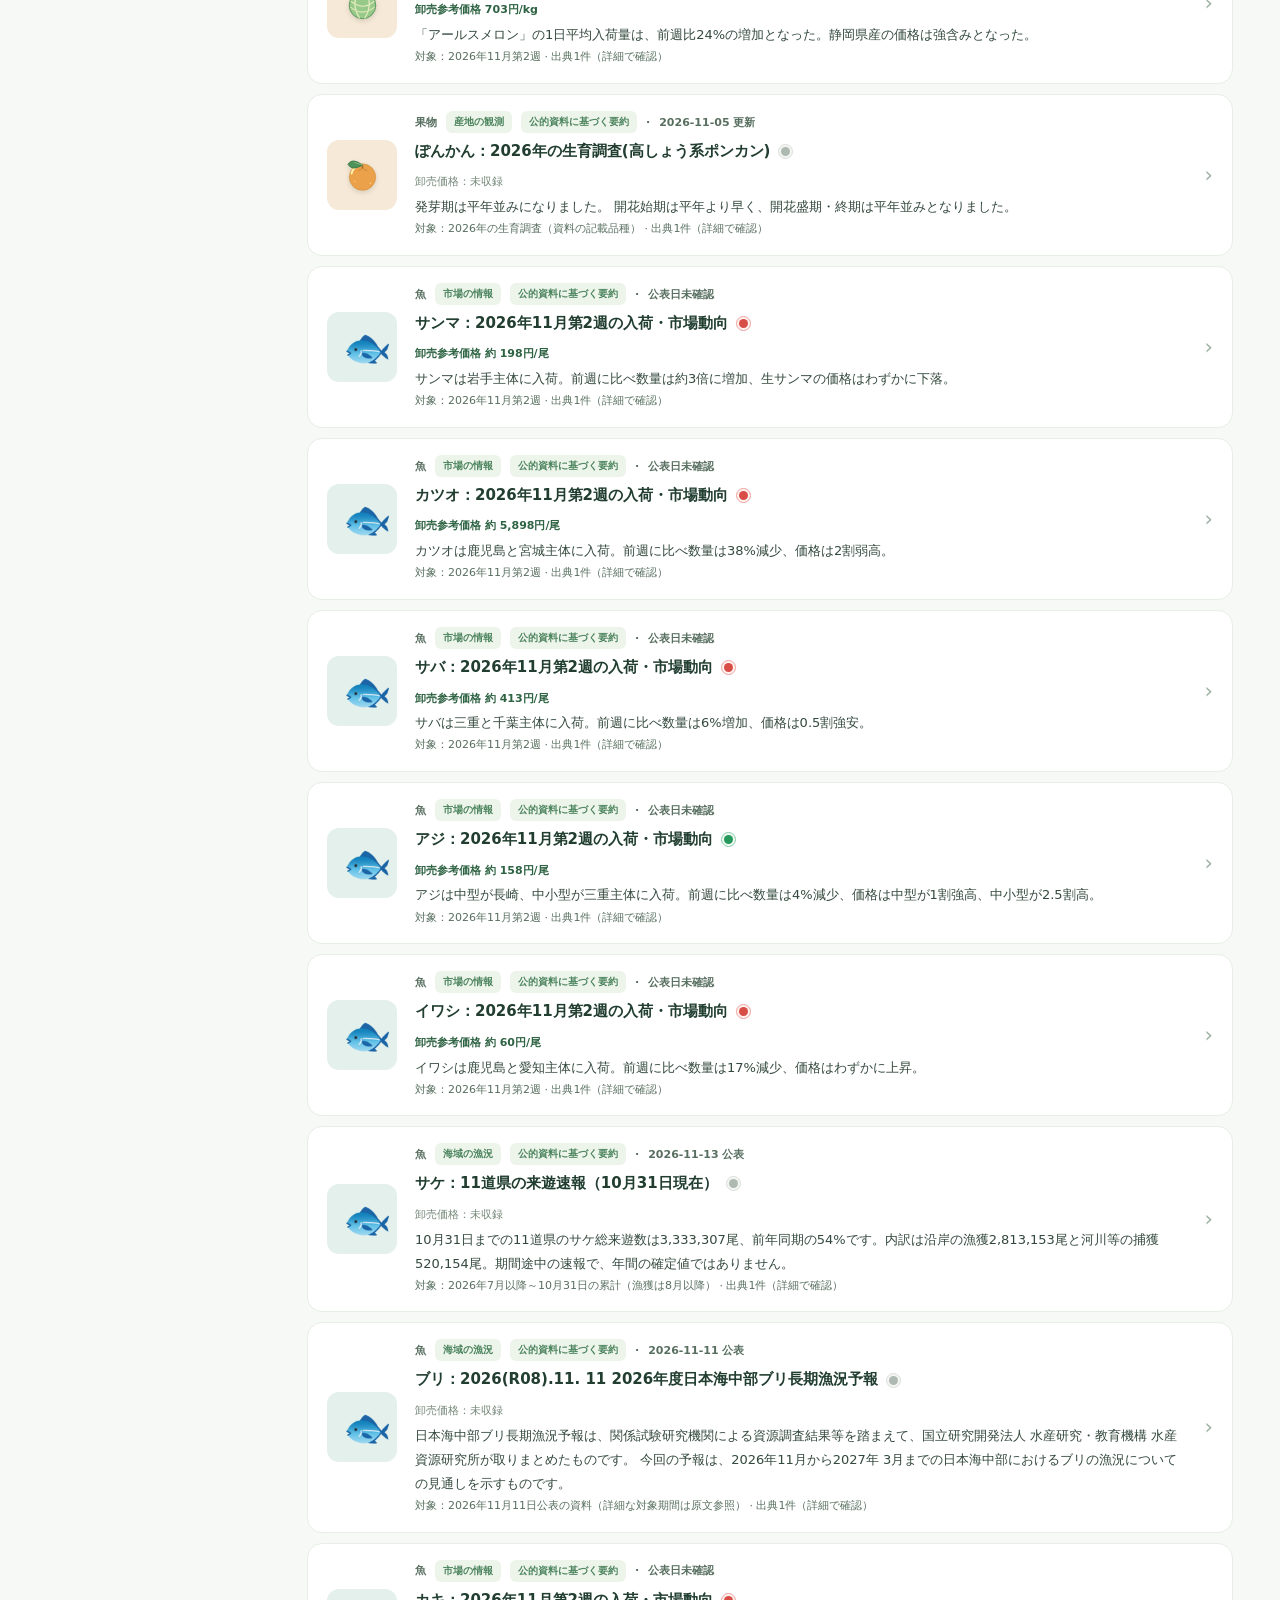
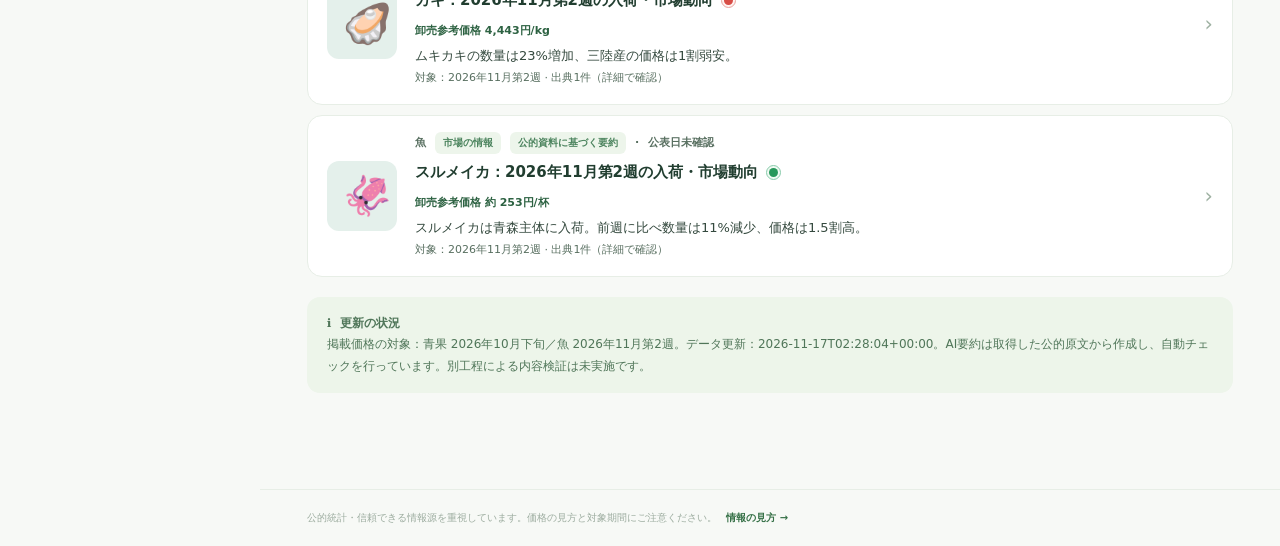
==== commit 7bf39af0: "Add source-reviewed fruit and fish news, cause provenance and news-use dashboard" ====
--- a/index.html
+++ b/index.html
@@ -1,9 +1,9 @@
 <!doctype html><html lang="ja"><head><meta charset="UTF-8"><meta name="viewport" content="width=device-width,initial-scale=1,viewport-fit=cover"><meta name="theme-color" content="#f8faf5"><meta name="description" content="旬の野菜・果物・魚と卸売価格を、出典とともにわかりやすく。旬食材まるわかりの検証用プロトタイプ。"><title>旬食材まるわかり｜旬の話題と食材の価格</title><link rel="icon" href="favicon.svg" type="image/svg+xml"><link rel="stylesheet" href="styles.css"></head><body>
 <div class="app-shell"><aside class="sidebar" id="sidebar"><button class="brand" data-page="topics" title="旬の話題へ"><span class="brand-mark">旬</span><span><strong>旬食材<br>まるわかり</strong></span></button>
  <div class="side-caption">メニュー</div><nav class="side-nav" aria-label="メインメニュー"><button class="nav-item active" data-page="topics"><span class="nav-icon">✦</span><span>旬の話題</span><i>›</i></button><button class="nav-item" data-page="prices"><span class="nav-icon">↗</span><span>食材の価格</span><i>›</i></button><button class="nav-item" data-page="recipes"><span class="nav-icon">♧</span><span>割安食材の料理</span><i>›</i></button><button class="nav-item" data-page="calendar"><span class="nav-icon">▦</span><span>旬カレンダー</span><i>›</i></button><button class="nav-item" data-page="favorites"><span class="nav-icon">♡</span><span>お気に入り</span><i>›</i></button></nav>
- <div class="side-caption side-tools-title">このアプリについて</div><nav class="side-nav"><button class="nav-item" data-page="about"><span class="nav-icon">ⓘ</span><span>情報の見方・出典</span><i>›</i></button></nav>
+ <nav class="side-nav"><button class="nav-item" data-page="news"><span class="nav-icon">▤</span><span>参照ニュース</span><i>›</i></button></nav><div class="side-caption side-tools-title">このアプリについて</div><nav class="side-nav"><button class="nav-item" data-page="about"><span class="nav-icon">ⓘ</span><span>情報の見方・出典</span><i>›</i></button></nav>
  <div class="sidebar-bottom"><div class="season-note"><div class="season-note-top">🍁 &nbsp;今の季節</div><div class="season-note-month" id="asideMonth">10月の旬</div><p>季節の移り変わりと、おいしい食材を見つけよう。</p><button id="sideCalendar">旬カレンダーを見る →</button></div><div class="side-footer">© 旬食材まるわかり <span>試作版 v0.12</span></div></div></aside>
  <div class="main-column"><header class="topbar"><button class="mobile-menu" id="mobileMenu" aria-label="メニューを開く">☰</button><div class="breadcrumb"><span>旬食材まるわかり</span><span class="chevron">/</span><b id="breadcrumbPage">旬の話題</b></div><div class="top-actions"><span class="now-badge" id="todayLabel"></span><button class="region-select" id="regionBtn" aria-haspopup="true" aria-expanded="false">⌾ &nbsp;全国版 <span>⌄</span></button><div class="region-pop" id="regionPopover" hidden><button class="selected" data-region="national">✓ 全国版</button><button data-region="ehime">愛媛県版 <small>今後対応</small></button></div></div></header>
  <main class="content" id="content" tabindex="-1"><noscript>アプリの操作にはJavaScriptを有効にしてください。</noscript></main><footer class="site-footer">公的統計・信頼できる情報源を重視しています。価格の見方と対象期間にご注意ください。 <button data-page="about">情報の見方 →</button></footer></div></div>
  <div id="toast" class="toast" role="status" aria-live="polite"></div><div id="overlay" class="overlay" hidden><div class="overlay-backdrop" id="overlayBackdrop"></div><section class="detail-dialog" role="dialog" aria-modal="true" aria-labelledby="detailTitle" id="detailContent"></section></div>
- <script src="data.js"></script><script src="food-art.js"></script><script src="search.js"></script><script src="shopping.js"></script><script src="app.js"></script></body></html>
+ <script src="data.js"></script><script src="food-art.js"></script><script src="search.js"></script><script src="shopping.js"></script><script src="news.js"></script><script src="app.js"></script></body></html>
--- a/styles.css
+++ b/styles.css
@@ -121,3 +121,17 @@
 .empty-inline{font-size:13px;line-height:1.8;color:#687361}
 .source-plan{margin:16px 0;overflow-wrap:anywhere}
 @media(max-width:640px){.recipe-grid{grid-template-columns:1fr}.retail-panel{padding:16px}.retail-food-row{padding-left:12px;padding-right:12px;gap:8px}.retail-food-row .food-label{min-width:0}.retail-row-value strong{font-size:15px}.retail-row-value small{max-width:145px}.retail-region-control{width:100%}.retail-region-control select{flex:1}.recipe-ingredients,.recipe-steps{padding-left:22px}}
+/* News provenance uses the same cards and green accents as the food views. */
+.news-grid{display:grid;grid-template-columns:repeat(2,minmax(0,1fr));gap:18px}
+.news-card{padding:22px;margin:0;min-width:0;overflow-wrap:anywhere}
+.news-card h2{font-size:18px;line-height:1.65;margin:10px 0}
+.news-card h2 a{color:#315a31;text-decoration:none}
+.news-card h2 a:hover{text-decoration:underline}
+.news-byline{font-size:12px;color:#65735f;margin:0}
+.news-uses{border-top:1px solid #e6ebdf;padding-top:12px;margin-top:15px}
+.news-uses>strong{font-size:13px}.news-uses>div{margin-top:10px}
+.news-uses p{margin:6px 0}.news-review{font-size:13px;line-height:1.8;margin-top:15px}
+.news-review summary{cursor:pointer;color:#315a31}.news-review ul{padding-left:20px}
+.news-toolbar{flex-wrap:wrap}.news-toolbar .search-box{flex:1;min-width:180px}
+.news-toolbar .select{max-width:100%}.topic-cause h4{margin:0 0 8px}
+@media(max-width:680px){.news-grid{grid-template-columns:1fr}.news-card{padding:18px}.news-card h2{font-size:17px}.news-toolbar .search-box{flex-basis:100%;min-width:0}}
